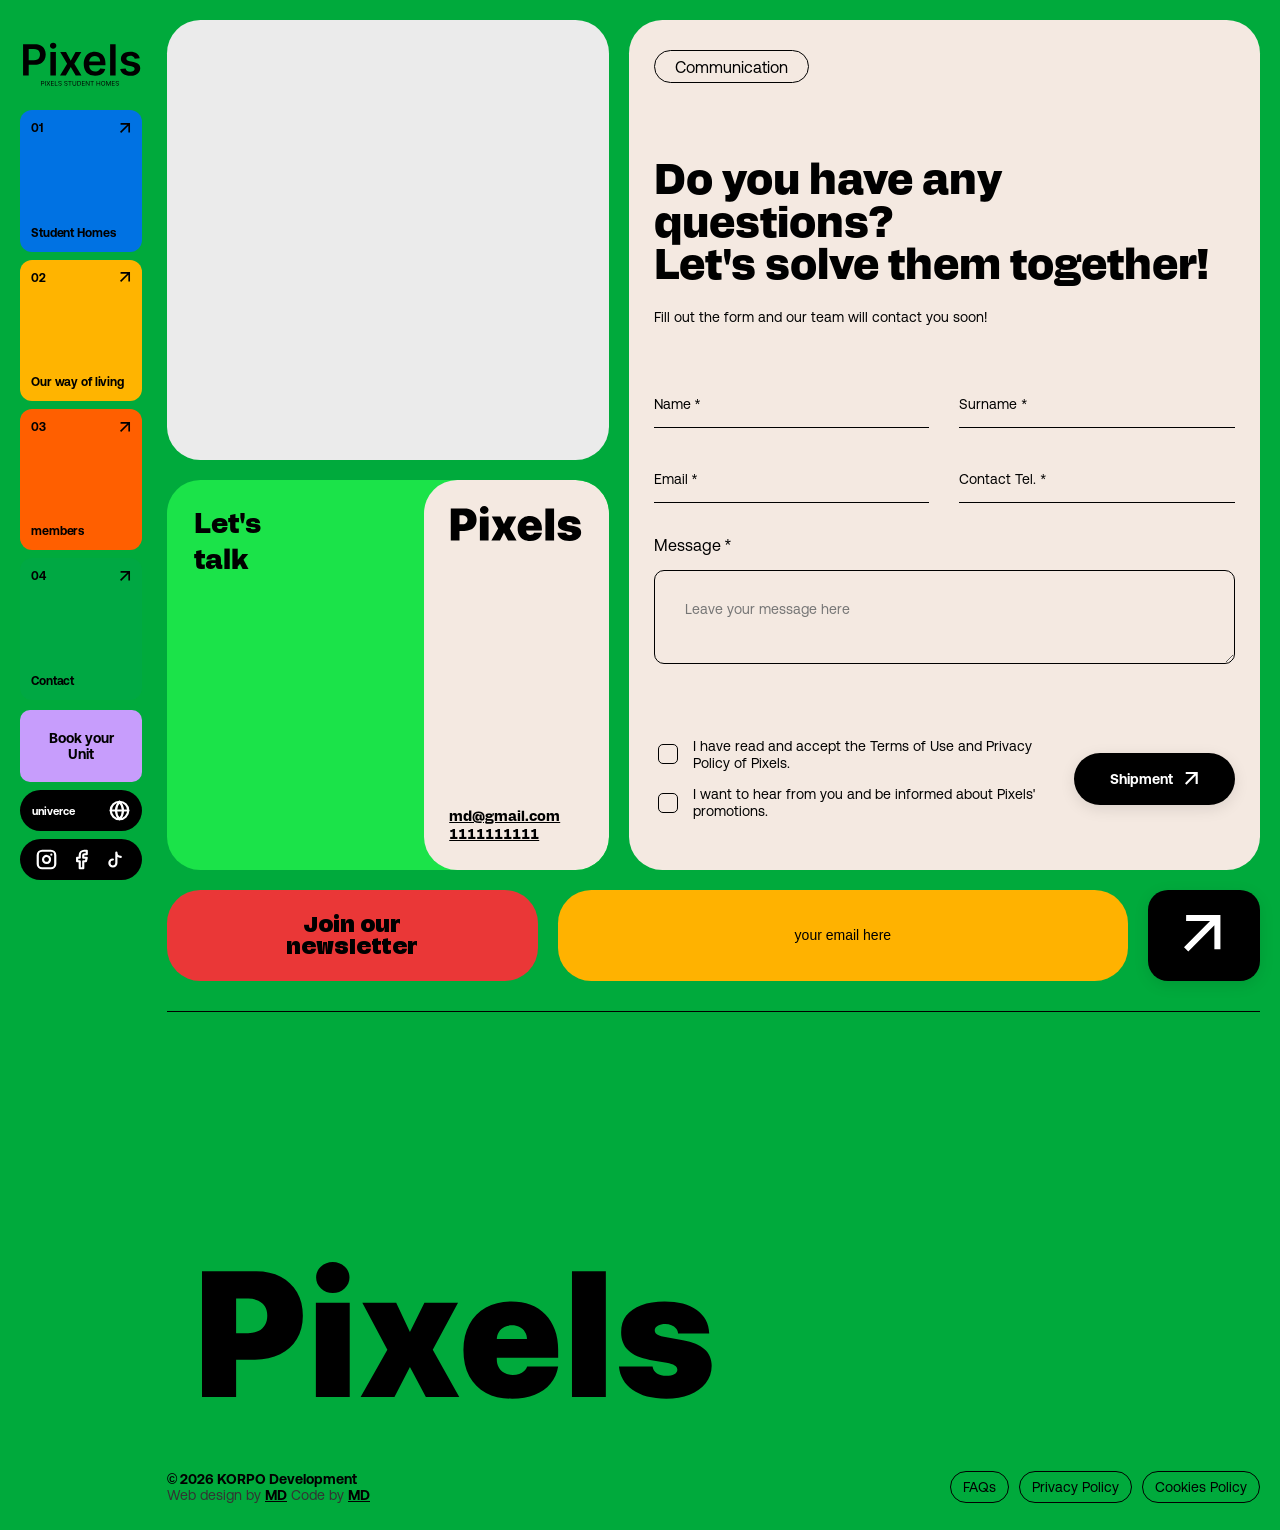
==== contact.html @ 9b5acae9 "responsive contact page & side bar desing" ====
<!DOCTYPE html>
<html lang="en">

<head>
    <meta charset="UTF-8">
    <meta name="viewport" content="width=device-width, initial-scale=1.0">
    <title>Home page</title>
    <link rel="icon" type="image/png" href="assets/images/favicon.png">
    <link rel="stylesheet" href="https://unpkg.com/leaflet@1.9.4/dist/leaflet.css" />
    <link rel="stylesheet" href="https://cdn.jsdelivr.net/npm/swiper@11/swiper-bundle.min.css" />
    <link rel="stylesheet" href="assets/css/style.css">
    <link rel="stylesheet" href="assets/css/responsive.css">
</head>

<body class="contact-page">
    <header>
        <div class="header-main-wraper">
            <div class="header-logo-wraper">
                <a href="index.html" class="header-logo d-block">
                    <svg width="200" height="100" viewBox="0 0 570 249" fill="none" xmlns="http://www.w3.org/2000/svg">
                        <path
                            d="M14.3466 194V48.5455H68.892C80.0663 48.5455 89.4413 50.6288 97.017 54.7955C104.64 58.9621 110.393 64.6913 114.276 71.983C118.205 79.2273 120.17 87.4659 120.17 96.6989C120.17 106.027 118.205 114.312 114.276 121.557C110.346 128.801 104.545 134.507 96.875 138.673C89.2045 142.793 79.7585 144.852 68.5369 144.852H32.3864V123.19H64.9858C71.5199 123.19 76.8703 122.054 81.0369 119.781C85.2036 117.509 88.2813 114.384 90.2699 110.406C92.3059 106.429 93.3239 101.86 93.3239 96.6989C93.3239 91.5379 92.3059 86.9924 90.2699 83.0625C88.2813 79.1326 85.1799 76.0786 80.9659 73.9006C76.7992 71.6752 71.4252 70.5625 64.8438 70.5625H40.696V194H14.3466ZM141.921 194V84.9091H167.631V194H141.921ZM154.847 69.4261C150.775 69.4261 147.272 68.0767 144.336 65.3778C141.4 62.6316 139.933 59.3409 139.933 55.5057C139.933 51.6231 141.4 48.3324 144.336 45.6335C147.272 42.8873 150.775 41.5142 154.847 41.5142C158.967 41.5142 162.47 42.8873 165.359 45.6335C168.294 48.3324 169.762 51.6231 169.762 55.5057C169.762 59.3409 168.294 62.6316 165.359 65.3778C162.47 68.0767 158.967 69.4261 154.847 69.4261ZM215.092 84.9091L237.109 125.179L259.482 84.9091H286.683L253.8 139.455L287.251 194H260.192L237.109 154.724L214.24 194H186.967L220.206 139.455L187.82 84.9091H215.092ZM350.763 196.131C339.826 196.131 330.38 193.858 322.425 189.312C314.518 184.72 308.434 178.233 304.173 169.852C299.911 161.424 297.781 151.505 297.781 140.094C297.781 128.872 299.911 119.024 304.173 110.548C308.481 102.026 314.495 95.3968 322.212 90.6619C329.93 85.8797 338.997 83.4886 349.414 83.4886C356.138 83.4886 362.482 84.5777 368.448 86.7557C374.461 88.8864 379.764 92.2008 384.357 96.6989C388.997 101.197 392.643 106.926 395.295 113.886C397.946 120.799 399.272 129.038 399.272 138.602V146.486H309.854V129.156H374.627C374.58 124.232 373.514 119.852 371.431 116.017C369.348 112.134 366.436 109.08 362.695 106.855C359.002 104.63 354.693 103.517 349.769 103.517C344.513 103.517 339.897 104.795 335.92 107.352C331.942 109.862 328.841 113.176 326.616 117.295C324.438 121.367 323.325 125.842 323.278 130.719V145.847C323.278 152.191 324.438 157.636 326.758 162.182C329.078 166.68 332.321 170.136 336.488 172.551C340.655 174.919 345.531 176.102 351.119 176.102C354.859 176.102 358.245 175.581 361.275 174.54C364.305 173.451 366.933 171.865 369.158 169.781C371.384 167.698 373.065 165.117 374.201 162.04L398.207 164.739C396.692 171.083 393.803 176.623 389.542 181.358C385.328 186.045 379.93 189.691 373.349 192.295C366.767 194.852 359.239 196.131 350.763 196.131ZM446.733 48.5455V194H421.023V48.5455H446.733ZM559.393 113.744L535.955 116.301C535.292 113.934 534.132 111.708 532.475 109.625C530.865 107.542 528.687 105.861 525.941 104.582C523.195 103.304 519.833 102.665 515.856 102.665C510.505 102.665 506.007 103.825 502.362 106.145C498.763 108.465 496.987 111.472 497.035 115.165C496.987 118.337 498.147 120.918 500.515 122.906C502.93 124.895 506.907 126.528 512.447 127.807L531.055 131.784C541.377 134.009 549.047 137.537 554.066 142.366C559.132 147.196 561.689 153.517 561.737 161.33C561.689 168.195 559.677 174.256 555.7 179.511C551.77 184.72 546.301 188.792 539.293 191.727C532.286 194.663 524.237 196.131 515.146 196.131C501.793 196.131 491.045 193.337 482.901 187.75C474.757 182.116 469.904 174.279 468.342 164.241L493.413 161.827C494.549 166.751 496.964 170.468 500.657 172.977C504.35 175.487 509.156 176.741 515.075 176.741C521.183 176.741 526.083 175.487 529.776 172.977C533.517 170.468 535.387 167.366 535.387 163.673C535.387 160.548 534.18 157.968 531.765 155.932C529.397 153.896 525.704 152.333 520.685 151.244L502.077 147.338C491.613 145.16 483.872 141.491 478.853 136.33C473.834 131.121 471.348 124.54 471.396 116.585C471.348 109.862 473.171 104.038 476.864 99.1136C480.605 94.142 485.79 90.3068 492.418 87.608C499.094 84.8617 506.789 83.4886 515.501 83.4886C528.285 83.4886 538.346 86.2112 545.685 91.6562C553.072 97.1013 557.641 104.464 559.393 113.744Z"
                            fill="black" />
                        <path
                            d="M98.642 242V220.182H106.014C107.726 220.182 109.125 220.491 110.212 221.109C111.305 221.719 112.115 222.547 112.641 223.591C113.166 224.635 113.429 225.8 113.429 227.085C113.429 228.371 113.166 229.539 112.641 230.59C112.122 231.641 111.32 232.479 110.233 233.104C109.146 233.722 107.754 234.031 106.057 234.031H100.773V231.688H105.972C107.143 231.688 108.085 231.485 108.795 231.08C109.505 230.675 110.02 230.129 110.339 229.44C110.666 228.744 110.83 227.959 110.83 227.085C110.83 226.212 110.666 225.43 110.339 224.741C110.02 224.053 109.501 223.513 108.784 223.122C108.067 222.724 107.115 222.526 105.929 222.526H101.284V242H98.642ZM120.327 220.182V242H117.685V220.182H120.327ZM126.903 220.182L132.528 229.259H132.698L138.323 220.182H141.434L134.573 231.091L141.434 242H138.323L132.698 233.094H132.528L126.903 242H123.792L130.823 231.091L123.792 220.182H126.903ZM144.873 242V220.182H158.04V222.526H147.515V229.898H157.358V232.241H147.515V239.656H158.211V242H144.873ZM162.802 242V220.182H165.444V239.656H175.586V242H162.802ZM191.609 225.636C191.481 224.557 190.963 223.719 190.054 223.122C189.145 222.526 188.029 222.227 186.708 222.227C185.743 222.227 184.897 222.384 184.173 222.696C183.456 223.009 182.895 223.438 182.49 223.985C182.092 224.532 181.893 225.153 181.893 225.849C181.893 226.432 182.032 226.933 182.309 227.352C182.593 227.763 182.955 228.108 183.395 228.385C183.836 228.655 184.297 228.879 184.78 229.056C185.263 229.227 185.707 229.365 186.112 229.472L188.328 230.068C188.896 230.217 189.528 230.423 190.224 230.686C190.927 230.949 191.598 231.308 192.238 231.762C192.884 232.21 193.417 232.785 193.836 233.488C194.255 234.191 194.464 235.054 194.464 236.077C194.464 237.256 194.155 238.321 193.537 239.273C192.926 240.224 192.032 240.981 190.853 241.542C189.681 242.103 188.257 242.384 186.581 242.384C185.018 242.384 183.665 242.131 182.522 241.627C181.385 241.123 180.49 240.42 179.837 239.518C179.191 238.616 178.825 237.568 178.74 236.375H181.467C181.538 237.199 181.815 237.881 182.298 238.42C182.788 238.953 183.406 239.351 184.152 239.614C184.904 239.869 185.714 239.997 186.581 239.997C187.589 239.997 188.495 239.834 189.297 239.507C190.1 239.173 190.735 238.712 191.204 238.122C191.673 237.526 191.907 236.83 191.907 236.034C191.907 235.31 191.705 234.72 191.3 234.266C190.895 233.811 190.363 233.442 189.702 233.158C189.042 232.874 188.328 232.625 187.561 232.412L184.876 231.645C183.172 231.155 181.822 230.455 180.828 229.546C179.833 228.637 179.336 227.447 179.336 225.977C179.336 224.756 179.667 223.69 180.327 222.781C180.995 221.865 181.89 221.155 183.012 220.651C184.141 220.139 185.402 219.884 186.794 219.884C188.2 219.884 189.45 220.136 190.544 220.64C191.637 221.137 192.504 221.819 193.143 222.685C193.789 223.552 194.13 224.536 194.166 225.636H191.609ZM219.177 225.636C219.05 224.557 218.531 223.719 217.622 223.122C216.713 222.526 215.598 222.227 214.277 222.227C213.311 222.227 212.466 222.384 211.741 222.696C211.024 223.009 210.463 223.438 210.058 223.985C209.66 224.532 209.461 225.153 209.461 225.849C209.461 226.432 209.6 226.933 209.877 227.352C210.161 227.763 210.523 228.108 210.964 228.385C211.404 228.655 211.866 228.879 212.349 229.056C212.831 229.227 213.275 229.365 213.68 229.472L215.896 230.068C216.464 230.217 217.096 230.423 217.792 230.686C218.496 230.949 219.167 231.308 219.806 231.762C220.452 232.21 220.985 232.785 221.404 233.488C221.823 234.191 222.032 235.054 222.032 236.077C222.032 237.256 221.724 238.321 221.106 239.273C220.495 240.224 219.6 240.981 218.421 241.542C217.249 242.103 215.825 242.384 214.149 242.384C212.586 242.384 211.233 242.131 210.09 241.627C208.954 241.123 208.059 240.42 207.405 239.518C206.759 238.616 206.393 237.568 206.308 236.375H209.035C209.106 237.199 209.383 237.881 209.866 238.42C210.356 238.953 210.974 239.351 211.72 239.614C212.473 239.869 213.282 239.997 214.149 239.997C215.157 239.997 216.063 239.834 216.866 239.507C217.668 239.173 218.304 238.712 218.773 238.122C219.241 237.526 219.476 236.83 219.476 236.034C219.476 235.31 219.273 234.72 218.868 234.266C218.464 233.811 217.931 233.442 217.27 233.158C216.61 232.874 215.896 232.625 215.129 232.412L212.444 231.645C210.74 231.155 209.39 230.455 208.396 229.546C207.402 228.637 206.905 227.447 206.905 225.977C206.905 224.756 207.235 223.69 207.895 222.781C208.563 221.865 209.458 221.155 210.58 220.651C211.709 220.139 212.97 219.884 214.362 219.884C215.768 219.884 217.018 220.136 218.112 220.64C219.206 221.137 220.072 221.819 220.711 222.685C221.358 223.552 221.699 224.536 221.734 225.636H219.177ZM225.183 222.526V220.182H241.547V222.526H234.686V242H232.044V222.526H225.183ZM259.943 220.182H262.585V234.628C262.585 236.119 262.233 237.451 261.53 238.623C260.834 239.788 259.85 240.707 258.579 241.382C257.308 242.05 255.816 242.384 254.105 242.384C252.393 242.384 250.901 242.05 249.63 241.382C248.359 240.707 247.372 239.788 246.669 238.623C245.972 237.451 245.624 236.119 245.624 234.628V220.182H248.267V234.415C248.267 235.48 248.501 236.428 248.97 237.259C249.438 238.083 250.106 238.733 250.972 239.209C251.846 239.678 252.89 239.912 254.105 239.912C255.319 239.912 256.363 239.678 257.237 239.209C258.11 238.733 258.778 238.083 259.24 237.259C259.708 236.428 259.943 235.48 259.943 234.415V220.182ZM274.594 242H267.861V220.182H274.892C277.009 220.182 278.82 220.619 280.325 221.492C281.831 222.359 282.985 223.605 283.788 225.232C284.59 226.851 284.991 228.79 284.991 231.048C284.991 233.321 284.587 235.278 283.777 236.918C282.967 238.552 281.788 239.809 280.24 240.69C278.692 241.563 276.81 242 274.594 242ZM270.503 239.656H274.423C276.227 239.656 277.722 239.308 278.908 238.612C280.094 237.916 280.979 236.925 281.561 235.64C282.143 234.354 282.435 232.824 282.435 231.048C282.435 229.287 282.147 227.771 281.572 226.499C280.996 225.221 280.137 224.241 278.994 223.559C277.85 222.87 276.426 222.526 274.722 222.526H270.503V239.656ZM289.423 242V220.182H302.591V222.526H292.065V229.898H301.909V232.241H292.065V239.656H302.761V242H289.423ZM324.654 220.182V242H322.097L310.208 224.869H309.995V242H307.353V220.182H309.91L321.842 237.355H322.055V220.182H324.654ZM328.748 222.526V220.182H345.111V222.526H338.251V242H335.608V222.526H328.748ZM357.626 242V220.182H360.268V229.898H371.902V220.182H374.544V242H371.902V232.241H360.268V242H357.626ZM398.243 231.091C398.243 233.392 397.827 235.381 396.996 237.057C396.165 238.733 395.025 240.026 393.576 240.935C392.127 241.844 390.473 242.298 388.612 242.298C386.751 242.298 385.096 241.844 383.647 240.935C382.199 240.026 381.059 238.733 380.228 237.057C379.397 235.381 378.981 233.392 378.981 231.091C378.981 228.79 379.397 226.801 380.228 225.125C381.059 223.449 382.199 222.156 383.647 221.247C385.096 220.338 386.751 219.884 388.612 219.884C390.473 219.884 392.127 220.338 393.576 221.247C395.025 222.156 396.165 223.449 396.996 225.125C397.827 226.801 398.243 228.79 398.243 231.091ZM395.686 231.091C395.686 229.202 395.37 227.607 394.738 226.308C394.113 225.008 393.264 224.024 392.191 223.357C391.126 222.689 389.933 222.355 388.612 222.355C387.291 222.355 386.094 222.689 385.022 223.357C383.956 224.024 383.108 225.008 382.475 226.308C381.85 227.607 381.538 229.202 381.538 231.091C381.538 232.98 381.85 234.575 382.475 235.874C383.108 237.174 383.956 238.158 385.022 238.825C386.094 239.493 387.291 239.827 388.612 239.827C389.933 239.827 391.126 239.493 392.191 238.825C393.264 238.158 394.113 237.174 394.738 235.874C395.37 234.575 395.686 232.98 395.686 231.091ZM402.685 220.182H405.838L413.253 238.293H413.509L420.924 220.182H424.077V242H421.605V225.423H421.392L414.574 242H412.188L405.37 225.423H405.157V242H402.685V220.182ZM429.374 242V220.182H442.542V222.526H432.017V229.898H441.86V232.241H432.017V239.656H442.713V242H429.374ZM459.236 225.636C459.108 224.557 458.59 223.719 457.681 223.122C456.771 222.526 455.656 222.227 454.335 222.227C453.369 222.227 452.524 222.384 451.8 222.696C451.083 223.009 450.521 223.438 450.117 223.985C449.719 224.532 449.52 225.153 449.52 225.849C449.52 226.432 449.659 226.933 449.936 227.352C450.22 227.763 450.582 228.108 451.022 228.385C451.463 228.655 451.924 228.879 452.407 229.056C452.89 229.227 453.334 229.365 453.739 229.472L455.955 230.068C456.523 230.217 457.155 230.423 457.851 230.686C458.554 230.949 459.225 231.308 459.865 231.762C460.511 232.21 461.044 232.785 461.463 233.488C461.882 234.191 462.091 235.054 462.091 236.077C462.091 237.256 461.782 238.321 461.164 239.273C460.553 240.224 459.659 240.981 458.48 241.542C457.308 242.103 455.884 242.384 454.208 242.384C452.645 242.384 451.292 242.131 450.149 241.627C449.012 241.123 448.117 240.42 447.464 239.518C446.818 238.616 446.452 237.568 446.367 236.375H449.094C449.165 237.199 449.442 237.881 449.925 238.42C450.415 238.953 451.033 239.351 451.779 239.614C452.531 239.869 453.341 239.997 454.208 239.997C455.216 239.997 456.122 239.834 456.924 239.507C457.727 239.173 458.362 238.712 458.831 238.122C459.3 237.526 459.534 236.83 459.534 236.034C459.534 235.31 459.332 234.72 458.927 234.266C458.522 233.811 457.99 233.442 457.329 233.158C456.669 232.874 455.955 232.625 455.188 232.412L452.503 231.645C450.798 231.155 449.449 230.455 448.455 229.546C447.46 228.637 446.963 227.447 446.963 225.977C446.963 224.756 447.294 223.69 447.954 222.781C448.622 221.865 449.517 221.155 450.639 220.651C451.768 220.139 453.029 219.884 454.421 219.884C455.827 219.884 457.077 220.136 458.171 220.64C459.264 221.137 460.131 221.819 460.77 222.685C461.416 223.552 461.757 224.536 461.793 225.636H459.236Z"
                            fill="black" />
                    </svg>
                </a>
            </div>
            <ul class="header-main-menu no-list">
                <li class="menu-item-has-children">
                    <a href="#" class="card-blue">
                        <div class="header-num-arrow">
                            <span>01</span>
                            <svg width="11" height="11" viewBox="0 0 11 11" fill="none"
                                xmlns="http://www.w3.org/2000/svg">
                                <path
                                    d="M7.17418 1.66471L0.574525 1.66471L0.589256 6.74452e-05L10.0173 6.90346e-05L10.0173 9.42815L8.3527 9.44288L8.3527 2.84322L1.17851 10.0174L3.1533e-06 8.8389L7.17418 1.66471Z"
                                    fill="currentColor"></path>
                            </svg>
                        </div>
                        <div class="header-content">Student Homes</div>
                    </a>
                    <ul class="sub-menu no-list">
                        <li class="submenu-back-item">
                            <button class="submenu-back-btn" aria-label="go back">
                                <svg width="18" height="17" viewBox="0 0 18 17" fill="none"
                                    xmlns="http://www.w3.org/2000/svg">
                                    <path
                                        d="M6.09277 7.16666L10.7594 2.5L9.57194 1.33333L2.90527 8L9.57194 14.6667L10.7594 13.5L6.09277 8.83333H16.2386V7.16666H6.09277Z"
                                        fill="black" />
                                </svg>
                                <span>Student Homes</span>
                            </button>
                        </li>
                        <li class="submenu-section-header">
                            <span class="section-label">Athens</span>
                        </li>
                        <li class="submenu-card-item">
                            <a href="Nea_Politeia.html" class="sub-card">
                                <div class="sub-card-top">
                                    <span class="index">01</span>
                                    <svg width="11" height="11" viewBox="0 0 11 11" fill="none"
                                        xmlns="http://www.w3.org/2000/svg">
                                        <path
                                            d="M7.17418 1.66471L0.574525 1.66471L0.589256 6.74452e-05L10.0173 6.90346e-05L10.0173 9.42815L8.3527 9.44288L8.3527 2.84322L1.17851 10.0174L3.1533e-06 8.8389L7.17418 1.66471Z"
                                            fill="black" />
                                    </svg>
                                </div>
                                <span class="sub-card-title">Nea Politeia</span>
                            </a>
                        </li>
                        <li class="submenu-section-header">
                            <span class="section-label">Piraeus</span>
                        </li>
                        <li class="submenu-card-item">
                            <a href="theatre.html" class="sub-card">
                                <div class="sub-card-top">
                                    <span class="index">02</span>
                                    <svg width="11" height="11" viewBox="0 0 11 11" fill="none"
                                        xmlns="http://www.w3.org/2000/svg">
                                        <path
                                            d="M7.17418 1.66471L0.574525 1.66471L0.589256 6.74452e-05L10.0173 6.90346e-05L10.0173 9.42815L8.3527 9.44288L8.3527 2.84322L1.17851 10.0174L3.1533e-06 8.8389L7.17418 1.66471Z"
                                            fill="black" />
                                    </svg>
                                </div>
                                <span class="sub-card-title">Units Theatro</span>
                            </a>
                        </li>
                    </ul>
                    <div class="blocker"></div>
                </li>
                <li>
                    <a href="our_way_of_leving.html" class="card-yellow">
                        <div class="header-num-arrow">
                            <span>02</span>
                            <svg width="11" height="11" viewBox="0 0 11 11" fill="none"
                                xmlns="http://www.w3.org/2000/svg">
                                <path
                                    d="M7.17418 1.66471L0.574525 1.66471L0.589256 6.74452e-05L10.0173 6.90346e-05L10.0173 9.42815L8.3527 9.44288L8.3527 2.84322L1.17851 10.0174L3.1533e-06 8.8389L7.17418 1.66471Z"
                                    fill="black"></path>
                            </svg>
                        </div>
                        <div class="header-content">Our way of living</div>
                    </a>
                </li>
                <li>
                    <a href="members.html" class="card-orange">
                        <div class="header-num-arrow">
                            <span>03</span>
                            <svg width="11" height="11" viewBox="0 0 11 11" fill="none"
                                xmlns="http://www.w3.org/2000/svg">
                                <path
                                    d="M7.17418 1.66471L0.574525 1.66471L0.589256 6.74452e-05L10.0173 6.90346e-05L10.0173 9.42815L8.3527 9.44288L8.3527 2.84322L1.17851 10.0174L3.1533e-06 8.8389L7.17418 1.66471Z"
                                    fill="black"></path>
                            </svg>
                        </div>
                        <div class="header-content">members</div>
                    </a>
                </li>
                <li>
                    <a href="contact.html" class="card-green">
                        <div class="header-num-arrow">
                            <span>04</span>
                            <svg width="11" height="11" viewBox="0 0 11 11" fill="none"
                                xmlns="http://www.w3.org/2000/svg">
                                <path
                                    d="M7.17418 1.66471L0.574525 1.66471L0.589256 6.74452e-05L10.0173 6.90346e-05L10.0173 9.42815L8.3527 9.44288L8.3527 2.84322L1.17851 10.0174L3.1533e-06 8.8389L7.17418 1.66471Z"
                                    fill="black"></path>
                            </svg>
                        </div>
                        <div class="header-content">Contact</div>
                    </a>
                </li>

            </ul>
            <div class="header-footer-actions">
                <a href="javascript:void(0)" class="card-purple card-book js-color-button-fill" id="headerBookBtn"
                    onclick="if(window.openCustomSidebar){window.openCustomSidebar(event);}" data-color="#a85eff"
                    role="button" aria-label="Book your Unit">
                    <div class="book-text">Book your Unit</div>
                    <svg class="shape-overlays" viewBox="0 0 100 100" preserveAspectRatio="none">
                        <path class="shape-overlays__path _1" fill="#FFB200"
                            d="M 0 0 C 25 0 25 0 50 0 75 0 75 0 100 0 V 0 H 0"></path>
                        <path class="shape-overlays__path _2" fill="#E6313A"
                            d="M 0 0 C 25 0 25 0 50 0 75 0 75 0 100 0 V 0 H 0"></path>
                        <path class="shape-overlays__path _3" fill="#267E6E"
                            d="M 0 0 C 25 0 25 0 50 0 75 0 75 0 100 0 V 0 H 0"></path>
                    </svg>
                </a>
                <a href="#" class="lang-selector">
                    <span>univerce</span>
                    <svg class="globe-icon" width="14" height="14" viewBox="0 0 24 24" fill="none" stroke="currentColor"
                        stroke-width="2.5" stroke-linecap="round" stroke-linejoin="round">
                        <circle cx="12" cy="12" r="10"></circle>
                        <line x1="2" y1="12" x2="22" y2="12"></line>
                        <path
                            d="M12 2a15.3 15.3 0 0 1 4 10 15.3 15.3 0 0 1-4 10 15.3 15.3 0 0 1-4-10 15.3 15.3 0 0 1 4-10z">
                        </path>
                    </svg>
                </a>
                <div class="social-capsule">
                    <a href="#" aria-label="Instagram">
                        <svg width="14" height="14" viewBox="0 0 24 24" fill="none" stroke="currentColor"
                            stroke-width="2.5" stroke-linecap="round" stroke-linejoin="round">
                            <rect x="2" y="2" width="20" height="20" rx="5" ry="5"></rect>
                            <path d="M16 11.37A4 4 0 1 1 12.63 8 4 4 0 0 1 16 11.37z"></path>
                            <line x1="17.5" y1="6.5" x2="17.51" y2="6.5"></line>
                        </svg>
                    </a>
                    <a href="#" aria-label="Facebook">
                        <svg width="14" height="14" viewBox="0 0 24 24" fill="none" stroke="currentColor"
                            stroke-width="2.5" stroke-linecap="round" stroke-linejoin="round">
                            <path d="M18 2h-3a5 5 0 0 0-5 5v3H7v4h3v8h4v-8h3l1-4h-4V7a1 1 0 0 1 1-1h3z"></path>
                        </svg>
                    </a>
                    <a href="#" aria-label="TikTok">
                        <svg width="14" height="14" viewBox="0 0 24 24" fill="none" stroke="currentColor"
                            stroke-width="2.5" stroke-linecap="round" stroke-linejoin="round">
                            <path d="M9 12a4 4 0 1 0 4 4V4a5 5 0 0 0 5 5"></path>
                        </svg>
                    </a>
                </div>
            </div>
        </div>
    </header>

    <!-- main content start -->

    <main class="main-content">


        <!-- contact map section start -->
        <section class="contact-map-section">
            <div class="contact-map" id="map"></div>
            <div class="contact-info">
                <span class="contact-info-heading">
                    <p>Let's </p>
                    <p>talk</p>
                </span>
                <div class="contact-info-socialmedia">
                    <a href="">
                        <img src="https://units.gr/wp-content/uploads/2026/01/insta-1.svg" alt="">
                    </a>
                    <a href="">
                        <img src="https://units.gr/wp-content/uploads/2026/01/fb.svg" alt="">
                    </a>
                    <a href="">
                        <img src="https://units.gr/wp-content/uploads/2026/01/tiktok-1.svg" alt="">
                    </a>
                    <a href="">
                        <img src="https://units.gr/wp-content/uploads/2026/01/linkd.svg" alt="">
                    </a>
                </div>
                <address class="contact-info-address">
                    <svg width="134" height="35" viewBox="0 0 738 198" fill="none" xmlns="http://www.w3.org/2000/svg">
                        <path
                            d="M0 195.312V13.4943H78.4801C91.9744 13.4943 103.782 16.1577 113.903 21.4844C124.023 26.8111 131.895 34.2981 137.518 43.9453C143.14 53.5926 145.952 64.8674 145.952 77.7699C145.952 90.7907 143.052 102.066 137.251 111.594C131.51 121.123 123.432 128.462 113.015 133.612C102.657 138.761 90.554 141.335 76.7045 141.335H29.8295V102.983H66.7614C72.5616 102.983 77.5035 101.977 81.5874 99.9645C85.7304 97.893 88.8968 94.9633 91.0866 91.1754C93.3357 87.3875 94.4602 82.919 94.4602 77.7699C94.4602 72.5615 93.3357 68.1226 91.0866 64.4531C88.8968 60.7244 85.7304 57.8835 81.5874 55.9304C77.5035 53.9181 72.5616 52.9119 66.7614 52.9119H49.3608V195.312H0Z"
                            fill="black"></path>
                        <path
                            d="M164.773 195.312V58.9489H213.778V195.312H164.773ZM189.276 44.7443C182.647 44.7443 176.965 42.5544 172.23 38.1747C167.495 33.795 165.128 28.5275 165.128 22.3722C165.128 16.2169 167.495 10.9493 172.23 6.56959C176.965 2.18987 182.647 0 189.276 0C195.964 0 201.645 2.18987 206.321 6.56959C211.056 10.9493 213.423 16.2169 213.423 22.3722C213.423 28.5275 211.056 33.795 206.321 38.1747C201.645 42.5544 195.964 44.7443 189.276 44.7443Z"
                            fill="black"></path>
                        <path
                            d="M281.006 58.9489L300.892 101.207L321.844 58.9489H370.495L333.918 127.131L372.27 195.312H323.975L300.892 151.989L278.52 195.312H229.514L268.222 127.131L232 58.9489H281.006Z"
                            fill="black"></path>
                        <path
                            d="M448.62 197.798C434.06 197.798 421.512 195.017 410.977 189.453C400.502 183.83 392.423 175.781 386.741 165.305C381.118 154.77 378.307 142.164 378.307 127.486C378.307 113.4 381.148 101.089 386.83 90.554C392.512 80.0189 400.531 71.8217 410.889 65.9624C421.246 60.103 433.468 57.1733 447.554 57.1733C457.852 57.1733 467.174 58.7713 475.519 61.9673C483.865 65.1633 490.996 69.8094 496.915 75.9055C502.834 81.9425 507.391 89.2815 510.587 97.9226C513.783 106.564 515.381 116.3 515.381 127.131V138.494H393.577V111.506H470.281C470.222 107.599 469.216 104.167 467.263 101.207C465.369 98.1889 462.794 95.8511 459.539 94.1939C456.343 92.4775 452.703 91.6193 448.62 91.6193C444.654 91.6193 441.014 92.4775 437.7 94.1939C434.385 95.8511 431.722 98.1593 429.71 101.119C427.757 104.078 426.721 107.54 426.602 111.506V140.625C426.602 145.005 427.52 148.911 429.355 152.344C431.189 155.777 433.823 158.469 437.256 160.423C440.689 162.376 444.832 163.352 449.685 163.352C453.058 163.352 456.136 162.879 458.918 161.932C461.759 160.985 464.185 159.624 466.198 157.848C468.21 156.013 469.69 153.823 470.637 151.278H515.381C513.842 160.748 510.202 168.975 504.461 175.959C498.72 182.884 491.115 188.269 481.645 192.116C472.235 195.904 461.226 197.798 448.62 197.798Z"
                            fill="black"></path>
                        <path d="M584.384 13.4943V195.312H535.378V13.4943H584.384Z" fill="black"></path>
                        <path
                            d="M733.998 103.338H688.898C688.662 100.556 687.685 98.1593 685.969 96.147C684.252 94.1347 682.033 92.5959 679.31 91.5305C676.647 90.406 673.688 89.8438 670.432 89.8438C666.23 89.8438 662.62 90.6132 659.601 92.152C656.583 93.6908 655.103 95.8807 655.162 98.7216C655.103 100.734 655.961 102.598 657.737 104.315C659.572 106.031 663.093 107.363 668.302 108.31L696.001 113.281C709.968 115.826 720.355 120.117 727.162 126.154C734.027 132.132 737.49 140.152 737.549 150.213C737.49 159.92 734.59 168.353 728.849 175.515C723.167 182.617 715.384 188.121 705.5 192.028C695.675 195.875 684.459 197.798 671.853 197.798C651.019 197.798 634.714 193.537 622.936 185.014C611.217 176.491 604.677 165.246 603.316 151.278H651.966C652.617 155.599 654.748 158.943 658.358 161.31C662.028 163.619 666.644 164.773 672.208 164.773C676.706 164.773 680.405 164.003 683.305 162.464C686.265 160.926 687.774 158.736 687.833 155.895C687.774 153.291 686.472 151.219 683.927 149.68C681.441 148.142 677.535 146.899 672.208 145.952L648.06 141.69C634.152 139.264 623.735 134.647 616.81 127.841C609.885 121.035 606.453 112.275 606.512 101.562C606.453 92.0928 608.939 84.0732 613.969 77.5035C619.059 70.8748 626.309 65.844 635.72 62.4112C645.19 58.9193 656.405 57.1733 669.367 57.1733C689.076 57.1733 704.612 61.2571 715.976 69.4247C727.399 77.5923 733.406 88.8968 733.998 103.338Z"
                            fill="black"></path>
                    </svg>
                    <p class="contact-email-call">
                        <span>
                            <a href="">md@gmail.com</a>
                            <br>
                            <a href="">1111111111</a>
                        </span>
                    </p>
                </address>

            </div>
            <div class="contact-form">
                <div class="contact-form-lable mrb-30">
                    <span class="side-top-heading">Communication</span>
                </div>
                <div class="contact-form-heading">
                    <p>Do you have any questions? </p>
                    <p>Let's solve them together!</p>
                </div>
                <div class="contact-form-subheading">
                    <p>Fill out the form and our team will contact you soon!</p>
                </div>

                <div class="contact-form-input">
                    <form action="">
                        <div class="contact-input-wrapper">
                            <input type="text" name="firstname" id="contact-firstname" placeholder=" ">
                            <label for="contact-firstname">Name *</label>
                        </div>
                        <div class="contact-input-wrapper">
                            <input type="text" name="lastname" id="contact-lastname" placeholder=" ">
                            <label for="contact-lastname">Surname *</label>
                        </div>
                        <div class="contact-input-wrapper">
                            <input type="email" name="email" id="contact-email" placeholder=" ">
                            <label for="contact-email">Email *</label>
                        </div>
                        <div class="contact-input-wrapper">
                            <input type="tel" name="phone" id="contact-phone" placeholder=" ">
                            <label for="contact-phone">Contact Tel. *</label>
                        </div>
                        <div class="contact-textariya-wrapper">
                            <label for="contact-message">Message *</label>
                            <textarea type="text" name="message" id="contact-message"
                                placeholder="Leave your message here"></textarea>
                        </div>
                        <div class="contact-form-bottom">
                            <div class="contact-form-checkboxes">
                                <div class="contact-checkbox-row">
                                    <input type="checkbox" name="terms" id="contact-terms">
                                    <label for="contact-terms">I have read and accept the Terms of Use and Privacy
                                        Policy of Pixels.</label>
                                </div>
                                <div class="contact-checkbox-row">
                                    <input type="checkbox" name="promotions" id="contact-promotions">
                                    <label for="contact-promotions">I want to hear from you and be informed about
                                        Pixels' promotions.</label>
                                </div>
                            </div>
                            <div class="contact-form-submit">
                                <button type="submit" class="cta-button js-color-button-fill cta-button-colour-black"
                                    data-color="#ff5c38">
                                    <span>Shipment</span>
                                    <svg class="arrow-icon" width="14" height="14" viewBox="0 0 11 11" fill="none"
                                        xmlns="http://www.w3.org/2000/svg">
                                        <path
                                            d="M7.17418 1.66471L0.574525 1.66471L0.589256 6.74452e-05L10.0173 6.90346e-05L10.0173 9.42815L8.3527 9.44288L8.3527 2.84322L1.17851 10.0174L3.1533e-06 8.8389L7.17418 1.66471Z"
                                            fill="currentColor"></path>
                                    </svg>
                                    <svg class="shape-overlays" viewBox="0 0 100 100" preserveAspectRatio="none">
                                        <path class="shape-overlays__path _1" fill="#FFB200"></path>
                                        <path class="shape-overlays__path _2" fill="#E6313A"></path>
                                        <path class="shape-overlays__path _3" fill="#267E6E"></path>
                                    </svg>
                                </button>
                            </div>
                        </div>
                    </form>
                </div>

            </div>
        </section>
        <!-- contact map section end -->


        <!-- Footer start -->
        <footer class="footer-main">
            <div class="footer-contact">
                <form action="" class="footer-contact-form">
                    <label for="email" class="footer-email-lable">Join our newsletter</label>
                    <div class="footer-input-wrapper">
                        <input type="email" name="email" placeholder="your email here">
                    </div>
                    <button class="cta-button cta-btn-radius js-color-button-fill cta-button-colour-black"
                        data-color="#AB54F7">
                        <!-- <span></span> -->
                        <svg class="arrow-icon" width="14" height="14" viewBox="0 0 11 11" fill="none"
                            xmlns="http://www.w3.org/2000/svg">
                            <path
                                d="M7.17418 1.66471L0.574525 1.66471L0.589256 6.74452e-05L10.0173 6.90346e-05L10.0173 9.42815L8.3527 9.44288L8.3527 2.84322L1.17851 10.0174L3.1533e-06 8.8389L7.17418 1.66471Z"
                                fill="currentColor"></path>
                        </svg>
                        <svg class="shape-overlays" viewBox="0 0 100 100" preserveAspectRatio="none">
                            <path class="shape-overlays__path _1" fill="#FFB200"
                                d="M 0 0 C 25 0 25 0 50 0 75 0 75 0 100 0 V 0 H 0"></path>
                            <path class="shape-overlays__path _2" fill="#E6313A"
                                d="M 0 0 C 25 0 25 0 50 0 75 0 75 0 100 0 V 0 H 0"></path>
                            <path class="shape-overlays__path _3" fill="#267E6E"
                                d="M 0 0 C 25 0 25 0 50 0 75 0 75 0 100 0 V 0 H 0"></path>
                        </svg>
                    </button>
                </form>
            </div>
            <div class="footer-bottom-wrapper">
                <div class="footer-bottom-wrapper-top-wrapper">
                    <div id="grid" class="grid" aria-label="Box grid"></div>
                    <a class="logo" href="#" aria-label="brand footer logo">
                        <svg width="738" height="198" viewBox="0 0 738 198" fill="none"
                            xmlns="http://www.w3.org/2000/svg">
                            <path
                                d="M0 195.312V13.4943H78.4801C91.9744 13.4943 103.782 16.1577 113.903 21.4844C124.023 26.8111 131.895 34.2981 137.518 43.9453C143.14 53.5926 145.952 64.8674 145.952 77.7699C145.952 90.7907 143.052 102.066 137.251 111.594C131.51 121.123 123.432 128.462 113.015 133.612C102.657 138.761 90.554 141.335 76.7045 141.335H29.8295V102.983H66.7614C72.5616 102.983 77.5035 101.977 81.5874 99.9645C85.7304 97.893 88.8968 94.9633 91.0866 91.1754C93.3357 87.3875 94.4602 82.919 94.4602 77.7699C94.4602 72.5615 93.3357 68.1226 91.0866 64.4531C88.8968 60.7244 85.7304 57.8835 81.5874 55.9304C77.5035 53.9181 72.5616 52.9119 66.7614 52.9119H49.3608V195.312H0Z"
                                fill="black" />
                            <path
                                d="M164.773 195.312V58.9489H213.778V195.312H164.773ZM189.276 44.7443C182.647 44.7443 176.965 42.5544 172.23 38.1747C167.495 33.795 165.128 28.5275 165.128 22.3722C165.128 16.2169 167.495 10.9493 172.23 6.56959C176.965 2.18987 182.647 0 189.276 0C195.964 0 201.645 2.18987 206.321 6.56959C211.056 10.9493 213.423 16.2169 213.423 22.3722C213.423 28.5275 211.056 33.795 206.321 38.1747C201.645 42.5544 195.964 44.7443 189.276 44.7443Z"
                                fill="black" />
                            <path
                                d="M281.006 58.9489L300.892 101.207L321.844 58.9489H370.495L333.918 127.131L372.27 195.312H323.975L300.892 151.989L278.52 195.312H229.514L268.222 127.131L232 58.9489H281.006Z"
                                fill="black" />
                            <path
                                d="M448.62 197.798C434.06 197.798 421.512 195.017 410.977 189.453C400.502 183.83 392.423 175.781 386.741 165.305C381.118 154.77 378.307 142.164 378.307 127.486C378.307 113.4 381.148 101.089 386.83 90.554C392.512 80.0189 400.531 71.8217 410.889 65.9624C421.246 60.103 433.468 57.1733 447.554 57.1733C457.852 57.1733 467.174 58.7713 475.519 61.9673C483.865 65.1633 490.996 69.8094 496.915 75.9055C502.834 81.9425 507.391 89.2815 510.587 97.9226C513.783 106.564 515.381 116.3 515.381 127.131V138.494H393.577V111.506H470.281C470.222 107.599 469.216 104.167 467.263 101.207C465.369 98.1889 462.794 95.8511 459.539 94.1939C456.343 92.4775 452.703 91.6193 448.62 91.6193C444.654 91.6193 441.014 92.4775 437.7 94.1939C434.385 95.8511 431.722 98.1593 429.71 101.119C427.757 104.078 426.721 107.54 426.602 111.506V140.625C426.602 145.005 427.52 148.911 429.355 152.344C431.189 155.777 433.823 158.469 437.256 160.423C440.689 162.376 444.832 163.352 449.685 163.352C453.058 163.352 456.136 162.879 458.918 161.932C461.759 160.985 464.185 159.624 466.198 157.848C468.21 156.013 469.69 153.823 470.637 151.278H515.381C513.842 160.748 510.202 168.975 504.461 175.959C498.72 182.884 491.115 188.269 481.645 192.116C472.235 195.904 461.226 197.798 448.62 197.798Z"
                                fill="black" />
                            <path d="M584.384 13.4943V195.312H535.378V13.4943H584.384Z" fill="black" />
                            <path
                                d="M733.998 103.338H688.898C688.662 100.556 687.685 98.1593 685.969 96.147C684.252 94.1347 682.033 92.5959 679.31 91.5305C676.647 90.406 673.688 89.8438 670.432 89.8438C666.23 89.8438 662.62 90.6132 659.601 92.152C656.583 93.6908 655.103 95.8807 655.162 98.7216C655.103 100.734 655.961 102.598 657.737 104.315C659.572 106.031 663.093 107.363 668.302 108.31L696.001 113.281C709.968 115.826 720.355 120.117 727.162 126.154C734.027 132.132 737.49 140.152 737.549 150.213C737.49 159.92 734.59 168.353 728.849 175.515C723.167 182.617 715.384 188.121 705.5 192.028C695.675 195.875 684.459 197.798 671.853 197.798C651.019 197.798 634.714 193.537 622.936 185.014C611.217 176.491 604.677 165.246 603.316 151.278H651.966C652.617 155.599 654.748 158.943 658.358 161.31C662.028 163.619 666.644 164.773 672.208 164.773C676.706 164.773 680.405 164.003 683.305 162.464C686.265 160.926 687.774 158.736 687.833 155.895C687.774 153.291 686.472 151.219 683.927 149.68C681.441 148.142 677.535 146.899 672.208 145.952L648.06 141.69C634.152 139.264 623.735 134.647 616.81 127.841C609.885 121.035 606.453 112.275 606.512 101.562C606.453 92.0928 608.939 84.0732 613.969 77.5035C619.059 70.8748 626.309 65.844 635.72 62.4112C645.19 58.9193 656.405 57.1733 669.367 57.1733C689.076 57.1733 704.612 61.2571 715.976 69.4247C727.399 77.5923 733.406 88.8968 733.998 103.338Z"
                                fill="black" />
                        </svg>
                    </a>
                </div>
                <div class="footer-bottom-wrapper-bottom-wrap d-flex justify-content-between align-items-start">
                    <div class="footer-credits">
                        <span class="d-block footer-copyright">© 2026 KORPO Development</span>
                        <span class="d-block footer-designer mt-10">Web design by <a href="#" target="_blank">MD</a>
                            Code by <a href="#" target="_blank">MD</a></span>
                    </div>
                    <ul id="menu-footer-policies-el" class="footer_policies-menu no-list d-flex">
                        <li class="menu-item"><a href="#"><span class="policy-text">FAQs</span></a></li>
                        <li class="menu-item"><a href="#"><span class="policy-text">Privacy Policy</span></a></li>
                        <li class="menu-item"><a href="#"><span class="policy-text">Cookies Policy</span></a></li>
                    </ul>
                </div>
            </div>
        </footer>
        <!-- Footer end -->
    </main>


    <aside class="custom-sidebar" id="customSidebar" aria-hidden="true">
        <div class="custom-sidebar-backdrop" id="customSidebarBackdrop"
            onclick="if(window.closeCustomSidebar){window.closeCustomSidebar(event);}"></div>
        <div class="custom-sidebar-panel" id="customSidebarPanel">
            <!-- Protruding Close Button Tab on Left -->
            <button type="button" class="custom-sidebar-close-tab" id="customSidebarClose"
                onclick="if(window.closeCustomSidebar){window.closeCustomSidebar(event);}" aria-label="Close sidebar">
                <svg width="28" height="28" viewBox="0 0 24 24" fill="none" stroke="#000000" stroke-width="3"
                    stroke-linecap="round" stroke-linejoin="round">
                    <line x1="18" y1="6" x2="6" y2="18"></line>
                    <line x1="6" y1="6" x2="18" y2="18"></line>
                </svg>
            </button>

            <!-- Top Orange Banner -->
            <div class="header-arrow header-orange">
                <!-- Left SVG -->
                <svg width="58" height="42" viewBox="0 0 58 42" fill="none" xmlns="http://www.w3.org/2000/svg">
                    <g class="arrow-group _1" data-svg-origin="13.79095995979309 20.905070018196106"
                        transform="matrix(1,0,0,1,0,0)"
                        style="translate: none; rotate: none; scale: none; transform-origin: 0px 0px;">
                        <path d="M13.7907 1.87317V38.8797" stroke="#0072e3" stroke-width="2.33333"
                            stroke-linecap="round" stroke-linejoin="round"></path>
                        <path d="M25.7493 25.1344L13.791 39.937L1.83266 25.1344" stroke="#0072e3" stroke-width="2.33333"
                            stroke-linecap="round" stroke-linejoin="round"></path>
                    </g>
                    <g class="arrow-group _2" data-svg-origin="47.00254935302735 20.930189838409426"
                        transform="matrix(1,0,0,1,0,0)"
                        style="translate: none; rotate: none; scale: none; transform-origin: 0px 0px;">
                        <path d="M47.0029 6.50269V34.556" stroke="#0072e3" stroke-width="2.33333" stroke-linecap="round"
                            stroke-linejoin="round"></path>
                        <path d="M56.0442 24.1362L47.0026 35.3576L37.9609 24.1362" stroke="#0072e3"
                            stroke-width="2.33333" stroke-linecap="round" stroke-linejoin="round"></path>
                    </g>
                </svg>

                <span>Book your Unit</span>

                <!-- Right SVG -->
                <svg width="58" height="42" viewBox="0 0 58 42" fill="none" xmlns="http://www.w3.org/2000/svg">
                    <g class="arrow-group _2" data-svg-origin="13.790350141906739 20.930189838409426"
                        transform="matrix(1,0,0,1,0,0)"
                        style="translate: none; rotate: none; scale: none; transform-origin: 0px 0px;">
                        <!-- Small Arrow (moved to left side, X=13.79 coordinates) -->
                        <path d="M13.7907 6.50269V34.556" stroke="#0072e3" stroke-width="2.33333" stroke-linecap="round"
                            stroke-linejoin="round"></path>
                        <path d="M22.832 24.1362L13.7904 35.3576L4.7487 24.1362" stroke="#0072e3" stroke-width="2.33333"
                            stroke-linecap="round" stroke-linejoin="round"></path>
                    </g>
                    <g class="arrow-group _1" data-svg-origin="47.00109900512695 20.905070018196106"
                        transform="matrix(1,0,0,1,0,0)"
                        style="translate: none; rotate: none; scale: none; transform-origin: 0px 0px;">
                        <!-- Big Arrow (moved to right side, X=47.00 coordinates) -->
                        <path d="M47.0029 1.87317V38.8797" stroke="#0072e3" stroke-width="2.33333"
                            stroke-linecap="round" stroke-linejoin="round"></path>
                        <path d="M58.9615 25.1344L46.999 39.937L35.0407 25.1344" stroke="#0072e3" stroke-width="2.33333"
                            stroke-linecap="round" stroke-linejoin="round"></path>
                    </g>
                </svg>

            </div>

            <!-- White Inner Card Body -->
            <div class="custom-sidebar-white-card">
                <form class="sidebar-booking-form" id="sidebarBookingForm" onsubmit="event.preventDefault();">

                    <!-- Section 1: Select Unit -->
                    <div class="sidebar-form-section">
                        <h3 class="sidebar-section-title">Select Unit</h3>
                        <div class="sidebar-underline-field">
                            <select name="building" class="sidebar-underline-select" required>
                                <option value="" disabled selected>Which building are you interested in?</option>
                                <option value="nea_politeia">Nea Politeia - Athens</option>
                                <option value="thessaloniki">Units Campus - Thessaloniki</option>
                                <option value="patras">City Center - Patras</option>
                            </select>
                            <span class="select-dropdown-arrow">
                                <svg width="14" height="14" viewBox="0 0 24 24" fill="none" stroke="#000000"
                                    stroke-width="2.5" stroke-linecap="round" stroke-linejoin="round">
                                    <polyline points="6 9 12 15 18 9"></polyline>
                                </svg>
                            </span>
                        </div>

                        <div class="sidebar-underline-field">
                            <select name="unit_category" class="sidebar-underline-select" required>
                                <option value="" disabled selected>Which unit category do you prefer?</option>
                                <option value="studio">Private Studio</option>
                                <option value="one_bed">1-Bedroom Apartment</option>
                                <option value="two_bed">2-Bedroom Shared Suite</option>
                                <option value="deluxe">Deluxe Premium Suite</option>
                            </select>
                            <span class="select-dropdown-arrow">
                                <svg width="14" height="14" viewBox="0 0 24 24" fill="none" stroke="#000000"
                                    stroke-width="2.5" stroke-linecap="round" stroke-linejoin="round">
                                    <polyline points="6 9 12 15 18 9"></polyline>
                                </svg>
                            </span>
                        </div>
                    </div>

                    <div class="sidebar-form-section">
                        <h3 class="sidebar-section-title">Contact Info</h3>

                        <div class="sidebar-underline-field">
                            <input type="text" name="name" class="sidebar-underline-input" placeholder="Name*" required>
                        </div>

                        <div class="sidebar-underline-field">
                            <input type="text" name="surname" class="sidebar-underline-input" placeholder="Surname*"
                                required>
                        </div>

                        <div class="sidebar-underline-field">
                            <input type="email" name="email" class="sidebar-underline-input" placeholder="Email*"
                                required>
                        </div>

                        <div class="sidebar-underline-field">
                            <input type="tel" name="phone" class="sidebar-underline-input" placeholder="Phone number*"
                                required>
                        </div>
                    </div>

                    <div class="sidebar-form-section">
                        <h4 class="sidebar-sub-label">I am a*</h4>
                        <div class="sidebar-radio-group">
                            <label class="sidebar-radio-label">
                                <input type="radio" name="user_type" value="student" class="sidebar-radio-input"
                                    checked>
                                <span class="custom-radio-circle"></span>
                                <span class="radio-text">Student 🎓</span>
                            </label>
                            <label class="sidebar-radio-label">
                                <input type="radio" name="user_type" value="guardian" class="sidebar-radio-input">
                                <span class="custom-radio-circle"></span>
                                <span class="radio-text">Guardian 🧑‍🤝‍🧑</span>
                            </label>
                            <label class="sidebar-radio-label">
                                <input type="radio" name="user_type" value="guardian" class="sidebar-radio-input">
                                <span class="custom-radio-circle"></span>
                                <span class="radio-text">other 👥</span>
                            </label>
                        </div>
                    </div>

                    <!-- Section 4: What tour type would you prefer?* -->
                    <div class="sidebar-form-section">
                        <h4 class="sidebar-sub-label">What tour type would you prefer?*</h4>
                        <div class="sidebar-radio-group">
                            <label class="sidebar-radio-label">
                                <input type="radio" name="tour_type" value="remote" class="sidebar-radio-input"
                                    checked>
                                <span class="custom-radio-circle"></span>
                                <span class="radio-text">Remote 🌐</span>
                            </label>
                            <label class="sidebar-radio-label">
                                <input type="radio" name="tour_type" value="onsite" class="sidebar-radio-input">
                                <span class="custom-radio-circle"></span>
                                <span class="radio-text">On-site 🏠</span>
                            </label>
                        </div>
                    </div>

                    <!-- Section 5: Additional Selects (Language & How did you hear) -->
                    <div class="sidebar-form-section">
                        <div class="sidebar-underline-field">
                            <select name="language" class="sidebar-underline-select">
                                <option value="" disabled selected>Language</option>
                                <option value="english">English</option>
                                <option value="greek">Greek</option>
                                <option value="german">German</option>
                                <option value="french">French</option>
                                <option value="spanish">Spanish</option>
                                <option value="italian">Italian</option>
                            </select>
                            <span class="select-dropdown-arrow">
                                <svg width="14" height="14" viewBox="0 0 24 24" fill="none" stroke="#000000"
                                    stroke-width="2.5" stroke-linecap="round" stroke-linejoin="round">
                                    <polyline points="6 9 12 15 18 9"></polyline>
                                </svg>
                            </span>
                        </div>

                        <div class="sidebar-underline-field">
                            <select name="referral" class="sidebar-underline-select">
                                <option value="" disabled selected>How did you hear about Units?</option>
                                <option value="social">Social Media (Instagram, TikTok, FB)</option>
                                <option value="google">Google Search</option>
                                <option value="friend">Friend or Family</option>
                                <option value="university">University Campus / Advisor</option>
                                <option value="other">Other</option>
                            </select>
                            <span class="select-dropdown-arrow">
                                <svg width="14" height="14" viewBox="0 0 24 24" fill="none" stroke="#000000"
                                    stroke-width="2.5" stroke-linecap="round" stroke-linejoin="round">
                                    <polyline points="6 9 12 15 18 9"></polyline>
                                </svg>
                            </span>
                        </div>
                    </div>

                    <!-- Section 6: GDPR & Data Privacy -->
                    <div class="sidebar-form-section">
                        <h4 class="sidebar-sub-label">GDPR & Data Privacy</h4>
                        <div class="sidebar-checkbox-group">
                            <label class="sidebar-checkbox-label">
                                <input type="checkbox" name="gdpr_consent" class="sidebar-checkbox-input" required>
                                <span class="custom-checkbox-box"></span>
                                <span class="checkbox-text">I consent to the collection and processing of my personal data for the purpose of receiving information about Units.</span>
                            </label>
                        </div>
                    </div>

                    <!-- Section 7: Newsletter -->
                    <div class="sidebar-form-section">
                        <h4 class="sidebar-sub-label">Newsletter</h4>
                        <div class="sidebar-checkbox-group">
                            <label class="sidebar-checkbox-label">
                                <input type="checkbox" name="newsletter_consent" class="sidebar-checkbox-input">
                                <span class="custom-checkbox-box"></span>
                                <span class="checkbox-text">I’d love to receive the latest news, updates, and announcements from Units.</span>
                            </label>
                        </div>
                    </div>

                    <!-- Submit Button -->
                    <div class="sidebar-btn-container">
                        <button type="submit" class="cta-button js-color-button-fill cta-button-colour-black" data-color="#ff5c38">
                            <span>Submit</span>
                            <svg class="arrow-icon" width="14" height="14" viewBox="0 0 11 11" fill="none"
                                xmlns="http://www.w3.org/2000/svg">
                                <path
                                    d="M7.17418 1.66471L0.574525 1.66471L0.589256 6.74452e-05L10.0173 6.90346e-05L10.0173 9.42815L8.3527 9.44288L8.3527 2.84322L1.17851 10.0174L3.1533e-06 8.8389L7.17418 1.66471Z"
                                    fill="currentColor"></path>
                            </svg>
                            <svg class="shape-overlays" viewBox="0 0 100 100" preserveAspectRatio="none">
                                <path class="shape-overlays__path _1" fill="#FFB200"></path>
                                <path class="shape-overlays__path _2" fill="#E6313A"></path>
                                <path class="shape-overlays__path _3" fill="#267E6E"></path>
                            </svg>
                        </button>
                    </div>

                </form>
            </div>
        </div>
    </aside>

    <!-- main content end -->

    <script src="https://cdn.jsdelivr.net/npm/gsap@3.13.0/dist/gsap.min.js"></script>
    <script src="https://cdn.jsdelivr.net/npm/gsap@3.13.0/dist/ScrollTrigger.min.js"></script>
    <script src="https://cdnjs.cloudflare.com/ajax/libs/three.js/r128/three.min.js"></script>
    <script src="https://unpkg.com/leaflet@1.9.4/dist/leaflet.js"></script>
    <script src="https://cdn.jsdelivr.net/npm/swiper@11/swiper-bundle.min.js"></script>
    <script src="assets/JS/main.js"></script>
</body>

</html>
---- assets/css/style.css ----
:root {
    --font-aeonik: "Aeonik Pro", sans-serif;
    --font-bunch: "Bunch", sans-serif;
    --font-alfabet: "Alfabet", "Arial";
}

/* ── Alfabet Font Family ─────────────────────────────────── */
@font-face {
    font-family: "Alfabet";
    src: url("../fonts/alfabet/fonnts.com-Alfabet_Hairline.otf") format("opentype");
    font-weight: 100;
    font-style: normal;
    font-display: swap;
}

@font-face {
    font-family: "Alfabet";
    src: url("../fonts/alfabet/fonnts.com-Alfabet_Hairline_Italic.otf") format("opentype");
    font-weight: 100;
    font-style: italic;
    font-display: swap;
}

@font-face {
    font-family: "Alfabet";
    src: url("../fonts/alfabet/fonnts.com-Alfabet_Thin.otf") format("opentype");
    font-weight: 200;
    font-style: normal;
    font-display: swap;
}

@font-face {
    font-family: "Alfabet";
    src: url("../fonts/alfabet/fonnts.com-Alfabet_Thin_Italic.otf") format("opentype");
    font-weight: 200;
    font-style: italic;
    font-display: swap;
}

@font-face {
    font-family: "Alfabet";
    src: url("../fonts/alfabet/fonnts.com-Alfabet_Light.otf") format("opentype");
    font-weight: 300;
    font-style: normal;
    font-display: swap;
}

@font-face {
    font-family: "Alfabet";
    src: url("../fonts/alfabet/fonnts.com-Alfabet_Light_Italic.otf") format("opentype");
    font-weight: 300;
    font-style: italic;
    font-display: swap;
}

@font-face {
    font-family: "Alfabet";
    src: url("../fonts/alfabet/fonnts.com-Alfabet_Regular.otf") format("opentype");
    font-weight: 400;
    font-style: normal;
    font-display: swap;
}

@font-face {
    font-family: "Alfabet";
    src: url("../fonts/alfabet/fonnts.com-Alfabet_Regular_Italic.otf") format("opentype");
    font-weight: 400;
    font-style: italic;
    font-display: swap;
}

@font-face {
    font-family: "Alfabet";
    src: url("../fonts/alfabet/fonnts.com-Alfabet_Medium.otf") format("opentype");
    font-weight: 500;
    font-style: normal;
    font-display: swap;
}

@font-face {
    font-family: "Alfabet";
    src: url("../fonts/alfabet/fonnts.com-Alfabet_Medium_Italic.otf") format("opentype");
    font-weight: 500;
    font-style: italic;
    font-display: swap;
}

@font-face {
    font-family: "Alfabet";
    src: url("../fonts/alfabet/fonnts.com-Alfabet_SemiBold.otf") format("opentype");
    font-weight: 600;
    font-style: normal;
    font-display: swap;
}

@font-face {
    font-family: "Alfabet";
    src: url("../fonts/alfabet/fonnts.com-Alfabet_SemiBold_Italic.otf") format("opentype");
    font-weight: 600;
    font-style: italic;
    font-display: swap;
}

@font-face {
    font-family: "Alfabet";
    src: url("../fonts/alfabet/fonnts.com-Alfabet_Bold.otf") format("opentype");
    font-weight: 700;
    font-style: normal;
    font-display: swap;
}

@font-face {
    font-family: "Alfabet";
    src: url("../fonts/alfabet/fonnts.com-Alfabet_Bold_Italic.otf") format("opentype");
    font-weight: 700;
    font-style: italic;
    font-display: swap;
}

@font-face {
    font-family: "Alfabet";
    src: url("../fonts/alfabet/fonnts.com-Alfabet_ExtraBold.otf") format("opentype");
    font-weight: 800;
    font-style: normal;
    font-display: swap;
}

@font-face {
    font-family: "Alfabet";
    src: url("../fonts/alfabet/fonnts.com-Alfabet_ExtraBold_Italic.otf") format("opentype");
    font-weight: 800;
    font-style: italic;
    font-display: swap;
}

@font-face {
    font-family: "Alfabet";
    src: url("../fonts/alfabet/fonnts.com-Alfabet_Black.otf") format("opentype");
    font-weight: 900;
    font-style: normal;
    font-display: swap;
}

@font-face {
    font-family: "Alfabet";
    src: url("../fonts/alfabet/fonnts.com-Alfabet_Black_Italic.otf") format("opentype");
    font-weight: 900;
    font-style: italic;
    font-display: swap;
}

/* ── End Alfabet ──────────────────────────────────────────── */

@font-face {
    font-family: "Aeonik Pro";
    src: url("../fonts/aeonik/aeonikprotrial-light.otf") format("opentype");
    font-weight: 300;
    font-style: normal;
    font-display: swap;
}

@font-face {
    font-family: "Aeonik Pro";
    src: url("../fonts/aeonik/aeonikprotrial-regular.otf") format("opentype");
    font-weight: 400;
    font-style: normal;
    font-display: swap;
}

@font-face {
    font-family: "Aeonik Pro";
    src: url("../fonts/aeonik/aeonikprotrial-bold.otf") format("opentype");
    font-weight: 700;
    font-style: normal;
    font-display: swap;
}

@font-face {
    font-family: "Bunch";
    src: url("../fonts/bunch_font/Bunch-Hairline.woff2") format("woff2"),
        url("../fonts/bunch_font/Bunch-Hairline.woff") format("woff");
    font-weight: 100;
    font-style: normal;
    font-display: swap;
}

@font-face {
    font-family: "Bunch";
    src: url("../fonts/bunch_font/Bunch-Thin.woff2") format("woff2"),
        url("../fonts/bunch_font/Bunch-Thin.woff") format("woff");
    font-weight: 100;
    font-style: normal;
    font-display: swap;
}

@font-face {
    font-family: "Bunch";
    src: url("../fonts/bunch_font/Bunch-ExtraLight.woff2") format("woff2"),
        url("../fonts/bunch_font/Bunch-ExtraLight.woff") format("woff");
    font-weight: 200;
    font-style: normal;
    font-display: swap;
}

@font-face {
    font-family: "Bunch";
    src: url("../fonts/bunch_font/Bunch-Light.woff2") format("woff2"),
        url("../fonts/bunch_font/Bunch-Light.woff") format("woff");
    font-weight: 300;
    font-style: normal;
    font-display: swap;
}

@font-face {
    font-family: "Bunch";
    src: url("../fonts/bunch_font/Bunch-Regular.woff2") format("woff2"),
        url("../fonts/bunch_font/Bunch-Regular.woff") format("woff");
    font-weight: 400;
    font-style: normal;
    font-display: swap;
}

@font-face {
    font-family: "Bunch";
    src: url("../fonts/bunch_font/Bunch-Medium.woff2") format("woff2"),
        url("../fonts/bunch_font/Bunch-Medium.woff") format("woff");
    font-weight: 500;
    font-style: normal;
    font-display: swap;
}

@font-face {
    font-family: "Bunch";
    src: url("../fonts/bunch_font/Bunch-SemiBold.woff2") format("woff2"),
        url("../fonts/bunch_font/Bunch-SemiBold.woff") format("woff");
    font-weight: 600;
    font-style: normal;
    font-display: swap;
}

@font-face {
    font-family: "Bunch";
    src: url("../fonts/bunch_font/Bunch-Bold.woff2") format("woff2"),
        url("../fonts/bunch_font/Bunch-Bold.woff") format("woff");
    font-weight: 700;
    font-style: normal;
    font-display: swap;
}

@font-face {
    font-family: "Bunch";
    src: url("../fonts/bunch_font/Bunch-ExtraBold.woff2") format("woff2"),
        url("../fonts/bunch_font/Bunch-ExtraBold.woff") format("woff");
    font-weight: 800;
    font-style: normal;
    font-display: swap;
}

@font-face {
    font-family: "Bunch";
    src: url("../fonts/bunch_font/Bunch-Heavy.woff2") format("woff2"),
        url("../fonts/bunch_font/Bunch-Heavy.woff") format("woff");
    font-weight: 900;
    font-style: normal;
    font-display: swap;
}

/* <=== common css start ===> */
*,
*::before,
*::after {
    box-sizing: border-box;
}

body {
    background: #f4e9e1;
    color: #000;
    font-family: "Aeonik Pro", arial;
    font-style: normal;
    font-weight: 400;
    height: auto;
    margin: 0;
    min-height: 100%;
    overflow-x: hidden;
}

a,
abbr,
acronym,
address,
applet,
big,
blockquote,
body,
caption,
cite,
code,
dd,
del,
dfn,
div,
dl,
dt,
em,
fieldset,
font,
form,
h1,
h2,
h3,
h4,
h5,
h6,
html,
iframe,
img,
ins,
kbd,
label,
legend,
li,
object,
ol,
p,
pre,
q,
s,
samp,
small,
span,
strike,
strong,
sub,
sup,
table,
tbody,
td,
tfoot,
th,
thead,
tr,
tt,
ul,
var {
    border: 0;
    color: inherit;
    font-size: 100%;
    font-style: inherit;
    font-weight: inherit;
    margin: 0;
    outline: 0;
    padding: 0;
    vertical-align: baseline;
}


.common-f30-heading {
    font-family: var(--font-alfabet);
    font-size: clamp(28px, 2.292vw, 2.292vw);
    font-style: normal;
    font-weight: 850;
    line-height: 100%;
    color: #000;
}

.common-f14-heading {
    font-family: var(--font-aeonik);
    font-size: clamp(14px, 1.042vw, 1.042vw);
    font-style: normal;
    font-weight: 400;
    line-height: 120%;
    color: #000;
}

.mrt-30 {
    margin-top: 30px;
}

.mrt-50 {
    margin-top: 50px;
}

.mry-30 {
    margin: 30px 0;
}

.header-blue {
    background: #0072e3;
}

.header-whight {
    background: #fff;
}

.header-orange {
    background: #ff5c38 !important;
}

.header-orange {
    background: #ffb200;
}

.bg-orange {
    background-color: #ff5c38;
}

.mrb-30 {
    margin-bottom: 30px;
}

/* <=== common css end ===> */


/* === preloder start === */
.preloader {
    position: fixed;
    top: 0;
    left: 0;
    width: 100vw;
    height: 100vh;
    background-color: #ffffff;
    display: flex;
    justify-content: center;
    align-items: center;
    z-index: 9999;
}

.preloader .logo {
    width: 695px;
    height: 253px;
    max-width: 90vw;
    height: auto;
    overflow: visible;
}

.site-content {
    display: flex;
    flex-direction: column;
    justify-content: center;
    align-items: center;
    height: 100vh;
    background-color: #0072E3;
    color: #ffffff;
}

.site-content h1 {
    font-size: 48px;
}

/* === preloder end === */


/* <=== sidebar section start ===> */
header {
    height: 100vh;
    padding: 30px 0px 20px 20px;
    position: fixed;
    width: clamp(142px, 9.375vw, 9.375vw);
    z-index: 2000;
}

header .header-main-wraper {
    display: flex;
    flex-direction: column;
    height: 100%;
}

.header-logo-wraper {
    flex: 0 0 auto;
    margin-bottom: clamp(15px, 1.8vh, 25px);
    position: relative;
    z-index: 3;
}

.d-block {
    display: block;
}

.header-logo svg {
    height: auto;
    width: 100%;
}

.header-main-menu {
    display: flex;
    flex-direction: column;
    gap: 8px;
    flex: 1;
    margin-bottom: 8px;
    position: relative;
    z-index: 2;
}

.no-list {
    list-style: none;
    margin: 0;
    padding: 0;
}

ul.header-main-menu>li {
    flex: 1;
    display: flex;
    min-height: 0;
    position: relative;
}

ul.header-main-menu>li a {
    border: 1px solid transparent;
    border-radius: 12px;
    display: flex;
    flex-direction: column;
    width: 100%;
    height: 100%;
    justify-content: space-between;
    padding: clamp(10px, 0.677vw, 15px);
    position: relative;
    text-decoration: none;
    transition: transform 0.5s cubic-bezier(.19, 1, .22, 1), box-shadow 0.5s cubic-bezier(.19, 1, .22, 1);
    z-index: 1;
}

.card-blue {
    background-color: #0072e3;
    color: #000;
}

.card-yellow {
    background-color: #ffb400;
    color: #000;
}

.card-orange {
    background-color: #ff5f00;
    color: #000;
}

.card-green {
    background-color: #00a843;
    color: #000;
}

.card-purple {
    background-color: #c79dfc;
    color: #000;
}

.card-book {
    justify-content: center !important;
    align-items: center;
    text-align: center;
    text-decoration: none;
}

.book-text {
    font-weight: 700;
    font-size: clamp(14px, 0.8vw, 15px);
    line-height: 1.15;
    position: relative;
    z-index: 2;
}

.header-num-arrow {
    display: flex;
    justify-content: space-between;
    align-items: center;
    width: 100%;
}

.header-num-arrow span {
    font-weight: 700;
    font-size: clamp(12px, 0.85vw, 16px);
}

.header-num-arrow svg {
    transition: transform 0.4s cubic-bezier(.19, 1, .22, 1);
}

.header-content {
    font-weight: 700;
    font-size: clamp(12px, 0.75vw, 14px);
    line-height: 1.25;
    letter-spacing: -0.01em;
    margin-top: auto;
}

.header-footer-actions {
    flex: 0 0 auto;
    display: flex;
    flex-direction: column;
    gap: 8px;
}

.social-capsule,
.lang-selector {
    transition: all 0.4s cubic-bezier(.19, 1, .22, 1);
}


.social-capsule a:hover,
.lang-selector svg:hover {
    transform: scale(1.10)
}


.lang-selector {
    background-color: #000;
    color: #fff;
    border-radius: 30px;
    display: flex;
    justify-content: space-between;
    align-items: center;
    padding: clamp(10px, 0.6vw, 12px) clamp(12px, 0.8vw, 16px);
    text-decoration: none;
    font-weight: 700;
    font-size: clamp(11px, 0.7vw, 13px);
    transition: background-color 0.3s ease, transform 0.3s ease;
    z-index: 3;
}


.social-capsule {
    background-color: #000;
    color: #fff;
    border-radius: 30px;
    display: flex;
    justify-content: space-between;
    align-items: center;
    padding: clamp(10px, 0.6vw, 12px) clamp(16px, 1.1vw, 22px);
    transition: transform 0.3s ease;
    z-index: 3;
}

.social-capsule a {
    color: #fff;
    display: flex;
    align-items: center;
    justify-content: center;
    text-decoration: none;
    transition: opacity 0.3s ease, transform 0.3s ease;
}

.card-purple {
    border-radius: 10px;
    margin-top: 10px;
    padding: 20px;
    position: relative;
    z-index: 3;
    overflow: hidden;
}


ul.header-main-menu>li:hover .header-content {
    color: #fff;
    transition: color 0.4s cubic-bezier(.19, 1, .22, 1);
}

ul.header-main-menu>li:hover .header-num-arrow span {
    color: #fff;
    transition: color 0.4s cubic-bezier(.19, 1, .22, 1);
}

ul.header-main-menu>li:hover .header-num-arrow svg {
    transform: rotate(45deg);
    transition: transform 0.4s cubic-bezier(.19, 1, .22, 1);
}

ul.header-main-menu>li:hover .header-num-arrow svg path {
    fill: #fff;
    transition: fill 0.4s cubic-bezier(.19, 1, .22, 1);
}

/* === Submenu Styles === */

/* Submenu container positioning next to sidebar */
header .header-main-menu>li ul.sub-menu {
    display: flex;
    flex-direction: column;
    gap: 14px;
    list-style: none;
    margin: 0;
    padding: 0;
    opacity: 0;
    position: absolute;
    left: calc(100% + 20px);
    top: 0;
    visibility: hidden;
    z-index: 0;
    transition: opacity 0.5s cubic-bezier(.19, 1, .22, 1), visibility 0.5s cubic-bezier(.19, 1, .22, 1);
}

/* Background panel for sub-menu */
header .header-main-menu>li ul.sub-menu::after {
    background: #f4e9e1;
    content: "";
    display: block;
    height: 100vh;
    left: 0;
    opacity: 0;
    position: fixed;
    top: 0;
    transition: opacity 0.8s cubic-bezier(.19, 1, .22, 1);
    width: clamp(320px, 20.833vw + 10px, 20.833vw + 10px);
    z-index: -10;
    pointer-events: none;
    border-right: 1px solid rgba(0, 0, 0, 0.1);
}

/* Open state for submenu */
header .header-main-menu>li ul.sub-menu.open {
    opacity: 1;
    visibility: visible;
}

header .header-main-menu>li ul.sub-menu.open::after {
    opacity: 1;
}

/* Blocker / Overlay element to close submenu when clicking outside */
header .header-main-menu>li .blocker {
    background: rgba(0, 0, 0, 0.3);
    display: block;
    height: 100vh;
    left: 0;
    opacity: 0;
    pointer-events: none;
    position: fixed;
    top: 0;
    transition: opacity 0.5s cubic-bezier(.19, 1, .22, 1);
    width: 100vw;
    z-index: -11;
}

header .header-main-menu>li ul.sub-menu.open~.blocker {
    pointer-events: auto;
    opacity: 1;
}

/* Submenu section labels (e.g. Athens, Piraeus) */
header .header-main-menu>li ul.sub-menu li.submenu-section-header {
    margin-top: 10px;
}

header .header-main-menu>li ul.sub-menu li.submenu-section-header .section-label {
    background: #000;
    border-radius: 50px;
    color: #fff;
    display: inline-block;
    padding: 6px 16px;
    font-weight: 700;
    font-size: 13px;
    text-transform: uppercase;
    letter-spacing: 0.05em;
    pointer-events: none;
}

/* Submenu white unit cards */
header .header-main-menu>li ul.sub-menu li.submenu-card-item a.sub-card {
    background: #fff;
    border: 1px solid #fff;
    border-radius: 12px;
    display: flex;
    flex-direction: column;
    gap: 15px;
    justify-content: space-between;
    padding: 15px;
    transition: all 0.5s cubic-bezier(.19, 1, .22, 1);
    width: clamp(140px, 10vw, 180px);
    text-decoration: none;
    color: #000;
}

header .header-main-menu>li ul.sub-menu li.submenu-card-item a.sub-card .sub-card-top {
    display: flex;
    justify-content: space-between;
    align-items: center;
}

header .header-main-menu>li ul.sub-menu li.submenu-card-item a.sub-card .sub-card-top .index {
    font-weight: 700;
    font-size: 14px;
}

header .header-main-menu>li ul.sub-menu li.submenu-card-item a.sub-card .sub-card-top svg {
    transition: transform 0.5s cubic-bezier(.19, 1, .22, 1);
}

header .header-main-menu>li ul.sub-menu li.submenu-card-item a.sub-card .sub-card-title {
    font-weight: 700;
    font-size: 14px;
    margin-top: 5px;
}

header .header-main-menu>li ul.sub-menu li.submenu-card-item a.sub-card:hover {
    background: transparent;
    border-color: #000;
}

header .header-main-menu>li ul.sub-menu li.submenu-card-item a.sub-card:hover .sub-card-top svg {
    transform: rotate(45deg);
}

header .header-main-menu .submenu-back-item {
    display: none;
}

/* <=== sidebar section end ===> */


/* <=== hero section start ===> */
.main-content {
    margin-left: clamp(167px, 11vw, 11vw);
    padding: 20px 20px clamp(20px, 2.167vw, 80px) 0;
    min-height: 100vh;
}

.hero-banner {
    position: relative;
    width: 100%;
    height: calc(100dvh - 50px);
    border-radius: 40px;
    background-image: url("https://units.gr/wp-content/uploads/2026/05/Lounge-Area.jpg");
    background-size: cover;
    background-position: center;
    overflow: hidden;
    display: flex;
    flex-direction: column;
    justify-content: center;
    align-items: center;
    text-align: center;
    padding: 40px;
    color: #fff;
    margin-bottom: clamp(10px, 1.563vw, 30px);
}

.hero-banner::before {
    content: '';
    position: absolute;
    top: 0;
    left: 0;
    width: 100%;
    height: 100%;
    background: linear-gradient(180deg, rgba(0, 0, 0, 0.25) 0%, rgba(0, 0, 0, 0.5) 100%);
    z-index: 1;
}

.hero-content {
    position: relative;
    z-index: 2;
    max-width: 850px;
    display: flex;
    flex-direction: column;
    align-items: center;
    gap: 20px;
}

.hero-title {
    font-size: clamp(32px, 4.8vw, 80px);
    font-weight: 700;
    line-height: 1.05;
    letter-spacing: -0.02em;
    margin: 0;
}

.hero-description {
    font-size: clamp(15px, 1.3vw, 20px);
    font-weight: 400;
    line-height: 1.4;
    max-width: 600px;
    margin: 0 0 20px 0;
    opacity: 0.9;
}

.header-footer-actions svg {
    height: 21px;
    width: 21px;
}

/* <=== hero section end ===> */


/* <=== common button css start ===> */

.cta-button-container {
    display: inline-block;
    position: relative;
}

.cta-button {
    position: relative;
    display: inline-flex;
    align-items: center;
    justify-content: center;
    gap: 12px;
    padding: 18px 36px;
    background-color: #000;
    color: #fff;
    border: none;
    border-radius: 50px;
    font-family: "Aeonik Pro", sans-serif;
    font-weight: 700;
    font-size: clamp(14px, 1.1vw, 18px);
    cursor: pointer;
    overflow: hidden;
    text-decoration: none;
    transition: transform 0.4s cubic-bezier(0.19, 1, 0.22, 1), box-shadow 0.4s cubic-bezier(0.19, 1, 0.22, 1);
    box-shadow: 0 4px 15px rgba(0, 0, 0, 0.1);
}

.cta-button span,
.cta-button svg.arrow-icon {
    position: relative;
    z-index: 2;
}

.cta-button svg.arrow-icon {
    transition: transform 0.4s cubic-bezier(0.19, 1, 0.22, 1);
}

.cta-button:hover svg.arrow-icon {
    transform: translate(3px, -3px);
}

svg.shape-overlays {
    position: absolute;
    top: 0;
    left: 0;
    width: 100%;
    height: 100%;
    pointer-events: none;
    z-index: 1;
}

.cta-button.cta-button-colour-blue {
    background-color: #004e9b;
}

.cta-button.cta-button-colour-black {
    background-color: #000000;
}

.cta-button-extra-padding {
    padding: 33px;
}

.cta-button-small-padding {
    padding: 23px 20px;
}

/* <=== common button css end ===> */

/* <=== 3d-interactive section start ===> */

.marquee.blue-marquee-bg {
    margin-top: 0;
    background: #0072e3;
}

.marquee.purple-marquee-bg {
    background: #6c2fad;
}

.blue-marquee-bg .marquee-content span {
    color: #00d084;
}

.threed-interactive {
    display: grid;
    gap: clamp(10px, 1.563vw, 30px);
    grid-template-columns: 35.938vw 1fr;
    margin: clamp(10px, 1.563vw, 30px) 0;
    min-height: 830px;
}

.threed-interactive-left {
    border: 1px solid #000;
    border-radius: clamp(30px, 2.604vw, 2.604vw);
    display: flex;
    flex-direction: column;
    padding: 2.083vw;
}

.side-top-heading {
    color: #000;
    border: 1px solid #000;
    border-radius: 100px;
    padding: 0.521vw 1.563vw;
}

.threed-interactive-left-bottom {
    margin-top: auto;
}

.threed-interactive-left-bottom-h2 {
    font-display: swap;
    font-family: "Aeonik Pro", sans-serif;
    font-size: clamp(28px, 2.292vw, 2.292vw);
    font-style: normal;
    font-weight: 850;
    line-height: 100%;
}

.threed-interactive-left-bottom-p {
    font-display: swap;
    font-family: Aeonik Pro, arial;
    font-size: clamp(14px, 1.042vw, 1.042vw);
    font-style: normal;
    font-weight: 400;
    line-height: 120%;
    margin: 40px 0 0 0;
}

.threed-interactive-left-bottom-list {
    display: flex;
    flex-wrap: wrap;
    gap: 10px;
    margin-top: 30px;
}

.threed-interactive-left-bottom-list-items {
    width: calc(50% - 5px);
    display: flex;
    flex-wrap: nowrap;
    gap: 12px;
    align-items: center;
}

.threed-interactive-left-bottom-list-items-text {
    font-display: swap;
    font-family: Aeonik Pro, arial;
    font-size: clamp(12px, .833vw, .833vw);
    font-style: normal;
    font-weight: 400;
    line-height: 120%;
}

.threed-interactive-right {
    border: 1px solid #000;
    border-radius: clamp(30px, 2.604vw, 2.604vw);
    min-height: 350px;
    overflow: hidden;
}

/* <=== 3d-interactive section end ===> */

/* <=== canvas start ===> */
.gallery-container {
    position: relative;
    width: 100%;
    height: 100%;
    cursor: none;
}

#tunnel-canvas {
    width: 100%;
    height: 100%;
    display: block;
}

.press-btn {
    position: fixed;
    top: 0;
    left: 0;
    pointer-events: none;
    z-index: 100;
    background: #000000;
    color: #ffffff;
    padding: 12px 24px;
    border-radius: 9999px;
    font-size: 14px;
    font-weight: 600;
    transform: translate(-50%, -50%);
    transition: transform 0.1s ease-out, background-color 0.2s, opacity 0.3s;
    user-select: none;
    opacity: 0;
    white-space: nowrap;
}

.gallery-container:hover .press-btn {
    opacity: 1;
}

.press-btn.active {
    background: #e73434;
    transform: translate(-50%, -50%) scale(1.1);
}

@media (max-width: 768px) {
    .gallery-container {
        cursor: default;
    }

    .press-btn {
        display: none !important;
    }
}

/* < === canvas end === >  */

/* what define us start */
.header-arrow {
    display: flex;
    align-items: center;
    justify-content: space-between;
    border-radius: 20px;
    margin: clamp(10px, 1.563vw, 30px) 0;
    padding: clamp(24px, 1.563vw, 1.563vw) clamp(24px, 2.083vw, 2.083vw);
    color: #ffffff;
    font-family: sans-serif;
    font-size: 20px;
}

.header-arrow span {
    color: #000;
    font-size: clamp(28px, 2.292vw, 2.292vw);
    font-style: normal;
    font-weight: 850;
    line-height: 100%;
}

.header-arrow svg {
    overflow: hidden;
}

.arrow-group {
    transform-origin: center;
    transform-box: fill-box;
    will-change: transform;
}


.our-services {
    align-items: stretch;
    display: flex;
    gap: 25px;
    flex-wrap: wrap;
    justify-content: center;
}

.our-services-card {
    align-self: stretch;
    border-radius: clamp(30px, 2.604vw, 2.604vw);
    padding: clamp(20px, 3.646vw, 3.646vw) clamp(20px, 2.083vw, 2.083vw) clamp(20px, 3.125vw, 3.125vw);
    text-align: center;
    background: #0072e3;
    width: calc(33.33% - 17px);
}

.our-services-card img {
    height: auto;
    margin: 0 auto;
    width: 100%;
    object-fit: contain;
}

.our-services-card-title h2 {
    font-family: "Aeonik Pro", arial;
    font-size: clamp(22px, 1.771vw, 1.771vw);
    font-style: normal;
    font-weight: 850;
    line-height: 100%;
    margin-top: 30px;
}

.our-services-card-contain p {
    font-family: Aeonik Pro, arial;
    font-size: clamp(14px, 1.042vw, 1.042vw);
    font-style: normal;
    font-weight: 400;
    line-height: 120%;
    margin-top: 20px;
}

/* what define us end */

/* community leaving start */
.community-living {
    display: grid;
    gap: clamp(10px, 1.563vw, 30px);
    grid-template-columns: repeat(3, minmax(0, 1fr));
}

.community-living-card {
    border-radius: clamp(30px, 2.604vw, 2.604vw);
    overflow: hidden;
}

.community-living-card img {
    height: 100%;
    object-fit: cover;
    width: 100%;
}

.community-living-card-info {
    border-radius: clamp(30px, 2.604vw, 2.604vw);
    display: flex;
    flex-direction: column;
    min-height: 380px;
    padding: 2.083vw;
    background: #ea3737;
}

/* community leaving end */


/* === location section start === */
.location-section {
    display: grid;
    gap: clamp(10px, 1.563vw, 30px);
    grid-template-columns: .7fr 1fr;
    min-height: 32.813vw;
}


.location-section-left {
    border-radius: clamp(30px, 2.604vw, 2.604vw);
    display: flex;
    flex-direction: column;
    padding: 2.083vw;
    background: #ffb200;
}

.location-section-right {
    background: #ffb200;
    border-radius: clamp(30px, 2.604vw, 2.604vw);
    overflow: hidden;
}

.location-section-left-mid {
    margin-top: auto;
}

.location-left-lable-wraper {
    align-items: center;
    display: flex;
    gap: clamp(10px, .938vw, 18px);
    margin-top: 25px;
}

.location-left-lable-white,
.location-left-lable-red {
    border-radius: clamp(30px, 2.604vw, 2.604vw);
    padding: clamp(5px, .417vw, 8px) clamp(10px, .833vw, 16px);
}


.location-left-lable-white {
    background: #f4e9e1;
    color: rgba(0, 0, 0, .5);
}

.location-left-lable-red {
    background: #ff5c38;
    color: #000;
}

.location-left-lable-white,
.location-left-lable-red,
.location-left-lable-black {
    font-family: Aeonik Pro, arial;
    font-size: clamp(12px, .833vw, .833vw);
    font-style: normal;
    font-weight: 700;
    line-height: 120%;
}


#map {
    height: 100%;
    width: 100%;
    border-radius: inherit;
    background-color: #ffb200;
}

#map,
#map .leaflet-container {
    cursor: url('https://maps.gstatic.com/mapfiles/openhand_8_8.cur'), grab !important;
}

#map:active,
#map:active .leaflet-container {
    cursor: url('https://maps.gstatic.com/mapfiles/closedhand_8_8.cur'), grabbing !important;
}

.responsive-yellow-tiles {
    filter: url('#yellow-matrix-filter') contrast(125%) brightness(98%);
    transform: translateZ(0);
    will-change: transform;
}

.units-marker {
    background-color: #ff4d4d;
    color: #ffffff;
    padding: 6px 14px;
    border-radius: 14px;
    font-family: -apple-system, BlinkMacSystemFont, "Segoe UI", Roboto, Helvetica, Arial, sans-serif;
    font-size: 13px;
    font-weight: 700;
    box-shadow: 0 3px 8px rgba(0, 0, 0, 0.3);
    border: 1px solid #d93838;
    white-space: nowrap;
    display: inline-block;
    user-select: none;
}

@media (max-width: 768px) {
    .units-marker {
        padding: 5px 10px;
        font-size: 11px;
        border-radius: 10px;
    }
}


/* === location section end === */

/* === parellex animation start === */
.parellex-animation-section {
    height: 100dvh;
    display: flex;
    flex-direction: column;
    box-sizing: border-box;
    padding-bottom: clamp(25px, 2.5vw, 40px);
}

.marquee {
    border-radius: clamp(30px, 2.604vw, 2.604vw);
    display: flex;
    margin: clamp(10px, 1.563vw, 30px) 0;
    flex-shrink: 0;
    overflow: hidden;
    padding: 11px 0;
    position: relative;
    background: #ea3737;
    align-items: center;
    white-space: nowrap;
}

.marquee-content {
    display: flex;
    align-items: center;
    gap: 45px;
    flex-shrink: 0;
    will-change: transform;
    padding-right: 45px;
}

.marquee-content span {
    color: #ffcc00;
    font-family: "Aeonik Pro", Arial, sans-serif;
    font-size: 20px;
}

.marquee-purple-content span {
    color: #ea3737;
}

.marquee-content .icon-diamond {
    font-size: clamp(14px, 1vw, 18px);
}

.marquee-content .icon-lightning {
    font-size: clamp(16px, 1.1vw, 20px);
}



.leving-grid-structure {
    margin: 0;
    overflow: hidden;
    width: 100%;
    flex: 1;
    display: flex;
    flex-direction: column;
    min-height: 0;
}

.leving-grid-structure-main {
    display: flex;
    gap: clamp(10px, 1.563vw, 30px);
    height: 100%;
    width: max-content;
    align-items: stretch;
    will-change: transform;
}

.leving-grid-structure-card-1 {
    border-radius: clamp(30px, 2.604vw, 2.604vw);
    display: flex;
    flex: 0 0 29.688vw;
    flex-direction: column;
    padding: 2.083vw;
    width: 29.688vw;
    background: #ff5c38;
    box-sizing: border-box;
}

.leving-grid-structure-card-1-top-wraper {
    align-items: flex-start;
    display: flex;
    justify-content: space-between;
}

.leving-grid-structure-card-1-top-wraper-flower {
    height: auto;
    width: clamp(112px, 9.292vw, 9.292vw);
}

.leving-grid-structure-card-1-bottom-wraper {
    margin-top: auto;
}

/* Columns and Card styling */
.leving-column {
    display: flex;
    flex-direction: column;
    gap: clamp(10px, 1.563vw, 30px);
    height: 100%;
    width: 29.688vw;
    flex: 0 0 29.688vw;
    box-sizing: border-box;
}

.leving-card {
    border-radius: clamp(30px, 2.604vw, 2.604vw);
    overflow: hidden;
    width: 100%;
    box-sizing: border-box;
}

.leving-image-card {
    position: relative;
}

.leving-image-card img {
    width: 100%;
    height: 100%;
    object-fit: cover;
    display: block;
}

.leving-text-card {
    display: flex;
    flex-direction: column;
    padding: clamp(15px, 1.4vw, 1.6vw) clamp(20px, 2.083vw, 2.083vw);
    color: #000;
}

.card-purple-bg {
    background: #c5b4e3;
}

.card-dark-purple-bg {
    background: #ab54f7;
}

.card-orange-bg {
    background: #ff8e0a;
}

.card-yellow-bg {
    background: #ffdb08;
}

.card-green-bg {
    background: #1be349;
}

.card-light-blue-bg {
    background: #16A6FF;
}

/* Height distribution inside columns */
.column-2 .leving-image-card,
.column-4 .leving-image-card {
    flex: 1 1 auto;
    min-height: 0;
}

.column-2 .leving-text-card,
.column-4 .leving-text-card {
    flex: 0 0 auto;
    height: auto;
}

.column-3 .leving-text-card {
    flex: 0 0 auto;
    height: auto;
}

.column-3 .leving-image-card {
    flex: 1 1 auto;
    min-height: 0;
}

/* Text Card internals */
.card-text-header {
    margin-bottom: 8px;
}

.card-title {
    font-family: var(--font-alfabet);
    font-size: clamp(22px, 1.354vw, 1.354vw);
    font-weight: 700;
    line-height: 1.1;
    margin: 0;
}

.card-subtitle {
    font-family: "Aeonik Pro", Arial, sans-serif;
    font-size: clamp(12px, 0.938vw, 0.938vw);
    font-weight: 500;
    margin-top: 4px;
    margin-bottom: 0;
    color: rgba(0, 0, 0, 0.6);
}

.card-list {
    list-style: none;
    padding: 0;
    margin: 0;
    display: flex;
    flex-direction: column;
    justify-content: flex-end;
    flex-grow: 1;
}

.card-list li {
    border-top: 1px solid rgba(0, 0, 0, 0.15);
    padding: clamp(4px, 0.4vw, 7px) 0;
    font-family: "Aeonik Pro", Arial, sans-serif;
    font-size: clamp(11px, 0.885vw, 0.885vw);
    font-weight: 500;
    line-height: 1.25;
}

@media (max-width: 768px) {
    .leving-grid-structure-main {
        min-height: calc(100dvh - 210px);
        height: auto;
        padding-bottom: 25px;
    }

    .leving-column,
    .leving-grid-structure-card-1 {
        width: 80vw;
        flex: 0 0 80vw;
    }

    .card-title {
        font-size: 18px;
    }

    .card-subtitle {
        font-size: 12px;
    }

    .card-list li {
        font-size: 11px;
        padding: 6px 0;
    }
}

/* === parellex animation end === */







/* === socialmedia section start === */
.socialmedia_section-main {
    margin: clamp(10px, 1.563vw, 30px) 0 clamp(10px, 1.563vw, 30px);
}

.socialmedia_section-container {
    display: flex;
    gap: 15px;
    margin-top: clamp(10px, 1.563vw, 30px);
}

.socialmedia_section-left-static-card {
    border-radius: clamp(30px, 2.604vw, 2.604vw);
    display: flex;
    flex: 0 0 auto;
    flex-direction: column;
    height: 22.917vw;
    justify-content: space-between;
    padding: 2.083vw;
    width: 18.958vw;
    background: #ab54f7;
}

.socialmedia_section-right-container {
    flex: 1;
    min-width: 0;
    height: 22.917vw;
}

.unitsSwiper {
    width: 100%;
    height: 100%;
}

.unitsSwiper .swiper-slide {
    height: 100%;
    border-radius: clamp(30px, 2.604vw, 2.604vw);
    overflow: hidden;
    position: relative;
}

.unitsSwiper .swiper-slide img {
    width: 100%;
    height: 100%;
    object-fit: cover;
    display: block;
}

.icon-pin {
    position: absolute;
    top: 20px;
    left: 20px;
    background-color: #0000005b;
    padding: 3px;
    border-radius: 5px;
    display: flex;
}

.icon-pin svg {
    height: 25px;
    width: 25px;
    fill: #fff;
}

/* === socialmedia section end === */

/* === Footer start === */
.footer-main {
    position: relative;
}

.footer-contact-form {
    display: grid;
    grid-template-columns: 0.65fr 1fr auto;
    align-items: stretch;
    gap: 10px clamp(10px, 1.563vw, 30px);
    margin-bottom: 30px;
}

.footer-email-lable {
    padding: clamp(20px, 1.771vw, 34px) clamp(20px, 5.469vw, 105px);
    border-radius: clamp(30px, 2.604vw, 2.604vw);
    cursor: pointer;
    background: #ea3737;
    color: #000;
    font-size: clamp(22px, 1.771vw, 1.771vw);
    font-style: normal;
    font-weight: 800;
    line-height: 100%;
    font-family: var(--font-bunch);
    text-align: center;
}

.footer-input-wrapper {
    display: flex;
    align-items: center;
    justify-content: center;
    flex-direction: column;
}

.footer-input-wrapper input {
    background: #FFB200;
    padding: clamp(24px, 1.823vw, 35px) clamp(20px, 5.469vw, 105px);
    border-radius: clamp(30px, 2.604vw, 2.604vw);
    cursor: pointer;
    height: 100%;
    width: 100%;
    border: none;
    outline: none;
    font-size: clamp(14px, 1.042vw, 1.042vw);
    font-style: normal;
    font-weight: 400;
    line-height: 120%;
    text-align: center;
}

.footer-input-wrapper input:focus,
.footer-input-wrapper input:active {
    background: #ffd902;
}

.footer-input-wrapper input::placeholder {
    color: #000;
    opacity: 1;
}

.cta-btn-radius {
    border-radius: 20px;

}

.cta-btn-radius .arrow-icon {
    width: 40px;
    height: 40px;
}

.footer-bottom-wrapper {
    position: relative !important;
}

.footer-bottom-wrapper-top-wrapper {
    height: 430px;
    position: relative;
    overflow: hidden;
}

.footer-bottom-wrapper-top-wrapper .grid {
    border-top: 1px solid #000;
    height: 100%;
    left: 0;
    position: absolute;
    top: 0;
    width: 100%;
    z-index: 0;
}

.footer-bottom-wrapper-top-wrapper .grid div {
    border-left: 1px solid #000;
    border-bottom: 1px solid #000;
    box-sizing: border-box;
    transition: background-color 0.15s ease-out;
}

.footer-bottom-wrapper-top-wrapper a.logo {
    bottom: 42px;
    display: flex;
    left: 35px;
    position: absolute;
    z-index: 1;
    pointer-events: none;
}

.footer-bottom-wrapper-top-wrapper a.logo svg {
    height: auto;
    width: clamp(335px, 39.844vw, 765px);
}

@media only screen and (max-width: 1023px) {
    .footer-bottom-wrapper-top-wrapper a.logo {
        bottom: 15px;
        left: 10px;
    }
}

.footer-bottom-wrapper-bottom-wrap {
    display: flex;
    justify-content: space-between;
    align-items: start;
    gap: 30px 20px;
    margin-top: 30px;
}

.footer-credits {
    color: #000;
}

.footer-copyright {
    font-size: clamp(14px, 1.042vw, 20px);
    font-weight: bold;
}

.footer-designer {
    font-size: 14px;
    color: #333;
}

.footer-designer a {
    color: #000;
    text-decoration: underline;
    font-weight: 600;
}

.footer_policies-menu {
    display: flex;
    flex-direction: row;
    align-items: flex-end;
    gap: 10px;
    padding: 0;
    margin: 0;
    list-style: none;
}

.footer_policies-menu a {
    border: 1px solid #000;
    border-radius: 100px;
    display: block;
    padding: 7px 12px;
    color: #000;
    text-decoration: none;
    font-size: 14px;
    transition: all 0.6s cubic-bezier(0.19, 1, 0.22, 1);
}

.footer_policies-menu a:hover {
    background: #000;
    color: #fff;
}

@media only screen and (max-width: 1023px) {
    .footer-bottom-wrapper-bottom-wrap {
        flex-direction: column;
        margin-top: 20px;
        padding: 0 10px;
    }

    .footer_policies-menu {
        order: -1;
        align-items: flex-start;
    }
}

/* === Footer end === */



/* === Nea Politeia section start === */
.nea_politeia_banner {
    align-items: flex-end;
    display: grid;
    gap: 30px;
    grid-template-columns: .7fr 1fr;
    height: calc(100dvh - 50px);
}


.nea_politeia_banner-left {
    border: 1px solid #000;
    border-radius: clamp(30px, 2.604vw, 2.604vw);
    height: 100%;
}

.nea_politeia_banner-left-wrapper {
    display: flex;
    flex-direction: column;
    height: 100%;
    padding: 2.083vw;
}

.nea_politeia_banner-left-bottom-wrapper {
    margin-top: auto;
}

.nea_politeia_banner-left-bottom-heading {
    font-display: swap;
    font-family: var(--font-alfabet);
    font-size: clamp(28px, 3.333vw, 3.333vw);
    font-style: normal;
    font-weight: 850;
    line-height: 100%;
}

.nea_politeia_banner-left-bottom-content {
    font-display: swap;
    font-family: var(--font-aeonik);
    font-size: clamp(14px, 1.042vw, 1.042vw);
    font-style: normal;
    font-weight: 400;
    line-height: 120%;
    margin-top: 30px;
}

.nea_politeia_banner-right {
    border-radius: clamp(30px, 2.604vw, 2.604vw);
    overflow: hidden;
    position: relative;
    height: 100%;
}

.neaBannerSwiper {
    width: 100%;
    height: 100%;
}

.neaBannerSwiper .swiper-slide {
    position: relative;
    overflow: hidden;
}

.nea-slide-img {
    display: block;
    width: 100%;
    height: 100%;
    object-fit: cover;
    object-position: center;
}

.nea-banner-nav {
    position: absolute;
    bottom: clamp(20px, 1.875vw, 1.875vw);
    left: clamp(24px, 2.5vw, 2.5vw);
    display: flex;
    align-items: center;
    gap: 16px;
    z-index: 10;
}

.nea-btn-prev,
.nea-btn-next {
    width: 44px;
    height: 44px;
    border-radius: 50%;
    border: 1.5px solid rgba(255, 255, 255, 0.35);
    background: rgba(255, 255, 255, 0.12);
    backdrop-filter: blur(10px);
    -webkit-backdrop-filter: blur(10px);
    color: #fff;
    display: flex;
    align-items: center;
    justify-content: center;
    cursor: pointer;
    transition: background 0.25s ease, border-color 0.25s ease, transform 0.2s ease;
}

.nea-btn-prev:hover,
.nea-btn-next:hover {
    background: rgba(255, 255, 255, 0.25);
    border-color: rgba(255, 255, 255, 0.8);
    transform: scale(1.07);
}

.nea-btn-prev:active,
.nea-btn-next:active {
    transform: scale(0.95);
}

.nea-btn-prev svg,
.nea-btn-next svg {
    display: block;
    flex-shrink: 0;
}

.nea-banner-nav-count {
    display: flex;
    align-items: center;
    gap: 5px;
    font-family: var(--font-alfabet);
    font-weight: 300;
    font-size: clamp(12px, 0.938vw, 0.938vw);
    color: rgba(255, 255, 255, 0.8);
    letter-spacing: 0.05em;
    min-width: 54px;
    justify-content: center;
}

.nea-nav-current {
    font-weight: 600;
    color: #fff;
    transition: opacity 0.3s ease;
}

.nea-nav-sep {
    opacity: 0.4;
}


/* === Nea Politeia section end === */

/* === nea politeia location section start === */
.nea_politeia_location {
    display: grid;
    gap: 16px 30px;
    grid-template-columns: 1fr .7fr;
    grid-template-rows: repeat(2, minmax(0, .7fr));
    margin-top: 30px;
}

.nea_politeia_location-left {
    border-radius: clamp(30px, 2.604vw, 2.604vw);
    display: flex;
    flex-direction: column;
    grid-row: 1/-1;
    padding: 2.083vw;
    background: #ffb200;
}

.nea_politeia_location-left-top {
    align-items: self-start;
    display: flex;
    margin-bottom: 40px;
}

.nea_politeia_location-left-top-right {
    display: grid;
    gap: 0 15px;
    grid-template-columns: auto 1fr;
    margin-left: auto;
    color: #000;
}

.nea_politeia_location-left-top-right p:first-child {
    margin-top: 2px;
}

.nea_politeia_location-left-top-right a {
    font-size: 14px;
    text-decoration: none;
}

.nea_politeia_location-left-top-right p:last-child {
    display: grid;
    grid-column: 2/-1;
    grid-template-rows: auto 0 auto;
    line-height: .8;
    margin-top: 10px;
    gap: 3px;
    font-family: var(--font-aeonik);
}

.nea_politeia_location-left-top-right p:last-child a {
    font-family: var(--font-aeonik);
    font-weight: 700;
}

.nea_politeia_location-left-middle {
    margin-top: auto;
}

.common-f16-heading {
    font-family: var(--font-aeonik);
    font-size: clamp(16px, 1.042vw, 1.042vw);
    font-style: normal;
    font-weight: 700;
    line-height: 120%;
    color: #000;
}

.nea-location-list {
    display: grid;
    gap: 14px 17px;
    grid-template-columns: repeat(3, minmax(0, 1fr));
    margin-top: 30px;
    max-width: 41.927vw;
}

.nea-location-item {
    border-radius: 10px;
    gap: 10px;
    padding: clamp(10px, .833vw, .833vw) clamp(10px, 1.042vw, 1.042vw);
    background: #ff5c38;
    display: flex;
}


.nea-location-item-left {
    font-family: var(--font-alfabet);
    font-size: clamp(22px, 1.771vw, 1.771vw);
    font-style: normal;
    font-weight: 850;
    line-height: 100%;
    color: #000;
    display: block;
}

.nea-location-item-right {
    font-family: var(--font-aeonik);
    font-size: clamp(12px, .833vw, .833vw);
    font-style: normal;
    font-weight: 700;
    line-height: 120%;
    color: #000;
}

.nea-location-right-map {
    border-radius: clamp(30px, 2.604vw, 2.604vw);
    overflow: hidden;
    position: relative;
    height: 100%;
}

.nea-location-right-img {
    border-radius: clamp(30px, 2.604vw, 2.604vw);
    overflow: hidden;
}

.nea-location-right-img img {
    width: 100%;
    object-fit: cover;
}

/* === nea politeia location section end === */

/* === nea politeia booking section start === */

.nea_booking {
    border: 1px solid #000;
    border-radius: clamp(30px, 2.604vw, 2.604vw);
    padding: clamp(30px, 2.604vw, 2.604vw);
}

.nea_booking-wrapper {
    align-items: flex-start;
    display: grid;
    gap: 4.688vw;
    grid-template-columns: .3fr 1fr;
}

.nea_booking-wrapper-button {
    gap: 10px;
    position: sticky;
    top: 20px;
    flex-direction: column;
    display: flex;

}

.nea_booking-filter-button {
    border: 1px solid #000;
    border-radius: 5.208vw;
    padding: 15px 2.083vw;
    cursor: pointer;
    color: #000;
    display: flex;
    align-items: center;
    justify-content: space-between;
    transition: background-color 0.3s ease, color 0.3s ease, border-color 0.3s ease;
    background: transparent;
}

.nea_booking-filter-button:hover,
.nea_booking-filter-button.active {
    background: #000;
    color: #fff;
}

.nea_booking-filter-button-right svg {
    transition: transform 0.3s ease;
}

.nea_booking-filter-button:hover .nea_booking-filter-button-right svg,
.nea_booking-filter-button.active .nea_booking-filter-button-right svg {
    transform: rotate(45deg);
}

.nea_booking-filter-button-left-header-text {
    font-family: var(--font-alfabet);
    font-size: clamp(22px, 1.771vw, 1.771vw);
    font-style: normal;
    font-weight: 850;
    line-height: 100%;
    text-align: left;
}

.nea_booking-filter-button-left-content-text {
    text-align: left;
    font-family: var(--font-aeonik);
    font-size: clamp(14px, 1.042vw, 1.042vw);
    font-style: normal;
    font-weight: 400;
    line-height: 120%;
}

.nea_booking_filter-main {
    list-style: none;
    margin: 0;
    padding: 0;
    min-width: 0;

}

.nea_booking_filter-first {
    clip-path: none !important;
    height: auto !important;
}

.slider-card {
    width: 100%;
    border-radius: 32px;
    display: flex;
    gap: 30px;
    position: relative;
    overflow: hidden;
}

.slides-container {
    flex: 1;
    overflow: hidden;
    position: relative;
    cursor: pointer;
}

.slides-track {
    will-change: transform;
}

.slide {
    height: 480px;
    border-radius: 28px;
    overflow: hidden;
    position: relative;
}

.slide img {
    width: 100%;
    height: 100%;
    object-fit: cover;
    display: block;
}

.slide-badge {
    position: absolute;
    top: 20px;
    right: 20px;
    background-color: rgba(0, 0, 0, 0.4);
    backdrop-filter: blur(8px);
    color: #ffffff;
    padding: 8px 18px;
    border-radius: 20px;
    font-size: 13px;
    font-weight: 600;
}

.nav-controls {
    position: absolute;
    right: 0;
    bottom: 50%;
    transform: translateY(50%);
    display: flex;
    flex-direction: column;
    align-items: center;
    justify-content: center;
    z-index: 20;
    padding: 16px 8px;
    border-radius: 30px 0 0 30px;
    background-color: #0052a5;
    width: 56px;
}

.nav-btn {
    width: 40px;
    height: 40px;
    border: none;
    background: transparent;
    color: #ffffff;
    display: flex;
    justify-content: center;
    align-items: center;
    cursor: pointer;
    transition: opacity 0.3s ease;
}

.nav-divider {
    width: 20px;
    height: 1px;
    background-color: rgba(255, 255, 255, 0.4);
    margin: 8px 0;
}

.nav-btn.swiper-button-disabled {
    opacity: 0.3;
    cursor: not-allowed;
    pointer-events: none;
}

@media (max-width: 900px) {
    .slider-card {
        flex-direction: column;
        align-items: stretch;
        padding: 20px;
    }

    .info-section {
        flex: none;
    }

    .slide {
        height: 320px;
    }
}

/* Pane layout styles */
.nea_booking-pane-wrap {
    margin-top: 60px;
    width: 100%;
    color: #000000;
}

.nea_booking-top-wrap {

    display: flex;
    justify-content: space-between;
    align-items: flex-start;
}

.nea_booking-pane-wrap .nea_booking-label {
    display: inline-block;
    border: 1.5px solid #000000;
    border-radius: 24px;
    padding: 8px 24px;
    font-family: var(--font-aeonik);
    font-size: 16px;
    font-weight: 500;
    line-height: 120%;
}

.nea_booking-pane-wrap .nea_booking-price {
    font-family: var(--font-aeonik);
    font-size: clamp(14px, 1.042vw, 1.042vw);
    font-weight: 500;
    border: 1.5px solid #000000;
    border-radius: 30px;
    padding: 8px 28px;
    display: inline-flex;
    align-items: center;
    gap: 8px;
}

.nea_booking-pane-wrap .nea_booking-price-val {
    font-family: var(--font-alfabet);
    font-weight: 850;
    font-size: clamp(22px, 1.771vw, 1.771vw);
    line-height: 100%;
}

.nea_booking-pane-wrap .nea_booking-info-wrap {
    border-bottom: 1px solid #000;
    display: grid;
    gap: 20px 8.333vw;
    grid-template-columns: 1fr clamp(210px, 14.063vw, 14.063vw);
    padding-bottom: 20px;
    margin-top: 30px;
}

.nea_booking-pane-wrap .nea_booking-left-wrap {
    flex: 1;
}

.nea_booking-pane-wrap .nea_booking-title {
    display: block;
    font-family: var(--font-alfabet);
    font-size: 30px;
    font-weight: 850;
    line-height: 100%;
}

.nea_booking-pane-wrap .nea_booking-subtitle {
    display: block;
    font-family: var(--font-aeonik);
    font-size: 22px;
    font-weight: 500;
    line-height: 130%;
    margin-top: 10px;
}

.nea_booking-pane-wrap .nea_booking-description {
    font-family: var(--font-aeonik);
    font-size: 14px;
    line-height: 1.2;
    color: #111111;
    margin-top: 20px;
}

.nea_booking-pane-wrap .nea_booking-description p {
    margin-bottom: 16px;
    font-size: clamp(14px, 1.042vw, 1.042vw);
    line-height: 1.2;
}

.nea_booking-pane-wrap .js-nexttab-button {
    background: transparent;
    border: none;
    padding: 0;
    text-decoration: underline;
    font-weight: 700;
    cursor: pointer;
    color: inherit;
}

.nea_booking-pane-wrap .nea_booking-right-wrap {
    flex: 0 0 350px;
}

.nea_booking-pane-wrap .nea_booking-rent-text {
    background-color: #ffb200;
    border-radius: 24px;
    padding: 30px 40px 30px 30px;
    position: relative;
    font-family: var(--font-aeonik);
}

.nea_booking-pane-wrap .nea_booking-rent-text-title {
    font-size: clamp(16px, 1.042vw, 1.042vw);
    font-weight: 600;
    line-height: 1.2;
    margin-bottom: 10px;
}

.nea_booking-pane-wrap .nea_booking-rent-text-description {
    font-size: clamp(14px, 1.042vw, 1.042vw);
    line-height: 1.2;
}

.nea_booking-pane-wrap .nea_booking-check-icon {
    position: absolute;
    top: -20px;
    right: -20px;
}

/* Amenities grid */
.nea_booking-pane-wrap .nea_booking-amenities {
    display: grid;
    gap: 20px;
    grid-template-columns: repeat(3, minmax(0, 1fr));
    margin-top: 40px;
    border-bottom: 1px solid #000;
    padding-bottom: 40px;
}

.nea_booking-pane-wrap .nea_booking-amenities-item {
    display: flex;
    align-items: center;
    gap: 15px;
}

.nea_booking-pane-wrap .nea_booking-amenities img {
    width: 45px;
    height: 45px;
    object-fit: contain;
}

.nea_booking-pane-wrap .nea_booking-amenities .nea_booking-amenities-title {
    font-family: var(--font-aeonik);
    font-size: clamp(12px, .833vw, .833vw);
    font-weight: 700;
    line-height: 1.2;
}

/* Info footer notes */
.nea_booking-pane-wrap .nea_booking-info {
    font-family: var(--font-aeonik);
    font-size: 14px;
    line-height: 1.6;
    color: #444444;
    margin-top: 40px;
}

.nea_booking-pane-wrap .nea_booking-info p {
    margin-bottom: 12px;
    font-size: clamp(14px, .729vw, .729vw);
}

.nea_booking-pane-wrap .info-note {
    font-style: italic;
    color: #666666;
}

@media (max-width: 900px) {
    .nea_booking-pane-wrap .nea_booking-info-wrap {
        flex-direction: column;
        gap: 30px;
    }

    .nea_booking-pane-wrap .nea_booking-right-wrap {
        flex: none;
        width: 100%;
    }

    .nea_booking-pane-wrap .nea_booking-amenities {
        grid-template-columns: repeat(2, 1fr);
        gap: 20px;
    }
}

@media (max-width: 600px) {
    .nea_booking-pane-wrap .nea_booking-amenities {
        grid-template-columns: 1fr;
    }
}

/* === nea politeia booking section end === */



/* === faq section start === */
.faq-main {
    align-items: flex-start;
    display: grid;
    gap: 15px 25px;
    grid-template-columns: repeat(2, minmax(0, 1fr));
    margin-bottom: 30px;
}

.faq-dropdown {
    border: 1px solid #000;
    border-radius: 20px;
    overflow: hidden;
    transition: background-color 0.5s ease, border-color 0.3s ease;
    width: 100%;
}

.faq-dropdown .faq-button {
    background: none;
    border: none;
    cursor: pointer;
    padding: 22px 30px;
    width: 100%;
    display: flex;
    align-items: center;
    justify-content: space-between;
    text-align: left;
}

.faq-dropdown .faq-category {
    font-family: var(--font-aeonik);
    font-size: clamp(14px, .729vw, .729vw);
    font-style: normal;
    font-weight: 700;
    line-height: 120%;
    color: #004e9b;
    display: block;
}

.faq-dropdown .faq-title {
    font-family: var(--font-aeonik);
    font-size: clamp(16px, 1.042vw, 1.042vw);
    font-style: normal;
    font-weight: 700;
    line-height: 120%;
    display: block;
}

.faq-dropdown .faq-icon-wrap {
    width: 32px;
    height: 32px;
    display: flex;
    align-items: center;
    justify-content: center;
    flex-shrink: 0;
}

.faq-dropdown svg {
    width: 40px;
    height: 40px;
    stroke: #000000;
    stroke-width: 2.5;
    stroke-linecap: round;
    fill: none;
}

.faq-dropdown .js-pane {
    height: 0;
    overflow: hidden;
}

.faq-dropdown .faq-content {
    font-display: swap;
    font-family: var(--font-aeonik);
    font-size: clamp(14px, 1.042vw, 1.042vw);
    font-style: normal;
    font-weight: 400;
    line-height: 120%;
    padding: 20px 30px;
    width: 100%;
    display: block;
}

.faq-dropdown:hover {
    background-color: #ffffff;
    border-color: transparent;
}

/* === faq section end === */

/* === community spaces section start === */
.spaces-slider-card {
    width: 100%;
    background-color: #0052a5;
    border-radius: 32px;
    padding: 40px;
    display: flex;
    gap: 30px;
    position: relative;
    overflow: hidden;
}

.spaces-info-section {
    flex: 0 0 280px;
    color: #ffffff;
    display: flex;
    flex-direction: column;
    gap: 20px;
}

.spaces-info-section h2 {
    font-family: var(--font-alfabet);
    font-size: clamp(22px, 1.771vw, 1.771vw);
    font-style: normal;
    font-weight: 850;
    line-height: 100%;
}

.spaces-info-section p {
    font-family: var(--font-aeonik);
    font-size: clamp(14px, 1.042vw, 1.042vw);
    font-style: normal;
    font-weight: 400;
    line-height: 120%;
    color: #e0e0e0;
}

.spaces-btn-360 {
    align-self: flex-start;
    background-color: #c499f8;
    color: #111111;
    border: none;
    padding: 12px 24px;
    border-radius: 24px;
    font-size: 14px;
    font-weight: 600;
    cursor: pointer;
    display: inline-flex;
    align-items: center;
    gap: 8px;
}

.spaces-slides-container {
    flex: 1;
    overflow: hidden;
    position: relative;
    cursor: pointer;
}

.spaces-slides-track {
    will-change: transform;
}

.spaces-slide {
    height: 480px;
    border-radius: 28px;
    overflow: hidden;
    position: relative;
}

.spaces-slide img {
    width: 100%;
    height: 100%;
    object-fit: cover;
    display: block;
}

.spaces-eye-cursor {
    position: absolute;
    width: 64px;
    height: 64px;
    background-color: #ff5500;
    border-radius: 50%;
    display: flex;
    justify-content: center;
    align-items: center;
    pointer-events: none;
    opacity: 0;
    transform: translate(-50%, -50%) scale(0.5);
    z-index: 10;
    box-shadow: 0 8px 16px rgba(0, 0, 0, 0.2);
}

.spaces-eye-cursor svg {
    width: 32px;
    height: 32px;
    fill: none;
    stroke: #ffffff;
    stroke-width: 2;
    stroke-linecap: round;
    stroke-linejoin: round;
}

.spaces-slide-badge {
    position: absolute;
    top: clamp(15px, 1.563vw, 30px);
    right: clamp(15px, 1.563vw, 30px);
    background: radial-gradient(ellipse at center, hsla(0, 0%, 100%, .01), rgba(0, 0, 0, .5));
    backdrop-filter: blur(8px);
    color: #ffffff;
    padding: clamp(12px, .885vw, 17px) clamp(15px, 1.563vw, 30px);
    border-radius: 100px;
    font-size: 13px;
    font-weight: 600;
}

.spaces-nav-controls {
    position: absolute;
    right: 0;
    bottom: 50%;
    transform: translateY(50%);
    display: flex;
    flex-direction: column;
    align-items: center;
    justify-content: center;
    z-index: 20;
    padding: 16px 8px;
    border-radius: 30px 0 0 30px;
    background-color: #0052a5;
    width: 56px;
}

.spaces-nav-btn {
    width: 40px;
    height: 40px;
    border: none;
    background: transparent;
    color: #ffffff;
    display: flex;
    justify-content: center;
    align-items: center;
    cursor: pointer;
    transition: opacity 0.3s ease;
}

.spaces-nav-divider {
    width: 20px;
    height: 1px;
    background-color: rgba(255, 255, 255, 0.4);
    margin: 8px 0;
}

.spaces-nav-btn.swiper-button-disabled {
    opacity: 0.3;
    cursor: not-allowed;
    pointer-events: none;
}

.spaces-lightbox {
    position: fixed;
    top: 0;
    left: 0;
    width: 100vw;
    height: 100vh;
    background-color: #f3ece1;
    display: flex;
    justify-content: center;
    align-items: center;
    z-index: 1000;
    opacity: 0;
    visibility: hidden;
    transition: opacity 0.3s ease, visibility 0.3s ease;
}

.spaces-lightbox.active {
    opacity: 1;
    visibility: visible;
}

.spaces-lightbox-img-wrapper {
    position: relative;
    max-width: 85vw;
    max-height: 100vh;
    display: flex;
    justify-content: center;
    align-items: center;
}

.spaces-lightbox-img {
    max-width: 100%;
    max-height: 100vh;
    object-fit: contain;
    border-radius: 4px;
    box-shadow: 0 10px 30px rgba(0, 0, 0, 0.15);
}

.spaces-lightbox-close {
    position: fixed;
    top: 30px;
    right: 30px;
    width: 40px;
    height: 40px;
    background: transparent;
    border: none;
    outline: none;
    color: #333333;
    font-size: 28px;
    display: flex;
    justify-content: center;
    align-items: center;
    cursor: pointer;
    z-index: 1010;
}

.spaces-lightbox-close svg {
    height: 50px;
    width: 50px;
}

.spaces-lightbox-btn {
    position: fixed;
    top: 50%;
    transform: translateY(-50%);
    width: 40px;
    height: 40px;
    background: transparent;
    border: none;
    outline: none;
    color: #333333;
    font-size: 24px;
    display: flex;
    justify-content: center;
    align-items: center;
    cursor: pointer;
    z-index: 1010;
    transition: opacity 0.3s ease;
}

.spaces-lightbox-btn svg {
    height: 60px;
    width: 60px;
}

.spaces-lightbox-prev {
    left: 30px;
}

.spaces-lightbox-next {
    right: 30px;
}

.spaces-lightbox-btn.disabled {
    opacity: 0.3;
    cursor: not-allowed;
}

@media (max-width: 900px) {
    .spaces-slider-card {
        flex-direction: column;
        align-items: stretch;
    }

    .spaces-info-section {
        flex: none;
    }

    .spaces-slide {
        flex: 0 0 100%;
    }
}

/* === community spaces section end === */

/* === features section start === */
.features-section {
    display: flex;
    gap: 20px;
    align-items: stretch;
    height: 600px;
}

.features-col {
    flex: 1;
    display: flex;
    flex-direction: column;
    gap: 20px;
    cursor: pointer;
    transition: all 1.4s cubic-bezier(0.19, 1, 0.22, 1);
}

/* Feature Cards */
.features-card {
    border-radius: 28px;
    padding: 20px 24px;
    overflow: hidden;
    box-sizing: border-box;
    transition: background-color 0.8s ease;
}

.features-card.yellow {
    background-color: #FFDE00;
    color: #000;
}

.features-card.green {
    background-color: #10DC4B;
    color: #000;
}

.features-card.blue {
    background-color: #1AA1FF;
    color: #000;
}

.features-card-header {
    display: flex;
    align-items: center;
    gap: 14px;
}

.features-badge {
    width: 32px;
    height: 32px;
    border-radius: 50%;
    background-color: transparent;
    border: 1px solid #000;
    color: #000;
    display: flex;
    align-items: center;
    justify-content: center;
    font-weight: 700;
    font-size: 14px;
    flex-shrink: 0;
    transition: background-color 1s ease, color 1s ease, border-color 1s ease;
}

.features-col.active .features-badge {
    background-color: #000;
    border-color: #000;
    color: #fff;
}

.features-card-header h3 {
    font-family: var(--font-aeonik);
    font-size: clamp(20px, 1.667vw, 1.667vw);
    font-style: normal;
    font-weight: 700;
    line-height: 110%;
}

/* Accordion Content Wrapper - Double Smooth Grid Transition */
.features-card-content-wrapper {
    display: grid;
    grid-template-rows: 0fr;
    transition: grid-template-rows 1.4s cubic-bezier(0.19, 1, 0.22, 1);
}

.features-col.active .features-card-content-wrapper {
    grid-template-rows: 1fr;
}

.features-card-content-inner {
    overflow: hidden;
    opacity: 0;
    transition: opacity 1.2s cubic-bezier(0.19, 1, 0.22, 1), transform 1.4s cubic-bezier(0.19, 1, 0.22, 1);
    transform: translateY(-12px);
}

.features-col.active .features-card-content-inner {
    opacity: 1;
    transform: translateY(0);
}

.features-card-content-inner ul {
    margin: 16px 0 0 0;
    padding: 0;
    list-style: none;
}

.features-card-content-inner li {

    border-bottom: 1px solid rgba(0, 0, 0, 0.6);
    font-family: var(--font-aeonik);
    font-size: clamp(14px, 1.042vw, 1.042vw);
    font-style: normal;
    font-weight: 400;
    line-height: 120%;
    padding: 15px 0 10px;
}

.features-card-content-inner li:last-child {
    border-bottom: none;
}

.features-card-content-inner li:first-child {
    margin-top: 30px;
}

/* Image Container */
.features-image-box {
    flex: 1;
    width: 100%;
    border-radius: 32px;
    overflow: hidden;
    transition: flex 1.4s cubic-bezier(0.19, 1, 0.22, 1);
}

.features-image-box img {
    width: 100%;
    height: 100%;
    object-fit: cover;
    display: block;
}

@media (max-width: 900px) {
    .features-section {
        flex-direction: column;
        height: auto;
    }

    .features-col {
        width: 100%;
    }

    .features-image-box {
        min-height: 250px;
    }
}

/* === features section end === */


/* === members first section start === */
.members-union {
    align-items: flex-end;
    display: grid;
    gap: clamp(10px, 1.563vw, 30px);
    grid-template-columns: 1fr .7fr;
    height: calc(100dvh - 130px);
    overflow: hidden;
}

.members-union-left {
    border-radius: clamp(30px, 2.604vw, 2.604vw);
    height: 100%;
    width: 100%;
    overflow: hidden;
}

.members-union-left img {
    height: 100%;
    object-fit: cover;
    object-position: bottom;
    width: 100%;
}

.members-union-right {
    background: #ea3737;
    border-radius: clamp(30px, 2.604vw, 2.604vw);
    height: 100%;
}

/* === members first section end === */

/* === members parellex section start === */

.members-leving-column-content {
    font-family: var(--font-aeonik);
    font-size: clamp(14px, 1.042vw, 1.042vw);
    font-style: normal;
    font-weight: 400;
    line-height: 120%;
    margin-top: 15px;
}

.card-subtitle.members-leving-column-subtitle {
    font-family: var(--font-aeonik);
    font-size: clamp(16px, 1.042vw, 1.042vw);
    font-style: normal;
    font-weight: 700;
    line-height: 120%;
    margin-top: 10px;
    color: #000;
}

.card-text-header.members-leving-column-header {
    margin-bottom: 0;
}

/* === members parellex section end === */

/* === members parellex section start === */
.bg-orange {
    background-color: #ff5c38;
}

.text-color {
    color: #000;
}

.spaces-slider-card.bg-orange p {
    color: #000;
}

.spaces-slider-card.bg-orange .spaces-nav-btn {
    color: #000;
}

/* === members parellex section end === */

/* contact page main start */

.contact-page {
    background-color: #00aa3c;
}

/* contact page main end*/


/* contact page map section start */
.contact-map-section {
    display: grid;
    gap: clamp(10px, 1.563vw, 30px);
    grid-template-columns: .7fr 1fr;
    grid-template-rows: 1fr .5fr;
    margin-bottom: clamp(10px, 1.563vw, 30px);
    min-height: calc(100dvh - 50px);
}

.contact-map-section .contact-map {
    border-radius: clamp(30px, 2.604vw, 2.604vw) !important;
    min-height: 310px;
    padding: 2.083vw;
}

.contact-info {
    border-radius: clamp(30px, 2.604vw, 2.604vw);
    display: flex;
    flex-direction: column;
    min-height: 390px;
    overflow: hidden;
    padding: 2.083vw;
    position: relative;
    background: #1be349;
}

.contact-info-heading {
    font-family: var(--font-alfabet);
    font-size: clamp(28px, 1.771vw, 1.771vw);
    font-style: normal;
    font-weight: 850;
    line-height: 1.3;
    display: block;
}

.contact-info-socialmedia {
    gap: clamp(20px, 2.604vw, 50px);
    margin-top: auto;
    display: flex;
}

.contact-info-address {
    border-radius: clamp(30px, 2.604vw, 2.604vw);
    display: flex;
    flex-direction: column;
    height: 100%;
    margin: 0;
    padding: 2vw;
    position: absolute;
    right: 0;
    top: 0;
    background: #f4e9e1;
}

.contact-email-call {
    font-family: var(--font-alfabet);
    font-size: clamp(14px, 1.042vw, 1.042vw);
    font-style: normal;
    font-weight: 800;
    line-height: 110%;
    margin-top: auto;
    display: block !important;
}

.contact-email-call>span {
    line-height: 1.3;
    margin: 0;
}

.contact-email-call p a {
    display: block;
}

.contact-form {
    border-radius: clamp(30px, 2.604vw, 2.604vw);
    display: flex;
    flex-direction: column;
    grid-column: 2/-1;
    grid-row: 1/-1;
    padding: 30px 25px;
    background: #f4e9e1;
}

.contact-page #map {
    background-color: #ebebeb !important;
}

.responsive-cream-tiles {
    filter: grayscale(100%) contrast(105%) brightness(100%);
    transform: translateZ(0);
    will-change: transform;
}

.custom-contact-marker-container {
    display: flex;
    flex-direction: column;
    align-items: center;
}

.contact-units-marker {
    background-color: #ff5c38;
    color: #000000;
    padding: 8px 18px;
    border-radius: 20px;
    font-family: var(--font-aeonik), sans-serif;
    font-size: 14px;
    font-weight: 700;
    box-shadow: 0 4px 10px rgba(0, 0, 0, 0.15);
    white-space: nowrap;
    display: inline-block;
    user-select: none;
    margin-bottom: 6px;
    line-height: 1.2;
}

.contact-marker-house-icon {
    display: flex;
    justify-content: center;
    align-items: center;
}

.contact-form-lable {
    display: flex;
}

.contact-form-heading {
    margin-top: auto;
}

.contact-form-heading p {
    font-family: var(--font-alfabet);
    font-size: clamp(28px, 3.333vw, 3.333vw);
    font-style: normal;
    font-weight: 850;
    line-height: 100%;
    display: block;
}

.contact-form-subheading {
    margin-top: 20px;
}

.contact-form-subheading p {
    font-family: var(--font-aeonik);
    font-size: clamp(14px, 1.042vw, 1.042vw);
    font-style: normal;
    font-weight: 400;
    line-height: 120%;
}

.contact-form-input form {
    margin: 60px 0 20px;
    display: grid;
    grid-template-columns: repeat(2, minmax(0, 1fr));
    gap: clamp(20px, 2.604vw, 2.604vw) 30px;
}

.contact-input-wrapper {
    position: relative;
    flex-direction: column;
    display: flex;
}

.contact-input-wrapper input,
.contact-textariya-wrapper textarea {
    border: none;
    border-bottom: 1px solid #000000;
    padding: 15px 0 10px;
    -webkit-appearance: none;
    background-color: transparent;
    outline: none;
    font-family: var(--font-aeonik);
    font-size: clamp(14px, .833vw, .833vw);
    color: #000000;
    width: 100%;
}

.contact-input-wrapper label {
    position: absolute;
    left: 0;
    bottom: 15px;
    z-index: 2;
    font-family: var(--font-aeonik);
    font-size: clamp(14px, .833vw, .833vw);
    font-style: normal;
    font-weight: 400;
    line-height: 120%;
    pointer-events: none;
    transition: transform 0.3s cubic-bezier(0.25, 0.8, 0.25, 1), font-size 0.3s cubic-bezier(0.25, 0.8, 0.25, 1), color 0.3s cubic-bezier(0.25, 0.8, 0.25, 1);
    transform-origin: left bottom;
}

.contact-input-wrapper.active label {
    transform: translateY(-25px);
}

.contact-textariya-wrapper {
    grid-column: 1/-1;
    position: relative;
    display: flex;
    flex-direction: column;
}

.contact-textariya-wrapper textarea {
    background-color: transparent;
    border: 1px solid black;
    border-radius: 10px;
    padding: 30px;
    margin-top: 15px;
}

.contact-form-bottom {
    display: flex;
    justify-content: space-between;
    align-items: center;
    gap: 30px;
    margin-top: 40px;
    grid-column: 1 / -1;
}

.contact-form-checkboxes {
    display: flex;
    flex-direction: column;
    gap: 15px;
    flex: 1;
}

.contact-checkbox-row {
    display: flex;
    align-items: flex-start;
    gap: 12px;
    align-items: center;
}

.contact-checkbox-row input[type="checkbox"] {
    -webkit-appearance: none;
    appearance: none;
    width: clamp(20px, 1.354vw, 1.354vw);
    height: clamp(20px, 1.354vw, 1.354vw);
    border: 1.5px solid #000000;
    border-radius: clamp(5px, 0.35vw, 0.35vw);
    outline: none;
    cursor: pointer;
    position: relative;
    background-color: transparent;
    display: flex;
    align-items: center;
    justify-content: center;
    flex-shrink: 0;
    margin-top: 2px;
    transition: background-color 0.2s ease;
}

.contact-checkbox-row input[type="checkbox"]:checked::before {
    content: "";
    width: clamp(12px, 0.677vw, 0.677vw);
    height: clamp(12px, 0.677vw, 0.677vw);
    background-color: #000000;
    border-radius: clamp(2.5px, 0.17vw, 0.17vw);
    display: block;
}

.contact-checkbox-row label {
    font-family: var(--font-aeonik);
    font-size: clamp(14px, .729vw, .729vw);
    font-style: normal;
    font-weight: 400;
    line-height: 120%;
}

@media (max-width: 768px) {
    .contact-form-bottom {
        flex-direction: column;
        align-items: stretch;
        gap: 25px;
    }
}

/* contact page map section end */


/* our-way-of-leving page body start */
.our-way-of-leving {
    background: #ffb200;
}

.our-way-galary {
    position: relative;
    width: 100%;
}

.our-way-pinned-wrapper {
    position: relative;
    width: 100%;
    height: 100vh;
    padding: 20px 0;
    box-sizing: border-box;
    display: flex;
    align-items: center;
    justify-content: center;
}

.our-way-gallery-card {
    position: relative;
    width: 100%;
    height: 100%;
    border-radius: 32px;
    overflow: hidden;
    box-shadow: 0 15px 35px rgba(0, 0, 0, 0.12);
}

.our-way-images-wrapper {
    position: absolute;
    inset: 0;
    width: 100%;
    height: 100%;
}

.our-way-img-slide {
    position: absolute;
    inset: 0;
    width: 100%;
    height: 100%;
    opacity: 0;
}

.our-way-img-slide img {
    width: 100%;
    height: 100%;
    object-fit: cover;
    display: block;
}

.our-way-info-overlay {
    position: absolute;
    top: 32px;
    right: 32px;
    z-index: 10;
    width: 380px;
    max-width: calc(100% - 64px);
    pointer-events: none;
}

.our-way-card-group {
    display: flex;
    flex-direction: column;
    gap: 14px;
    position: absolute;
    top: 0;
    right: 0;
    width: 100%;
    opacity: 0;
    pointer-events: none;
}

.our-way-info-box {
    background: rgba(35, 35, 35, 0.82);
    backdrop-filter: blur(14px);
    -webkit-backdrop-filter: blur(14px);
    border-radius: 20px;
    padding: 22px 26px;
    color: #ffffff;
    border: 1px solid rgba(255, 255, 255, 0.12);
    box-shadow: 0 12px 32px rgba(0, 0, 0, 0.25);
}

.our-way-info-box h3 {
    font-family: var(--font-aeonik, sans-serif);
    font-size: 20px;
    font-weight: 700;
    color: #ffffff;
    margin-bottom: 8px;
    letter-spacing: -0.01em;
}

.our-way-info-box p {
    font-family: var(--font-aeonik, sans-serif);
    font-size: 14px;
    line-height: 1.4;
    color: rgba(255, 255, 255, 0.88);
    font-weight: 400;
    margin: 0;
}

@media (max-width: 768px) {
    .our-way-pinned-wrapper {
        padding: 0;
    }

    .our-way-gallery-card {
        border-radius: 20px;
    }

    .our-way-info-overlay {
        top: 16px;
        right: 16px;
        left: 16px;
        width: auto;
        max-width: none;
    }

    .our-way-info-box {
        padding: 14px 18px;
        border-radius: 14px;
    }

    .our-way-info-box h3 {
        font-size: 16px;
    }

    .our-way-info-box p {
        font-size: 12px;
    }
}

/* our-way-of-leving page body end */


/* our-way-of-leving services page start */
.our-services.our-way-services .our-services-card {
    background: #ffb200;
    border: 1px solid #000;
    padding: 40px;
}

/* our-way-of-leving services page end */

/* <=== Why It's Different Stacked Cards Section start ===> */
.why-diff-section {
    position: relative;
    width: 100%;
    height: 100vh;
    padding: 15px 0 25px 0;
    box-sizing: border-box;
    display: flex;
    flex-direction: column;
    justify-content: flex-start;
}

.why-diff-section .header-arrow {
    flex-shrink: 0;
    margin-bottom: 15px;
}

.diff-cards-pin-wrapper {
    position: relative;
    width: 100%;
    flex: 1;
    min-height: 0;
    box-sizing: border-box;
    display: flex;
    align-items: stretch;
    justify-content: center;
}

.diff-cards-stack-container {
    position: relative;
    width: 100%;
    height: 100%;
    border-radius: 32px;
    overflow: hidden;
    box-shadow: 0 15px 40px rgba(0, 0, 0, 0.12);
}

.diff-stack-card {
    position: absolute;
    top: 0;
    left: 0;
    right: 0;
    bottom: 0;
    width: 100%;
    height: 100%;
    border-radius: clamp(30px, 2.604vw, 2.604vw);
    padding: clamp(36px, 5vw, 75px) clamp(30px, 4.5vw, 65px);
    box-sizing: border-box;
    display: flex;
    flex-direction: column;
    justify-content: flex-start;
    align-items: flex-start;
    overflow: hidden;
    will-change: transform;
    box-shadow: 0 -8px 24px rgba(0, 0, 0, 0.1);
}

.diff-stack-card.diff-card-green {
    background-color: #00a843;
    color: #000000;
}

.diff-stack-card.diff-card-red {
    background-color: #e6313a;
    color: #000000;
}

.diff-stack-card.diff-card-blue {
    background-color: #0072e3;
    color: #000000;
}

.diff-stack-card.diff-card-purple {
    background-color: #ad55ff;
    color: #000000;
}

.diff-card-content {
    max-width: 1100px;
    width: 100%;
    z-index: 2;
}

.diff-card-title {
    font-family: var(--font-aeonik), var(--font-alfabet), sans-serif;
    font-size: clamp(38px, 5.2vw, 84px);
    font-weight: 700;
    line-height: 1.08;
    letter-spacing: -0.03em;
    color: #000000;
    margin: 0;
    word-break: break-word;
}

.diff-word {
    display: inline-block;
    white-space: nowrap;
}

.diff-char {
    display: inline-block;
    opacity: 0.22;
    will-change: opacity;
}

/* Badge progress indicator */
.diff-progress-badge {
    position: absolute;
    bottom: clamp(24px, 3.5vw, 40px);
    right: clamp(24px, 3.5vw, 40px);
    width: 48px;
    height: 48px;
    display: flex;
    align-items: center;
    justify-content: center;
    z-index: 30;
    user-select: none;
    pointer-events: none;
}

.diff-progress-svg {
    position: absolute;
    inset: 0;
    width: 100%;
    height: 100%;
    transform: rotate(-90deg);
}

.diff-progress-bg {
    stroke: rgba(0, 0, 0, 0.15);
}

.diff-progress-bar {
    stroke: #000000;
    stroke-dasharray: 119.38;
    stroke-dashoffset: 119.38;
}

.diff-progress-text {
    font-family: var(--font-aeonik), sans-serif;
    font-size: 14px;
    font-weight: 700;
    color: #000000;
    position: relative;
    z-index: 2;
    line-height: 1;
}

@media (max-width: 768px) {
    .why-diff-section {
        height: 85vh;
        min-height: 520px;
        padding: 10px 0 20px 0;
    }

    .diff-cards-stack-container,
    .diff-stack-card {
        border-radius: 20px;
    }

    .diff-stack-card {
        padding: 30px 20px;
    }

    .diff-card-title {
        font-size: clamp(26px, 7.5vw, 40px);
        line-height: 1.15;
    }

    .diff-progress-badge {
        bottom: 18px;
        right: 18px;
        width: 38px;
        height: 38px;
    }

    .diff-progress-text {
        font-size: 12px;
    }
}

/* <=== Why It's Different Stacked Cards Section end ===> */

/* <=== responsive header start ===> */
.mobile-header-top-bar {
    display: none;
}

@media only screen and (max-width: 1023px) {

    /* Header Top Bar Container */
    header {
        position: fixed;
        top: 0;
        left: 0;
        right: 0;
        width: 100%;
        height: 70px;
        padding: 0;
        box-sizing: border-box;
        background-color: #f4e9e1;
        border-bottom: 1px solid rgba(0, 0, 0, 0.08);
        z-index: 2500;
    }

    .mobile-header-top-bar {
        display: flex !important;
        align-items: center;
        justify-content: space-between;
        width: 100%;
        height: 70px;
        padding: 0 16px;
        box-sizing: border-box;
        position: relative;
        z-index: 2600;
        background-color: #f4e9e1;
    }

    /* Units Logo on Top Left */
    .mobile-top-logo {
        display: block !important;
        width: 110px !important;
        height: auto;
    }

    .mobile-top-logo svg {
        width: 100%;
        height: auto;
        display: block;
    }

    .mobile-header-right-actions {
        display: flex;
        align-items: center;
        gap: 10px;
    }

    /* Top Purple Book Button */
    .mobile-top-book-btn {
        display: inline-flex !important;
        align-items: center;
        justify-content: center;
        background-color: #ad55ff;
        color: #000000;
        font-family: var(--font-aeonik, sans-serif);
        font-weight: 700;
        font-size: 13px;
        text-decoration: none;
        white-space: nowrap;
        border-radius: 100px;
        margin: 0 0 0 auto;
        padding: 15px;
    }

    /* Hamburger & Close Button */
    .mobile-nav-toggle {
        display: flex !important;
        flex-direction: column;
        justify-content: center;
        align-items: center;
        gap: 4px;
        width: 42px;
        height: 42px;
        background-color: #000000;
        border-radius: 12px;
        border: none;
        cursor: pointer;
        z-index: 2700;
        padding: 0;
        flex-shrink: 0;
    }

    .mobile-nav-toggle span {
        display: block;
        width: 18px;
        height: 2px;
        background-color: #ffffff;
        border-radius: 2px;
        transition: transform 0.3s cubic-bezier(0.19, 1, 0.22, 1), opacity 0.3s ease;
    }

    header.menu-open .mobile-nav-toggle span:nth-child(1) {
        transform: translateY(6px) rotate(45deg);
    }

    header.menu-open .mobile-nav-toggle span:nth-child(2) {
        opacity: 0;
    }

    header.menu-open .mobile-nav-toggle span:nth-child(3) {
        transform: translateY(-6px) rotate(-45deg);
    }

    /* Hide desktop logo wrapper inside header-main-wraper on mobile */
    header .header-main-wraper>.header-logo-wraper {
        display: none !important;
    }

    /* Mobile Menu Drawer Overlay */
    header .header-main-wraper {
        display: none;
        position: fixed;
        top: 70px;
        left: 0;
        width: 100vw;
        height: calc(100vh - 70px);
        background-color: #f4e9e1;
        padding: 16px 16px 20px 16px;
        box-sizing: border-box;
        overflow-y: auto;
        flex-direction: column;
        justify-content: space-between;
        z-index: 2400;
    }

    header.menu-open .header-main-wraper {
        display: flex;
        justify-content: flex-start;
    }

    /* Category Cards List */
    header .header-main-menu {
        display: flex;
        flex-direction: column;
        gap: 12px;
        margin: 0 0 15px 0;
        flex: 0 0 auto;
        width: 100%;
        list-style: none;
        padding: 0;
    }

    ul.header-main-menu>li {
        min-height: 90px;
        width: 100%;
        display: flex;
        flex: none;
    }

    ul.header-main-menu>li a {
        padding: 14px 18px;
        min-height: 90px;
        border-radius: 16px;
        display: flex;
        flex-direction: column;
        justify-content: space-between;
        align-items: stretch;
        width: 100%;
        box-sizing: border-box;
        text-decoration: none;
        border: none;
    }

    /* Card 01 - Blue */
    .card-blue {
        background-color: #0072e3 !important;
        color: #000000 !important;
    }

    /* Card 02 - Yellow / Amber */
    .card-yellow {
        background-color: #ffaa00 !important;
        color: #ffffff !important;
    }

    /* Card 03 - Grey / Light Beige (as in reference screenshot) */
    .card-orange {
        background-color: #e8dfd7 !important;
        color: #000000 !important;
        border: 1px solid rgba(0, 0, 0, 0.08) !important;
    }

    /* Card 04 - Green */
    .card-green {
        background-color: #00a843 !important;
        color: #000000 !important;
    }

    /* Top Row of Card (01, 02, 03, 04 on left & arrow on right) */
    .header-num-arrow {
        display: flex;
        justify-content: space-between;
        align-items: center;
        width: 100%;
    }

    .header-num-arrow span {
        font-family: var(--font-aeonik, sans-serif);
        font-size: 18px;
        font-weight: 700;
    }

    .header-num-arrow svg {
        width: 14px;
        height: 14px;
    }

    /* Bottom Row of Card (Title e.g. Student Homes, Our way of living) */
    .header-content {
        font-family: var(--font-aeonik, sans-serif);
        font-size: 18px;
        font-weight: 700;
        margin-top: auto;
        letter-spacing: -0.01em;
    }

    /* Bottom Drawer Actions */
    .header-footer-actions {
        display: flex;
        flex-direction: column;
        gap: 10px;
        width: 100%;
    }

    /* Large Purple Book Button */
    .card-purple.card-book {
        width: 100%;
        height: 56px;
        min-height: 56px;
        border-radius: 14px;
        background-color: #ad55ff !important;
        display: flex;
        align-items: center;
        justify-content: center;
        margin-top: 0;
        padding: 0;
        text-decoration: none;
    }

    .card-purple.card-book .book-text {
        font-family: var(--font-aeonik, sans-serif);
        font-size: 16px;
        font-weight: 700;
        color: #000000 !important;
    }

    /* Black Language Capsule */
    .lang-selector {
        width: 100%;
        height: 50px;
        min-height: 50px;
        border-radius: 30px;
        background-color: #000000 !important;
        color: #ffffff !important;
        padding: 0 24px;
        box-sizing: border-box;
        display: flex;
        align-items: center;
        justify-content: space-between;
        font-family: var(--font-aeonik, sans-serif);
        font-size: 15px;
        font-weight: 700;
        text-decoration: none;
    }

    /* Black Social Capsule */
    .social-capsule {
        width: 100%;
        height: 50px;
        min-height: 50px;
        border-radius: 30px;
        background-color: #000000 !important;
        color: #ffffff !important;
        padding: 0 20px;
        box-sizing: border-box;
        display: flex;
        align-items: center;
    }

    .social-capsule a {
        color: #ffffff;
        display: flex;
        align-items: center;
        justify-content: center;
    }

    /* Main Page Content on Mobile */
    .main-content {
        margin-left: 0 !important;
        padding: 85px 16px 40px 16px !important;
        width: 100% !important;
        min-height: auto;
        box-sizing: border-box;
    }
}

/* <=== responsive header end ===> */


/* <=== custome side bar start ===> */
.custom-sidebar {
    position: fixed;
    top: 0;
    left: 0;
    width: 100vw;
    height: 100vh;
    height: 100dvh;
    z-index: 9999999;
    pointer-events: none;
    visibility: hidden;
    opacity: 0;
    transition: opacity 0.35s ease, visibility 0.35s ease;
}

.custom-sidebar.open {
    pointer-events: auto;
    visibility: visible;
    opacity: 1;
}

.custom-sidebar-backdrop {
    position: absolute;
    top: 0;
    left: 0;
    width: 100%;
    height: 100%;
    background: rgba(0, 0, 0, 0.65);
    backdrop-filter: blur(8px);
    -webkit-backdrop-filter: blur(8px);
    opacity: 0;
    cursor: pointer;
    transition: opacity 0.35s ease;
}

.custom-sidebar.open .custom-sidebar-backdrop {
    opacity: 1;
}

.custom-sidebar-panel {
    position: absolute;
    top: 0;
    right: 0;
    width: 740px;
    max-width: calc(100vw - 80px);
    height: 100%;
    height: 100dvh;
    background: #ab54f7;
    box-sizing: border-box;
    display: flex;
    flex-direction: column;
    transform: translateX(100%);
    box-shadow: -30px 0 70px rgba(0, 0, 0, 0.6);
    overflow: visible !important;
    z-index: 2;
    padding: 16px 16px 0 16px;
    transition: transform 0.45s cubic-bezier(0.16, 1, 0.3, 1);
}

.custom-sidebar.open .custom-sidebar-panel {
    transform: translateX(0%);
}

.custom-sidebar-close-tab {
    position: absolute;
    top: 16px;
    left: -70px;
    width: 70px;
    height: 70px;
    background: #ab54f7;
    border: none;
    border-radius: 5px 0px 0px 5px;
    display: flex;
    align-items: center;
    justify-content: center;
    cursor: pointer;
    transition: background 0.2s ease, transform 0.2s ease;
    z-index: 9999;
}

.custom-sidebar-panel .header-arrow span {
    font-family: var(--font-alfabet);
    font-size: 26px;
    font-style: normal;
    font-weight: 850;
    line-height: 100%;
    text-align: center;
}

.custom-sidebar-white-card {
    background: #ffffff;
    border-radius: 36px 36px 0 0;
    padding: clamp(25px, 4.688vw, 90px) clamp(25px, 3.906vw, 75px) clamp(35px, 2.344vw, 45px);
    flex: 1;
    overflow-y: auto;
    box-sizing: border-box;
    -ms-overflow-style: none; 
    scrollbar-width: none;  
}

.custom-sidebar-panel::-webkit-scrollbar,
.custom-sidebar-white-card::-webkit-scrollbar {
    display: none !important;
    width: 0 !important;
    height: 0 !important;
}

.custom-sidebar-panel {
    -ms-overflow-style: none;
    scrollbar-width: none;
}

.sidebar-booking-form {
    display: flex;
    flex-direction: column;
    gap: 34px;
}

.sidebar-form-section {
    display: flex;
    flex-direction: column;
    gap: 22px;
}

.sidebar-section-title {
    font-family: var(--font-alfabet);
    font-size: 26px;
    font-weight: 800;
    color: #000000;
    margin: 0 0 6px 0;
    letter-spacing: -0.01em;
}

.sidebar-underline-field {
    position: relative;
    width: 100%;
}

.sidebar-underline-input,
.sidebar-underline-select {
    width: 100%;
    background: transparent;
    border: none;
    border-bottom: 1.5px solid #111111;
    padding: 12px 0;
    font-family: var(--font-aeonik);
    font-size: 16px;
    font-weight: 500;
    color: #000000;
    outline: none;
    box-sizing: border-box;
    border-radius: 0;
}

.sidebar-underline-input::placeholder {
    color: #000000;
    font-weight: 500;
    opacity: 0.9;
}

.sidebar-underline-input:focus,
.sidebar-underline-select:focus {
    outline: none;
    border-bottom: 1.5px solid #111111;
}

.sidebar-underline-select {
    appearance: none;
    -webkit-appearance: none;
    cursor: pointer;
    padding-right: 30px;
}

.select-dropdown-arrow {
    position: absolute;
    right: 0;
    top: 50%;
    transform: translateY(-50%);
    pointer-events: none;
    display: flex;
    align-items: center;
}

.sidebar-sub-label {
    font-family: var(--font-aeonik);
    font-size: 16px;
    font-weight: 700;
    color: #000000;
    margin: 0 0 4px 0;
}

.sidebar-radio-group {
    display: flex;
    flex-direction: column;
    gap: 16px;
}

.sidebar-radio-label {
    display: flex;
    align-items: center;
    gap: 14px;
    cursor: pointer;
    user-select: none;
}

.sidebar-radio-input {
    position: absolute;
    opacity: 0;
    cursor: pointer;
}

.custom-radio-circle {
    width: 22px;
    height: 22px;
    border: 1.5px solid #222222;
    border-radius: 50%;
    display: inline-flex;
    align-items: center;
    justify-content: center;
    transition: border-color 0.2s ease;
    flex-shrink: 0;
}

.custom-radio-circle::after {
    content: "";
    width: 12px;
    height: 12px;
    background: #000000;
    border-radius: 50%;
    opacity: 0;
    transform: scale(0);
    transition: opacity 0.2s ease, transform 0.2s ease;
}

.sidebar-radio-input:checked+.custom-radio-circle {
    border-color: #000000;
}

.sidebar-radio-input:checked+.custom-radio-circle::after {
    opacity: 1;
    transform: scale(1);
}

.radio-text {
    font-family: var(--font-aeonik);
    font-size: 15.5px;
    font-weight: 500;
    color: #000000;
}

.sidebar-checkbox-group {
    display: flex;
    flex-direction: column;
    gap: 16px;
}

.sidebar-checkbox-label {
    display: flex;
    align-items: flex-start;
    gap: 14px;
    cursor: pointer;
    user-select: none;
}

.sidebar-checkbox-input {
    position: absolute;
    opacity: 0;
    cursor: pointer;
}

.custom-checkbox-box {
    width: 22px;
    height: 22px;
    border: 1.5px solid #222222;
    border-radius: 6px;
    display: inline-flex;
    align-items: center;
    justify-content: center;
    background: transparent;
    transition: border-color 0.2s ease;
    flex-shrink: 0;
    margin-top: 1px;
}

.custom-checkbox-box::after {
    content: "";
    width: 12px;
    height: 12px;
    background: #000000;
    border-radius: 3.5px;
    transform: scale(0);
    opacity: 0;
    transition: opacity 0.2s ease, transform 0.2s ease;
}

.sidebar-checkbox-input:checked+.custom-checkbox-box {
    border-color: #000000;
}

.sidebar-checkbox-input:checked+.custom-checkbox-box::after {
    opacity: 1;
    transform: scale(1);
}

.checkbox-text {
    font-family: var(--font-aeonik);
    font-size: 14.5px;
    font-weight: 500;
    line-height: 1.45;
    color: #000000;
}

.sidebar-btn-container {
    margin-top: 10px;
    margin-bottom: 20px;
    display: flex;
    justify-content: flex-start;
}

.sidebar-pill-submit-btn {
    background: #000000;
    color: #ffffff;
    border: none;
    border-radius: 999px;
    padding: 16px 36px;
    display: inline-flex;
    align-items: center;
    gap: 12px;
    cursor: pointer;
    font-family: var(--font-aeonik);
    font-size: 16px;
    font-weight: 700;
    transition: transform 0.2s ease, background 0.2s ease;
}

.sidebar-pill-submit-btn:hover {
    background: #222222;
    transform: scale(1.03);
}

.sidebar-pill-submit-btn svg {
    transition: transform 0.2s ease;
}

.sidebar-pill-submit-btn:hover svg {
    transform: translate(2px, -2px);
}

@media screen and (max-width: 820px) {
    .custom-sidebar-panel {
        width: 100%;
        padding: 12px 12px 0 12px;
    }

    .custom-sidebar-close-tab {
        left: -40px;
        top: 20px;
        width: 44px;
        height: 44px;
    }
}

/* <=== custome side bar end ===> */
---- assets/css/responsive.css ----
@media screen and (max-width:1023px) {

    /* === contact page start === */
    section.contact-map-section {
        grid-template-columns: 1fr;
        grid-template-rows: none;
        height: auto;
        margin-top: 70px;
        margin-left: 0px !important;
        margin-right: 10px !important;
        width: calc(100% - 0px);
    }

    div#map {
        order: 1;
    }

    .contact-info {
        order: 2;
    }

    .contact-form {
        grid-column: initial;
        grid-row: initial;
        margin-top: 10px;
        order: 0;
    }

    address.contact-info-address {
        bottom: 0;
        height: auto;
        padding-bottom: 50px;
        top: auto;
        width: 100%;
    }

    .contact-info-socialmedia {
        margin-top: 40px;
    }

    .main-content {
        margin-left: 0 !important;
        overflow: hidden;
        padding: 0 10px !important;
        width: 100dvw !important;
    }

    .contact-form-input form {
        grid-template-columns: 1fr;
        margin: 30px 0 20px;
        gap: 25px;
    }

    .contact-info,
    .contact-info-address {
        padding: 30px 25px;
    }

    .contact-email-call {
        margin-top: 40px;
    }

    .side-top-heading {
        padding: 8px 21px;
    }

    /* === contact page end === */

    /* === footer start === */
    .footer-contact-form {
        display: flex;
        flex-wrap: wrap;
        gap: 10px;
    }

    .footer-email-lable {
        width: 100%;
        text-align: center;
    }

    .footer-input-wrapper {
        flex: 1;
    }

    button.cta-button {
        border-radius: 10px;
        padding: 25px;
    }

    .cta-btn-radius .arrow-icon {
        width: 20px;
        height: 20px;
    }

    /* === footer end === */

    /* === leving section mobile swiper start === */
    .desktop-only-structure {
        display: none !important;
    }

    .parellex-animation-section {
        height: auto !important;
        min-height: auto !important;
        padding-bottom: 30px !important;
    }

    .mobile-only-structure {
        display: flex !important;
        flex-direction: column;
        width: 100%;
        gap: 16px;
        box-sizing: border-box;
    }

    .leving-mobile-card-1 {
        width: 100% !important;
        flex: none !important;
        min-height: 480px;
        border-radius: clamp(24px, 5vw, 32px);
        padding: clamp(24px, 4vw, 30px);
        background: #ff5c38;
        box-sizing: border-box;
        display: flex;
        flex-direction: column;
        justify-content: space-between;
    }

    .leving-mobile-card-1.card-dark-purple-bg {
        background: #ab54f7 !important;
    }

    .leving-mobile-card-1 .leving-grid-structure-card-1-top-wraper {
        align-items: flex-start;
        display: flex;
        justify-content: space-between;
    }

    .leving-mobile-card-1 .leving-grid-structure-card-1-top-wraper-flower {
        height: auto;
        width: clamp(100px, 20vw, 130px);
    }

    .leving-mobile-card-1 .leving-grid-structure-card-1-bottom-wraper {
        margin-top: 30px;
    }

    .levingMobileSwiper {
        width: 100%;
        overflow: hidden;
        position: relative;
    }

    .levingMobileSwiper .swiper-wrapper {
        align-items: stretch;
    }

    .leving-mobile-slide {
        display: flex !important;
        flex-direction: column;
        gap: 8px;
        box-sizing: border-box;
        width: 100%;
    }

    .leving-mobile-slide .leving-text-card {
        border-radius: clamp(20px, 4vw, 28px);
        padding: 24px 20px;
        box-sizing: border-box;
        height: 380px;
        min-height: 380px;
        max-height: 380px;
        display: flex;
        flex-direction: column;
        justify-content: space-between;
    }

    .leving-mobile-slide .leving-text-card.members-leving-text-card,
    .leving-mobile-slide .leving-text-card:has(.members-leving-column-content) {
        height: 200px;
        min-height: 200px;
        max-height: 200px;
        padding: 22px 20px;
        justify-content: flex-start;
        gap: 12px;
    }

    .leving-mobile-slide .card-title {
        font-family: var(--font-alfabet);
        font-size: 24px;
        font-weight: 700;
        line-height: 1.1;
        margin: 0;
    }

    .leving-mobile-slide .card-subtitle {
        font-family: "Aeonik Pro", Arial, sans-serif;
        font-size: 14px;
        font-weight: 500;
        margin-top: 6px;
        margin-bottom: 14px;
        color: rgba(0, 0, 0, 0.7);
    }

    .leving-mobile-slide .members-leving-column-subtitle {
        font-family: var(--font-aeonik);
        font-size: 15px;
        font-weight: 700;
        margin-top: 8px;
        margin-bottom: 0;
        color: #000;
        line-height: 1.3;
    }

    .leving-mobile-slide .members-leving-column-content {
        font-family: var(--font-aeonik);
        font-size: 14px;
        font-weight: 400;
        line-height: 1.4;
        margin-top: auto;
        margin-bottom: 0;
        color: #000;
    }

    .leving-mobile-slide .leving-text-card.members-leving-text-card .members-leving-column-content,
    .leving-mobile-slide .leving-text-card:has(.members-leving-column-content) .members-leving-column-content {
        margin-top: 0;
    }

    .leving-mobile-slide .card-list {
        list-style: none;
        padding: 0;
        margin: auto 0 0 0;
        display: flex;
        flex-direction: column;
        justify-content: flex-end;
    }

    .leving-mobile-slide .card-list li {
        border-top: 1px solid rgba(0, 0, 0, 0.15);
        padding: 10px 0;
        font-family: "Aeonik Pro", Arial, sans-serif;
        font-size: 14px;
        font-weight: 500;
        line-height: 1.3;
        color: #000;
    }

    .leving-mobile-nav-wrapper {
        display: flex;
        justify-content: space-between;
        align-items: center;
        width: 100%;
        padding: 4px 6px;
        box-sizing: border-box;
    }

    .leving-swiper-btn {
        background: transparent;
        border: none;
        padding: 4px 8px;
        cursor: pointer;
        display: inline-flex;
        align-items: center;
        justify-content: center;
        color: #000000;
        transition: transform 0.2s ease, opacity 0.2s ease;
    }

    .leving-swiper-btn:active {
        transform: scale(0.9);
    }

    .leving-swiper-btn.swiper-button-disabled {
        opacity: 0.25;
        cursor: not-allowed;
        pointer-events: none;
    }

    .leving-mobile-slide .leving-image-card {
        border-radius: clamp(20px, 4vw, 28px);
        overflow: hidden;
        width: 100%;
        height: 240px;
        min-height: 240px;
        max-height: 240px;
        box-sizing: border-box;
    }

    .leving-mobile-slide .leving-image-card img {
        width: 100%;
        height: 100%;
        object-fit: cover;
        display: block;
    }

    /* === leving section mobile swiper end === */
}






/* === leving section mobile swiper start === */
@media screen and (min-width: 1024px) {
    .mobile-only-structure {
        display: none !important;
    }

    .desktop-only-structure {
        display: flex !important;
    }
}

@media screen and (max-width: 1023px) {
    .desktop-only-structure {
        display: none;
    }

    .parellex-animation-section {
        height: auto;
        min-height: auto;
        padding-bottom: 30px;
    }

    .mobile-only-structure {
        display: flex;
        flex-direction: column;
        width: 100%;
        gap: 16px;
        box-sizing: border-box;
    }

    .leving-mobile-card-1 {
        width: 100%;
        flex: none;
        min-height: 480px;
        border-radius: clamp(24px, 5vw, 32px);
        padding: clamp(24px, 4vw, 30px);
        background: #ff5c38;
        box-sizing: border-box;
        display: flex;
        flex-direction: column;
        justify-content: space-between;
    }

    .leving-mobile-card-1.card-dark-purple-bg {
        background: #ab54f7 !important;
    }

    .leving-mobile-card-1 .leving-grid-structure-card-1-top-wraper {
        align-items: flex-start;
        display: flex;
        justify-content: space-between;
    }

    .leving-mobile-card-1 .leving-grid-structure-card-1-top-wraper-flower {
        height: auto;
        width: clamp(100px, 20vw, 130px);
    }

    .leving-mobile-card-1 .leving-grid-structure-card-1-bottom-wraper {
        margin-top: 30px;
    }

    .levingMobileSwiper {
        width: 100%;
        overflow: hidden;
        position: relative;
    }

    .levingMobileSwiper .swiper-wrapper {
        align-items: stretch;
    }

    .leving-mobile-slide {
        display: flex !important;
        flex-direction: column;
        gap: 8px;
        box-sizing: border-box;
        width: 100%;
    }

    .leving-mobile-slide .leving-text-card {
        border-radius: clamp(20px, 4vw, 28px);
        padding: 24px 20px;
        box-sizing: border-box;
        height: 380px;
        min-height: 380px;
        max-height: 380px;
        display: flex;
        flex-direction: column;
        justify-content: space-between;
    }

    .leving-mobile-slide .leving-text-card.members-leving-text-card,
    .leving-mobile-slide .leving-text-card:has(.members-leving-column-content) {
        height: 200px;
        min-height: 200px;
        max-height: 200px;
        padding: 22px 20px;
        justify-content: flex-start;
        gap: 12px;
    }

    .leving-mobile-slide .card-title {
        font-family: var(--font-alfabet);
        font-size: 24px;
        font-weight: 700;
        line-height: 1.1;
        margin: 0;
    }

    .leving-mobile-slide .card-subtitle {
        font-family: "Aeonik Pro", Arial, sans-serif;
        font-size: 14px;
        font-weight: 500;
        margin-top: 6px;
        margin-bottom: 14px;
        color: rgba(0, 0, 0, 0.7);
    }

    .leving-mobile-slide .members-leving-column-subtitle {
        font-family: var(--font-aeonik);
        font-size: 15px;
        font-weight: 700;
        margin-top: 8px;
        margin-bottom: 0;
        color: #000;
        line-height: 1.3;
    }

    .leving-mobile-slide .members-leving-column-content {
        font-family: var(--font-aeonik);
        font-size: 14px;
        font-weight: 400;
        line-height: 1.4;
        margin-top: auto;
        margin-bottom: 0;
        color: #000;
    }

    .leving-mobile-slide .leving-text-card.members-leving-text-card .members-leving-column-content,
    .leving-mobile-slide .leving-text-card:has(.members-leving-column-content) .members-leving-column-content {
        margin-top: 0;
    }

    .leving-mobile-slide .card-list {
        list-style: none;
        padding: 0;
        margin: auto 0 0 0;
        display: flex;
        flex-direction: column;
        justify-content: flex-end;
    }

    .leving-mobile-slide .card-list li {
        border-top: 1px solid rgba(0, 0, 0, 0.15);
        padding: 10px 0;
        font-family: "Aeonik Pro", Arial, sans-serif;
        font-size: 14px;
        font-weight: 500;
        line-height: 1.3;
        color: #000;
    }

    .leving-mobile-nav-wrapper {
        display: flex;
        justify-content: space-between;
        align-items: center;
        width: 100%;
        padding: 4px 6px;
        box-sizing: border-box;
    }

    .leving-swiper-btn {
        background: transparent;
        border: none;
        padding: 4px 8px;
        cursor: pointer;
        display: inline-flex;
        align-items: center;
        justify-content: center;
        color: #000000;
        transition: transform 0.2s ease, opacity 0.2s ease;
    }

    .leving-swiper-btn:active {
        transform: scale(0.9);
    }

    .leving-swiper-btn.swiper-button-disabled {
        opacity: 0.25;
        cursor: not-allowed;
        pointer-events: none;
    }

    .leving-mobile-slide .leving-image-card {
        border-radius: clamp(20px, 4vw, 28px);
        overflow: hidden;
        width: 100%;
        height: 240px;
        min-height: 240px;
        max-height: 240px;
        box-sizing: border-box;
    }

    .leving-mobile-slide .leving-image-card img {
        width: 100%;
        height: 100%;
        object-fit: cover;
        display: block;
    }
}

/* === leving section mobile swiper end === */
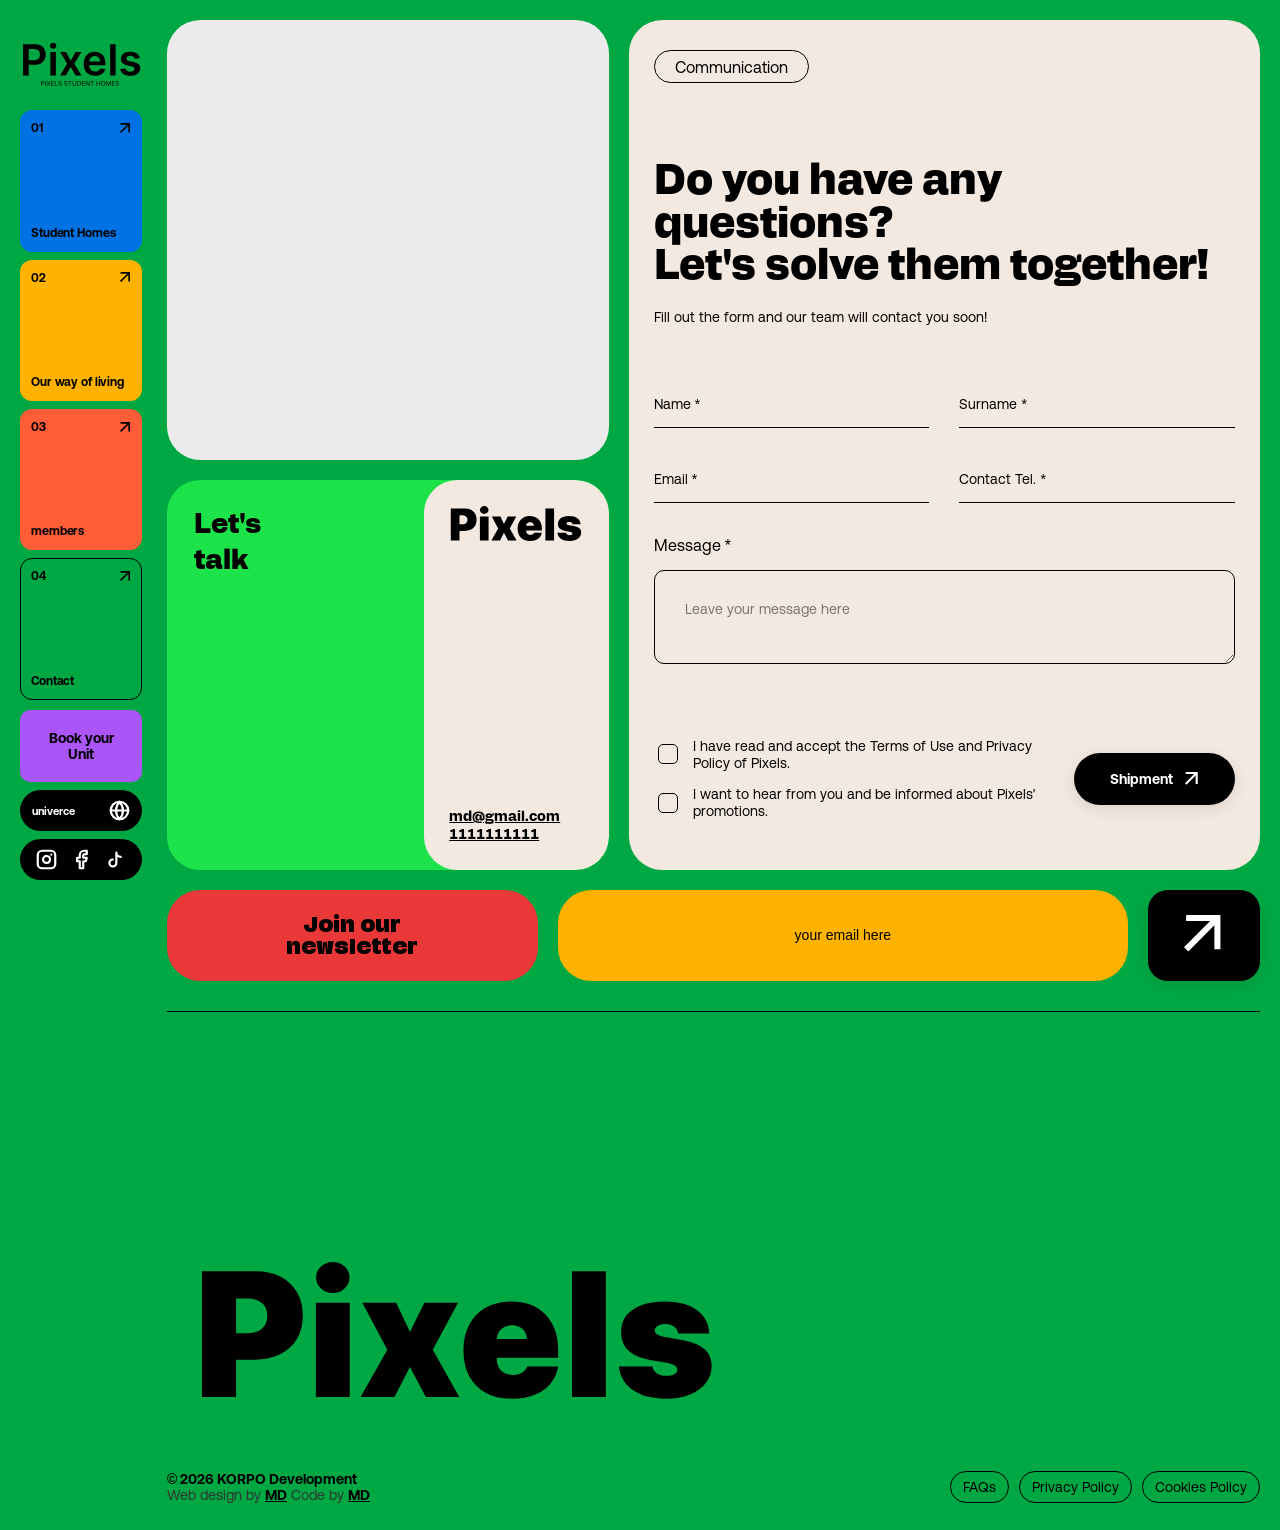
==== commit 0964428c: "faqs page create and responsive" ====
--- a/contact.html
+++ b/contact.html
@@ -57,7 +57,7 @@
                             <span class="section-label">Athens</span>
                         </li>
                         <li class="submenu-card-item">
-                            <a href="Nea_Politeia.html" class="sub-card">
+                            <a href="nea_Politeia.html" class="sub-card">
                                 <div class="sub-card-top">
                                     <span class="index">01</span>
                                     <svg width="11" height="11" viewBox="0 0 11 11" fill="none"
@@ -119,7 +119,7 @@
                     </a>
                 </li>
                 <li>
-                    <a href="contact.html" class="card-green">
+                    <a href="contact.html" class="card-green active">
                         <div class="header-num-arrow">
                             <span>04</span>
                             <svg width="11" height="11" viewBox="0 0 11 11" fill="none"
@@ -375,9 +375,9 @@
                             Code by <a href="#" target="_blank">MD</a></span>
                     </div>
                     <ul id="menu-footer-policies-el" class="footer_policies-menu no-list d-flex">
-                        <li class="menu-item"><a href="#"><span class="policy-text">FAQs</span></a></li>
-                        <li class="menu-item"><a href="#"><span class="policy-text">Privacy Policy</span></a></li>
-                        <li class="menu-item"><a href="#"><span class="policy-text">Cookies Policy</span></a></li>
+                        <li class="menu-item"><a href="faqs.html"><span class="policy-text">FAQs</span></a></li>
+                        <li class="menu-item"><a href="privacypolicy.html"><span class="policy-text">Privacy Policy</span></a></li>
+                        <li class="menu-item"><a href="cookiespolicy.html"><span class="policy-text">Cookies Policy</span></a></li>
                     </ul>
                 </div>
             </div>
--- a/assets/css/style.css
+++ b/assets/css/style.css
@@ -2,6 +2,45 @@
     --font-aeonik: "Aeonik Pro", sans-serif;
     --font-bunch: "Bunch", sans-serif;
     --font-alfabet: "Alfabet", "Arial";
+}
+
+:root {
+
+    /* === BASE NEUTRALS === */
+    --color-white: #ffffff;
+    --color-black: #000000;
+    --color-cream: #f4e9e1;
+
+    /* === BRAND COLORS === */
+    --color-orange: #ff5c38;
+    --color-yellow: #ffb200;
+    --color-red: #ea3737;
+    --color-purple: #ab54f7;
+    --color-purple-light: #c79dfc;
+    --color-purple-dark: #6c2fad;
+    --color-blue: #0072e3;
+    --color-blue-dark: #004e9b;
+    --color-blue-light: #16a6ff;
+    --color-green: #00a843;
+    --color-green-bright: #1be349;
+
+    /* === GRAYS === */
+    --color-gray-100: #ebebeb;
+    --color-gray-200: #e0e0e0;
+    --color-gray-500: #666666;
+    --color-gray-700: #444444;
+    --color-gray-800: #333333;
+    --color-gray-900: #222222;
+    --color-gray-950: #111111;
+
+    /* === TRANSPARENT / OVERLAYS === */
+    --color-black-10: rgba(0, 0, 0, 0.1);
+    --color-black-25: rgba(0, 0, 0, 0.25);
+    --color-black-50: rgba(0, 0, 0, 0.5);
+    --color-black-80: rgba(0, 0, 0, 0.8);
+
+    --color-white-20: rgba(255, 255, 255, 0.2);
+    --color-white-80: rgba(255, 255, 255, 0.8);
 }
 
 /* ── Alfabet Font Family ─────────────────────────────────── */
@@ -273,8 +312,8 @@
 }
 
 body {
-    background: #f4e9e1;
-    color: #000;
+    background: var(--color-cream);
+    color: var(--color-black);
     font-family: "Aeonik Pro", arial;
     font-style: normal;
     font-weight: 400;
@@ -360,7 +399,7 @@
     font-style: normal;
     font-weight: 850;
     line-height: 100%;
-    color: #000;
+    color: var(--color-black);
 }
 
 .common-f14-heading {
@@ -369,7 +408,7 @@
     font-style: normal;
     font-weight: 400;
     line-height: 120%;
-    color: #000;
+    color: var(--color-black);
 }
 
 .mrt-30 {
@@ -385,23 +424,23 @@
 }
 
 .header-blue {
-    background: #0072e3;
+    background: var(--color-blue);
 }
 
 .header-whight {
-    background: #fff;
+    background: var(--color-white);
 }
 
 .header-orange {
-    background: #ff5c38 !important;
+    background: var(--color-orange) !important;
 }
 
 .header-orange {
-    background: #ffb200;
+    background: var(--color-yellow);
 }
 
 .bg-orange {
-    background-color: #ff5c38;
+    background-color: var(--color-orange);
 }
 
 .mrb-30 {
@@ -418,7 +457,7 @@
     left: 0;
     width: 100vw;
     height: 100vh;
-    background-color: #ffffff;
+    background-color: var(--color-white);
     display: flex;
     justify-content: center;
     align-items: center;
@@ -439,8 +478,8 @@
     justify-content: center;
     align-items: center;
     height: 100vh;
-    background-color: #0072E3;
-    color: #ffffff;
+    background-color: var(--color-blue);
+    color: var(--color-white);
 }
 
 .site-content h1 {
@@ -520,28 +559,64 @@
 }
 
 .card-blue {
-    background-color: #0072e3;
-    color: #000;
+    background-color: var(--color-blue);
+    color: var(--color-black);
 }
 
 .card-yellow {
-    background-color: #ffb400;
-    color: #000;
+    background-color: var(--color-yellow);
+    color: var(--color-black);
 }
 
 .card-orange {
-    background-color: #ff5f00;
-    color: #000;
+    background-color: var(--color-orange);
+    color: var(--color-black);
 }
 
 .card-green {
-    background-color: #00a843;
-    color: #000;
+    background-color: var(--color-green);
+    color: var(--color-black);
 }
 
 .card-purple {
-    background-color: #c79dfc;
-    color: #000;
+    background-color: var(--color-purple);
+    color: var(--color-black);
+}
+
+/* Active Navigation Card Styles (Desktop & Mobile) */
+ul.header-main-menu>li a.active,
+ul.header-main-menu>li.active>a {
+    background-color: transparent !important;
+    background: transparent !important;
+    border: 1px solid var(--color-black) !important;
+    border-radius: 12px;
+    color: var(--color-black) !important;
+}
+
+ul.header-main-menu>li a.active .header-num-arrow span,
+ul.header-main-menu>li a.active .header-content,
+ul.header-main-menu>li.active>a .header-num-arrow span,
+ul.header-main-menu>li.active>a .header-content {
+    color: var(--color-black) !important;
+}
+
+ul.header-main-menu>li a.active .header-num-arrow svg,
+ul.header-main-menu>li.active>a .header-num-arrow svg {
+    color: var(--color-black) !important;
+    fill: var(--color-black) !important;
+}
+
+ul.header-main-menu>li a.active .header-num-arrow svg path,
+ul.header-main-menu>li.active>a .header-num-arrow svg path {
+    fill: var(--color-black) !important;
+}
+
+/* Active Submenu Card */
+header .header-main-menu>li ul.sub-menu li.submenu-card-item a.sub-card.active {
+    background: transparent !important;
+    border: 1px solid var(--color-black) !important;
+    border-radius: 12px;
+    color: var(--color-black) !important;
 }
 
 .card-book {
@@ -603,8 +678,8 @@
 
 
 .lang-selector {
-    background-color: #000;
-    color: #fff;
+    background-color: var(--color-black);
+    color: var(--color-white);
     border-radius: 30px;
     display: flex;
     justify-content: space-between;
@@ -619,8 +694,8 @@
 
 
 .social-capsule {
-    background-color: #000;
-    color: #fff;
+    background-color: var(--color-black);
+    color: var(--color-white);
     border-radius: 30px;
     display: flex;
     justify-content: space-between;
@@ -631,7 +706,7 @@
 }
 
 .social-capsule a {
-    color: #fff;
+    color: var(--color-white);
     display: flex;
     align-items: center;
     justify-content: center;
@@ -650,12 +725,12 @@
 
 
 ul.header-main-menu>li:hover .header-content {
-    color: #fff;
+    color: var(--color-white);
     transition: color 0.4s cubic-bezier(.19, 1, .22, 1);
 }
 
 ul.header-main-menu>li:hover .header-num-arrow span {
-    color: #fff;
+    color: var(--color-white);
     transition: color 0.4s cubic-bezier(.19, 1, .22, 1);
 }
 
@@ -665,7 +740,7 @@
 }
 
 ul.header-main-menu>li:hover .header-num-arrow svg path {
-    fill: #fff;
+    fill: var(--color-white);
     transition: fill 0.4s cubic-bezier(.19, 1, .22, 1);
 }
 
@@ -690,7 +765,7 @@
 
 /* Background panel for sub-menu */
 header .header-main-menu>li ul.sub-menu::after {
-    background: #f4e9e1;
+    background: var(--color-cream);
     content: "";
     display: block;
     height: 100vh;
@@ -702,7 +777,7 @@
     width: clamp(320px, 20.833vw + 10px, 20.833vw + 10px);
     z-index: -10;
     pointer-events: none;
-    border-right: 1px solid rgba(0, 0, 0, 0.1);
+    border-right: 1px solid var(--color-black-10);
 }
 
 /* Open state for submenu */
@@ -717,7 +792,7 @@
 
 /* Blocker / Overlay element to close submenu when clicking outside */
 header .header-main-menu>li .blocker {
-    background: rgba(0, 0, 0, 0.3);
+    background: var(--color-black-25);
     display: block;
     height: 100vh;
     left: 0;
@@ -741,9 +816,9 @@
 }
 
 header .header-main-menu>li ul.sub-menu li.submenu-section-header .section-label {
-    background: #000;
+    background: var(--color-black);
     border-radius: 50px;
-    color: #fff;
+    color: var(--color-white);
     display: inline-block;
     padding: 6px 16px;
     font-weight: 700;
@@ -755,8 +830,8 @@
 
 /* Submenu white unit cards */
 header .header-main-menu>li ul.sub-menu li.submenu-card-item a.sub-card {
-    background: #fff;
-    border: 1px solid #fff;
+    background: var(--color-white);
+    border: 1px solid var(--color-white);
     border-radius: 12px;
     display: flex;
     flex-direction: column;
@@ -766,7 +841,7 @@
     transition: all 0.5s cubic-bezier(.19, 1, .22, 1);
     width: clamp(140px, 10vw, 180px);
     text-decoration: none;
-    color: #000;
+    color: var(--color-black);
 }
 
 header .header-main-menu>li ul.sub-menu li.submenu-card-item a.sub-card .sub-card-top {
@@ -792,7 +867,7 @@
 
 header .header-main-menu>li ul.sub-menu li.submenu-card-item a.sub-card:hover {
     background: transparent;
-    border-color: #000;
+    border-color: var(--color-black);
 }
 
 header .header-main-menu>li ul.sub-menu li.submenu-card-item a.sub-card:hover .sub-card-top svg {
@@ -828,7 +903,7 @@
     align-items: center;
     text-align: center;
     padding: 40px;
-    color: #fff;
+    color: var(--color-white);
     margin-bottom: clamp(10px, 1.563vw, 30px);
 }
 
@@ -839,7 +914,7 @@
     left: 0;
     width: 100%;
     height: 100%;
-    background: linear-gradient(180deg, rgba(0, 0, 0, 0.25) 0%, rgba(0, 0, 0, 0.5) 100%);
+    background: linear-gradient(180deg, var(--color-black-25) 0%, var(--color-black-50) 100%);
     z-index: 1;
 }
 
@@ -892,8 +967,8 @@
     justify-content: center;
     gap: 12px;
     padding: 18px 36px;
-    background-color: #000;
-    color: #fff;
+    background-color: var(--color-black);
+    color: var(--color-white);
     border: none;
     border-radius: 50px;
     font-family: "Aeonik Pro", sans-serif;
@@ -903,7 +978,7 @@
     overflow: hidden;
     text-decoration: none;
     transition: transform 0.4s cubic-bezier(0.19, 1, 0.22, 1), box-shadow 0.4s cubic-bezier(0.19, 1, 0.22, 1);
-    box-shadow: 0 4px 15px rgba(0, 0, 0, 0.1);
+    box-shadow: 0 4px 15px var(--color-black-10);
 }
 
 .cta-button span,
@@ -931,11 +1006,11 @@
 }
 
 .cta-button.cta-button-colour-blue {
-    background-color: #004e9b;
+    background-color: var(--color-blue-dark);
 }
 
 .cta-button.cta-button-colour-black {
-    background-color: #000000;
+    background-color: var(--color-black);
 }
 
 .cta-button-extra-padding {
@@ -952,15 +1027,15 @@
 
 .marquee.blue-marquee-bg {
     margin-top: 0;
-    background: #0072e3;
+    background: var(--color-blue);
 }
 
 .marquee.purple-marquee-bg {
-    background: #6c2fad;
+    background: var(--color-purple-dark);
 }
 
 .blue-marquee-bg .marquee-content span {
-    color: #00d084;
+    color: var(--color-green);
 }
 
 .threed-interactive {
@@ -972,7 +1047,7 @@
 }
 
 .threed-interactive-left {
-    border: 1px solid #000;
+    border: 1px solid var(--color-black);
     border-radius: clamp(30px, 2.604vw, 2.604vw);
     display: flex;
     flex-direction: column;
@@ -980,8 +1055,8 @@
 }
 
 .side-top-heading {
-    color: #000;
-    border: 1px solid #000;
+    color: var(--color-black);
+    border: 1px solid var(--color-black);
     border-radius: 100px;
     padding: 0.521vw 1.563vw;
 }
@@ -1034,7 +1109,7 @@
 }
 
 .threed-interactive-right {
-    border: 1px solid #000;
+    border: 1px solid var(--color-black);
     border-radius: clamp(30px, 2.604vw, 2.604vw);
     min-height: 350px;
     overflow: hidden;
@@ -1062,8 +1137,8 @@
     left: 0;
     pointer-events: none;
     z-index: 100;
-    background: #000000;
-    color: #ffffff;
+    background: var(--color-black);
+    color: var(--color-white);
     padding: 12px 24px;
     border-radius: 9999px;
     font-size: 14px;
@@ -1080,7 +1155,7 @@
 }
 
 .press-btn.active {
-    background: #e73434;
+    background: var(--color-red);
     transform: translate(-50%, -50%) scale(1.1);
 }
 
@@ -1104,13 +1179,13 @@
     border-radius: 20px;
     margin: clamp(10px, 1.563vw, 30px) 0;
     padding: clamp(24px, 1.563vw, 1.563vw) clamp(24px, 2.083vw, 2.083vw);
-    color: #ffffff;
+    color: var(--color-white);
     font-family: sans-serif;
     font-size: 20px;
 }
 
 .header-arrow span {
-    color: #000;
+    color: var(--color-black);
     font-size: clamp(28px, 2.292vw, 2.292vw);
     font-style: normal;
     font-weight: 850;
@@ -1141,7 +1216,7 @@
     border-radius: clamp(30px, 2.604vw, 2.604vw);
     padding: clamp(20px, 3.646vw, 3.646vw) clamp(20px, 2.083vw, 2.083vw) clamp(20px, 3.125vw, 3.125vw);
     text-align: center;
-    background: #0072e3;
+    background: var(--color-blue);
     width: calc(33.33% - 17px);
 }
 
@@ -1196,7 +1271,7 @@
     flex-direction: column;
     min-height: 380px;
     padding: 2.083vw;
-    background: #ea3737;
+    background: var(--color-red);
 }
 
 /* community leaving end */
@@ -1216,11 +1291,11 @@
     display: flex;
     flex-direction: column;
     padding: 2.083vw;
-    background: #ffb200;
+    background: var(--color-yellow);
 }
 
 .location-section-right {
-    background: #ffb200;
+    background: var(--color-yellow);
     border-radius: clamp(30px, 2.604vw, 2.604vw);
     overflow: hidden;
 }
@@ -1244,13 +1319,13 @@
 
 
 .location-left-lable-white {
-    background: #f4e9e1;
-    color: rgba(0, 0, 0, .5);
+    background: var(--color-cream);
+    color: var(--color-black-50);
 }
 
 .location-left-lable-red {
-    background: #ff5c38;
-    color: #000;
+    background: var(--color-orange);
+    color: var(--color-black);
 }
 
 .location-left-lable-white,
@@ -1268,7 +1343,7 @@
     height: 100%;
     width: 100%;
     border-radius: inherit;
-    background-color: #ffb200;
+    background-color: var(--color-yellow);
 }
 
 #map,
@@ -1288,15 +1363,15 @@
 }
 
 .units-marker {
-    background-color: #ff4d4d;
-    color: #ffffff;
+    background-color: var(--color-red);
+    color: var(--color-white);
     padding: 6px 14px;
     border-radius: 14px;
     font-family: -apple-system, BlinkMacSystemFont, "Segoe UI", Roboto, Helvetica, Arial, sans-serif;
     font-size: 13px;
     font-weight: 700;
-    box-shadow: 0 3px 8px rgba(0, 0, 0, 0.3);
-    border: 1px solid #d93838;
+    box-shadow: 0 3px 8px var(--color-black-25);
+    border: 1px solid var(--color-red);
     white-space: nowrap;
     display: inline-block;
     user-select: none;
@@ -1330,7 +1405,7 @@
     overflow: hidden;
     padding: 11px 0;
     position: relative;
-    background: #ea3737;
+    background: var(--color-red);
     align-items: center;
     white-space: nowrap;
 }
@@ -1345,13 +1420,13 @@
 }
 
 .marquee-content span {
-    color: #ffcc00;
+    color: var(--color-yellow);
     font-family: "Aeonik Pro", Arial, sans-serif;
     font-size: 20px;
 }
 
 .marquee-purple-content span {
-    color: #ea3737;
+    color: var(--color-red);
 }
 
 .marquee-content .icon-diamond {
@@ -1390,7 +1465,7 @@
     flex-direction: column;
     padding: 2.083vw;
     width: 29.688vw;
-    background: #ff5c38;
+    background: var(--color-orange);
     box-sizing: border-box;
 }
 
@@ -1442,31 +1517,31 @@
     display: flex;
     flex-direction: column;
     padding: clamp(15px, 1.4vw, 1.6vw) clamp(20px, 2.083vw, 2.083vw);
-    color: #000;
+    color: var(--color-black);
 }
 
 .card-purple-bg {
-    background: #c5b4e3;
+    background: var(--color-purple-light);
 }
 
 .card-dark-purple-bg {
-    background: #ab54f7;
+    background: var(--color-purple);
 }
 
 .card-orange-bg {
-    background: #ff8e0a;
+    background: var(--color-orange);
 }
 
 .card-yellow-bg {
-    background: #ffdb08;
+    background: var(--color-yellow);
 }
 
 .card-green-bg {
-    background: #1be349;
+    background: var(--color-green-bright);
 }
 
 .card-light-blue-bg {
-    background: #16A6FF;
+    background: var(--color-blue-light);
 }
 
 /* Height distribution inside columns */
@@ -1511,7 +1586,7 @@
     font-weight: 500;
     margin-top: 4px;
     margin-bottom: 0;
-    color: rgba(0, 0, 0, 0.6);
+    color: var(--color-black-50);
 }
 
 .card-list {
@@ -1525,7 +1600,7 @@
 }
 
 .card-list li {
-    border-top: 1px solid rgba(0, 0, 0, 0.15);
+    border-top: 1px solid var(--color-black-10);
     padding: clamp(4px, 0.4vw, 7px) 0;
     font-family: "Aeonik Pro", Arial, sans-serif;
     font-size: clamp(11px, 0.885vw, 0.885vw);
@@ -1588,7 +1663,7 @@
     justify-content: space-between;
     padding: 2.083vw;
     width: 18.958vw;
-    background: #ab54f7;
+    background: var(--color-purple);
 }
 
 .socialmedia_section-right-container {
@@ -1603,7 +1678,7 @@
 }
 
 .unitsSwiper .swiper-slide {
-    height: 100%;
+    height: 22.917vw;
     border-radius: clamp(30px, 2.604vw, 2.604vw);
     overflow: hidden;
     position: relative;
@@ -1620,7 +1695,7 @@
     position: absolute;
     top: 20px;
     left: 20px;
-    background-color: #0000005b;
+    background-color: var(--color-black-25);
     padding: 3px;
     border-radius: 5px;
     display: flex;
@@ -1629,7 +1704,7 @@
 .icon-pin svg {
     height: 25px;
     width: 25px;
-    fill: #fff;
+    fill: var(--color-white);
 }
 
 /* === socialmedia section end === */
@@ -1651,8 +1726,8 @@
     padding: clamp(20px, 1.771vw, 34px) clamp(20px, 5.469vw, 105px);
     border-radius: clamp(30px, 2.604vw, 2.604vw);
     cursor: pointer;
-    background: #ea3737;
-    color: #000;
+    background: var(--color-red);
+    color: var(--color-black);
     font-size: clamp(22px, 1.771vw, 1.771vw);
     font-style: normal;
     font-weight: 800;
@@ -1669,7 +1744,7 @@
 }
 
 .footer-input-wrapper input {
-    background: #FFB200;
+    background: var(--color-yellow);
     padding: clamp(24px, 1.823vw, 35px) clamp(20px, 5.469vw, 105px);
     border-radius: clamp(30px, 2.604vw, 2.604vw);
     cursor: pointer;
@@ -1686,11 +1761,11 @@
 
 .footer-input-wrapper input:focus,
 .footer-input-wrapper input:active {
-    background: #ffd902;
+    background: var(--color-yellow);
 }
 
 .footer-input-wrapper input::placeholder {
-    color: #000;
+    color: var(--color-black);
     opacity: 1;
 }
 
@@ -1715,7 +1790,7 @@
 }
 
 .footer-bottom-wrapper-top-wrapper .grid {
-    border-top: 1px solid #000;
+    border-top: 1px solid var(--color-black);
     height: 100%;
     left: 0;
     position: absolute;
@@ -1725,8 +1800,8 @@
 }
 
 .footer-bottom-wrapper-top-wrapper .grid div {
-    border-left: 1px solid #000;
-    border-bottom: 1px solid #000;
+    border-left: 1px solid var(--color-black);
+    border-bottom: 1px solid var(--color-black);
     box-sizing: border-box;
     transition: background-color 0.15s ease-out;
 }
@@ -1761,7 +1836,7 @@
 }
 
 .footer-credits {
-    color: #000;
+    color: var(--color-black);
 }
 
 .footer-copyright {
@@ -1771,11 +1846,11 @@
 
 .footer-designer {
     font-size: 14px;
-    color: #333;
+    color: var(--color-gray-800);
 }
 
 .footer-designer a {
-    color: #000;
+    color: var(--color-black);
     text-decoration: underline;
     font-weight: 600;
 }
@@ -1791,19 +1866,19 @@
 }
 
 .footer_policies-menu a {
-    border: 1px solid #000;
+    border: 1px solid var(--color-black);
     border-radius: 100px;
     display: block;
     padding: 7px 12px;
-    color: #000;
+    color: var(--color-black);
     text-decoration: none;
     font-size: 14px;
     transition: all 0.6s cubic-bezier(0.19, 1, 0.22, 1);
 }
 
 .footer_policies-menu a:hover {
-    background: #000;
-    color: #fff;
+    background: var(--color-black);
+    color: var(--color-white);
 }
 
 @media only screen and (max-width: 1023px) {
@@ -1834,7 +1909,7 @@
 
 
 .nea_politeia_banner-left {
-    border: 1px solid #000;
+    border: 1px solid var(--color-black);
     border-radius: clamp(30px, 2.604vw, 2.604vw);
     height: 100%;
 }
@@ -1909,11 +1984,11 @@
     width: 44px;
     height: 44px;
     border-radius: 50%;
-    border: 1.5px solid rgba(255, 255, 255, 0.35);
-    background: rgba(255, 255, 255, 0.12);
+    border: 1.5px solid var(--color-white-20);
+    background: var(--color-white-20);
     backdrop-filter: blur(10px);
     -webkit-backdrop-filter: blur(10px);
-    color: #fff;
+    color: var(--color-white);
     display: flex;
     align-items: center;
     justify-content: center;
@@ -1923,8 +1998,8 @@
 
 .nea-btn-prev:hover,
 .nea-btn-next:hover {
-    background: rgba(255, 255, 255, 0.25);
-    border-color: rgba(255, 255, 255, 0.8);
+    background: var(--color-white-20);
+    border-color: var(--color-white-80);
     transform: scale(1.07);
 }
 
@@ -1946,7 +2021,7 @@
     font-family: var(--font-alfabet);
     font-weight: 300;
     font-size: clamp(12px, 0.938vw, 0.938vw);
-    color: rgba(255, 255, 255, 0.8);
+    color: var(--color-white-80);
     letter-spacing: 0.05em;
     min-width: 54px;
     justify-content: center;
@@ -1954,7 +2029,7 @@
 
 .nea-nav-current {
     font-weight: 600;
-    color: #fff;
+    color: var(--color-white);
     transition: opacity 0.3s ease;
 }
 
@@ -1980,7 +2055,7 @@
     flex-direction: column;
     grid-row: 1/-1;
     padding: 2.083vw;
-    background: #ffb200;
+    background: var(--color-yellow);
 }
 
 .nea_politeia_location-left-top {
@@ -1994,7 +2069,7 @@
     gap: 0 15px;
     grid-template-columns: auto 1fr;
     margin-left: auto;
-    color: #000;
+    color: var(--color-black);
 }
 
 .nea_politeia_location-left-top-right p:first-child {
@@ -2031,7 +2106,7 @@
     font-style: normal;
     font-weight: 700;
     line-height: 120%;
-    color: #000;
+    color: var(--color-black);
 }
 
 .nea-location-list {
@@ -2046,7 +2121,7 @@
     border-radius: 10px;
     gap: 10px;
     padding: clamp(10px, .833vw, .833vw) clamp(10px, 1.042vw, 1.042vw);
-    background: #ff5c38;
+    background: var(--color-orange);
     display: flex;
 }
 
@@ -2057,7 +2132,7 @@
     font-style: normal;
     font-weight: 850;
     line-height: 100%;
-    color: #000;
+    color: var(--color-black);
     display: block;
 }
 
@@ -2067,7 +2142,7 @@
     font-style: normal;
     font-weight: 700;
     line-height: 120%;
-    color: #000;
+    color: var(--color-black);
 }
 
 .nea-location-right-map {
@@ -2085,6 +2160,7 @@
 .nea-location-right-img img {
     width: 100%;
     object-fit: cover;
+    height: 100%;
 }
 
 /* === nea politeia location section end === */
@@ -2092,7 +2168,7 @@
 /* === nea politeia booking section start === */
 
 .nea_booking {
-    border: 1px solid #000;
+    border: 1px solid var(--color-black);
     border-radius: clamp(30px, 2.604vw, 2.604vw);
     padding: clamp(30px, 2.604vw, 2.604vw);
 }
@@ -2114,11 +2190,11 @@
 }
 
 .nea_booking-filter-button {
-    border: 1px solid #000;
+    border: 1px solid var(--color-black);
     border-radius: 5.208vw;
     padding: 15px 2.083vw;
     cursor: pointer;
-    color: #000;
+    color: var(--color-black);
     display: flex;
     align-items: center;
     justify-content: space-between;
@@ -2128,8 +2204,8 @@
 
 .nea_booking-filter-button:hover,
 .nea_booking-filter-button.active {
-    background: #000;
-    color: #fff;
+    background: var(--color-black);
+    color: var(--color-white);
 }
 
 .nea_booking-filter-button-right svg {
@@ -2181,8 +2257,11 @@
     overflow: hidden;
 }
 
+.js-slides-container,
 .slides-container {
     flex: 1;
+    min-width: 0;
+    width: 100%;
     overflow: hidden;
     position: relative;
     cursor: pointer;
@@ -2210,9 +2289,9 @@
     position: absolute;
     top: 20px;
     right: 20px;
-    background-color: rgba(0, 0, 0, 0.4);
+    background-color: var(--color-black-25);
     backdrop-filter: blur(8px);
-    color: #ffffff;
+    color: var(--color-white);
     padding: 8px 18px;
     border-radius: 20px;
     font-size: 13px;
@@ -2231,7 +2310,7 @@
     z-index: 20;
     padding: 16px 8px;
     border-radius: 30px 0 0 30px;
-    background-color: #0052a5;
+    background-color: var(--color-blue-dark);
     width: 56px;
 }
 
@@ -2240,7 +2319,7 @@
     height: 40px;
     border: none;
     background: transparent;
-    color: #ffffff;
+    color: var(--color-white);
     display: flex;
     justify-content: center;
     align-items: center;
@@ -2251,7 +2330,7 @@
 .nav-divider {
     width: 20px;
     height: 1px;
-    background-color: rgba(255, 255, 255, 0.4);
+    background-color: var(--color-white-20);
     margin: 8px 0;
 }
 
@@ -2261,27 +2340,13 @@
     pointer-events: none;
 }
 
-@media (max-width: 900px) {
-    .slider-card {
-        flex-direction: column;
-        align-items: stretch;
-        padding: 20px;
-    }
-
-    .info-section {
-        flex: none;
-    }
-
-    .slide {
-        height: 320px;
-    }
-}
+
 
 /* Pane layout styles */
 .nea_booking-pane-wrap {
     margin-top: 60px;
     width: 100%;
-    color: #000000;
+    color: var(--color-black);
 }
 
 .nea_booking-top-wrap {
@@ -2293,7 +2358,7 @@
 
 .nea_booking-pane-wrap .nea_booking-label {
     display: inline-block;
-    border: 1.5px solid #000000;
+    border: 1.5px solid var(--color-black);
     border-radius: 24px;
     padding: 8px 24px;
     font-family: var(--font-aeonik);
@@ -2306,7 +2371,7 @@
     font-family: var(--font-aeonik);
     font-size: clamp(14px, 1.042vw, 1.042vw);
     font-weight: 500;
-    border: 1.5px solid #000000;
+    border: 1.5px solid var(--color-black);
     border-radius: 30px;
     padding: 8px 28px;
     display: inline-flex;
@@ -2322,7 +2387,7 @@
 }
 
 .nea_booking-pane-wrap .nea_booking-info-wrap {
-    border-bottom: 1px solid #000;
+    border-bottom: 1px solid var(--color-black);
     display: grid;
     gap: 20px 8.333vw;
     grid-template-columns: 1fr clamp(210px, 14.063vw, 14.063vw);
@@ -2355,7 +2420,7 @@
     font-family: var(--font-aeonik);
     font-size: 14px;
     line-height: 1.2;
-    color: #111111;
+    color: var(--color-gray-950);
     margin-top: 20px;
 }
 
@@ -2380,7 +2445,7 @@
 }
 
 .nea_booking-pane-wrap .nea_booking-rent-text {
-    background-color: #ffb200;
+    background-color: var(--color-yellow);
     border-radius: 24px;
     padding: 30px 40px 30px 30px;
     position: relative;
@@ -2411,7 +2476,7 @@
     gap: 20px;
     grid-template-columns: repeat(3, minmax(0, 1fr));
     margin-top: 40px;
-    border-bottom: 1px solid #000;
+    border-bottom: 1px solid var(--color-black);
     padding-bottom: 40px;
 }
 
@@ -2439,7 +2504,7 @@
     font-family: var(--font-aeonik);
     font-size: 14px;
     line-height: 1.6;
-    color: #444444;
+    color: var(--color-gray-700);
     margin-top: 40px;
 }
 
@@ -2450,7 +2515,7 @@
 
 .nea_booking-pane-wrap .info-note {
     font-style: italic;
-    color: #666666;
+    color: var(--color-gray-500);
 }
 
 @media (max-width: 900px) {
@@ -2490,7 +2555,7 @@
 }
 
 .faq-dropdown {
-    border: 1px solid #000;
+    border: 1px solid var(--color-black);
     border-radius: 20px;
     overflow: hidden;
     transition: background-color 0.5s ease, border-color 0.3s ease;
@@ -2515,7 +2580,7 @@
     font-style: normal;
     font-weight: 700;
     line-height: 120%;
-    color: #004e9b;
+    color: var(--color-blue-dark);
     display: block;
 }
 
@@ -2540,7 +2605,7 @@
 .faq-dropdown svg {
     width: 40px;
     height: 40px;
-    stroke: #000000;
+    stroke: var(--color-black);
     stroke-width: 2.5;
     stroke-linecap: round;
     fill: none;
@@ -2564,7 +2629,7 @@
 }
 
 .faq-dropdown:hover {
-    background-color: #ffffff;
+    background-color: var(--color-white);
     border-color: transparent;
 }
 
@@ -2573,7 +2638,7 @@
 /* === community spaces section start === */
 .spaces-slider-card {
     width: 100%;
-    background-color: #0052a5;
+    background-color: var(--color-blue-dark);
     border-radius: 32px;
     padding: 40px;
     display: flex;
@@ -2584,7 +2649,7 @@
 
 .spaces-info-section {
     flex: 0 0 280px;
-    color: #ffffff;
+    color: var(--color-white);
     display: flex;
     flex-direction: column;
     gap: 20px;
@@ -2604,13 +2669,13 @@
     font-style: normal;
     font-weight: 400;
     line-height: 120%;
-    color: #e0e0e0;
+    color: var(--color-gray-200);
 }
 
 .spaces-btn-360 {
     align-self: flex-start;
-    background-color: #c499f8;
-    color: #111111;
+    background-color: var(--color-purple-light);
+    color: var(--color-gray-950);
     border: none;
     padding: 12px 24px;
     border-radius: 24px;
@@ -2624,6 +2689,8 @@
 
 .spaces-slides-container {
     flex: 1;
+    min-width: 0;
+    width: 100%;
     overflow: hidden;
     position: relative;
     cursor: pointer;
@@ -2651,7 +2718,7 @@
     position: absolute;
     width: 64px;
     height: 64px;
-    background-color: #ff5500;
+    background-color: var(--color-orange);
     border-radius: 50%;
     display: flex;
     justify-content: center;
@@ -2660,14 +2727,14 @@
     opacity: 0;
     transform: translate(-50%, -50%) scale(0.5);
     z-index: 10;
-    box-shadow: 0 8px 16px rgba(0, 0, 0, 0.2);
+    box-shadow: 0 8px 16px var(--color-black-25);
 }
 
 .spaces-eye-cursor svg {
     width: 32px;
     height: 32px;
     fill: none;
-    stroke: #ffffff;
+    stroke: var(--color-white);
     stroke-width: 2;
     stroke-linecap: round;
     stroke-linejoin: round;
@@ -2677,9 +2744,9 @@
     position: absolute;
     top: clamp(15px, 1.563vw, 30px);
     right: clamp(15px, 1.563vw, 30px);
-    background: radial-gradient(ellipse at center, hsla(0, 0%, 100%, .01), rgba(0, 0, 0, .5));
+    background: radial-gradient(ellipse at center, var(--color-white-20), var(--color-black-50));
     backdrop-filter: blur(8px);
-    color: #ffffff;
+    color: var(--color-white);
     padding: clamp(12px, .885vw, 17px) clamp(15px, 1.563vw, 30px);
     border-radius: 100px;
     font-size: 13px;
@@ -2698,7 +2765,7 @@
     z-index: 20;
     padding: 16px 8px;
     border-radius: 30px 0 0 30px;
-    background-color: #0052a5;
+    background-color: var(--color-blue-dark);
     width: 56px;
 }
 
@@ -2707,7 +2774,7 @@
     height: 40px;
     border: none;
     background: transparent;
-    color: #ffffff;
+    color: var(--color-white);
     display: flex;
     justify-content: center;
     align-items: center;
@@ -2718,7 +2785,7 @@
 .spaces-nav-divider {
     width: 20px;
     height: 1px;
-    background-color: rgba(255, 255, 255, 0.4);
+    background-color: var(--color-white-20);
     margin: 8px 0;
 }
 
@@ -2734,7 +2801,7 @@
     left: 0;
     width: 100vw;
     height: 100vh;
-    background-color: #f3ece1;
+    background-color: var(--color-cream);
     display: flex;
     justify-content: center;
     align-items: center;
@@ -2763,7 +2830,7 @@
     max-height: 100vh;
     object-fit: contain;
     border-radius: 4px;
-    box-shadow: 0 10px 30px rgba(0, 0, 0, 0.15);
+    box-shadow: 0 10px 30px var(--color-black-10);
 }
 
 .spaces-lightbox-close {
@@ -2775,7 +2842,7 @@
     background: transparent;
     border: none;
     outline: none;
-    color: #333333;
+    color: var(--color-gray-800);
     font-size: 28px;
     display: flex;
     justify-content: center;
@@ -2798,7 +2865,7 @@
     background: transparent;
     border: none;
     outline: none;
-    color: #333333;
+    color: var(--color-gray-800);
     font-size: 24px;
     display: flex;
     justify-content: center;
@@ -2824,21 +2891,6 @@
 .spaces-lightbox-btn.disabled {
     opacity: 0.3;
     cursor: not-allowed;
-}
-
-@media (max-width: 900px) {
-    .spaces-slider-card {
-        flex-direction: column;
-        align-items: stretch;
-    }
-
-    .spaces-info-section {
-        flex: none;
-    }
-
-    .spaces-slide {
-        flex: 0 0 100%;
-    }
 }
 
 /* === community spaces section end === */
@@ -2870,18 +2922,18 @@
 }
 
 .features-card.yellow {
-    background-color: #FFDE00;
-    color: #000;
+    background-color: var(--color-yellow);
+    color: var(--color-black);
 }
 
 .features-card.green {
-    background-color: #10DC4B;
-    color: #000;
+    background-color: var(--color-green-bright);
+    color: var(--color-black);
 }
 
 .features-card.blue {
-    background-color: #1AA1FF;
-    color: #000;
+    background-color: var(--color-blue-light);
+    color: var(--color-black);
 }
 
 .features-card-header {
@@ -2895,8 +2947,8 @@
     height: 32px;
     border-radius: 50%;
     background-color: transparent;
-    border: 1px solid #000;
-    color: #000;
+    border: 1px solid var(--color-black);
+    color: var(--color-black);
     display: flex;
     align-items: center;
     justify-content: center;
@@ -2907,9 +2959,9 @@
 }
 
 .features-col.active .features-badge {
-    background-color: #000;
-    border-color: #000;
-    color: #fff;
+    background-color: var(--color-black);
+    border-color: var(--color-black);
+    color: var(--color-white);
 }
 
 .features-card-header h3 {
@@ -2951,7 +3003,7 @@
 
 .features-card-content-inner li {
 
-    border-bottom: 1px solid rgba(0, 0, 0, 0.6);
+    border-bottom: 1px solid var(--color-black-50);
     font-family: var(--font-aeonik);
     font-size: clamp(14px, 1.042vw, 1.042vw);
     font-style: normal;
@@ -2982,21 +3034,6 @@
     height: 100%;
     object-fit: cover;
     display: block;
-}
-
-@media (max-width: 900px) {
-    .features-section {
-        flex-direction: column;
-        height: auto;
-    }
-
-    .features-col {
-        width: 100%;
-    }
-
-    .features-image-box {
-        min-height: 250px;
-    }
 }
 
 /* === features section end === */
@@ -3027,7 +3064,7 @@
 }
 
 .members-union-right {
-    background: #ea3737;
+    background: var(--color-red);
     border-radius: clamp(30px, 2.604vw, 2.604vw);
     height: 100%;
 }
@@ -3052,7 +3089,7 @@
     font-weight: 700;
     line-height: 120%;
     margin-top: 10px;
-    color: #000;
+    color: var(--color-black);
 }
 
 .card-text-header.members-leving-column-header {
@@ -3063,19 +3100,19 @@
 
 /* === members parellex section start === */
 .bg-orange {
-    background-color: #ff5c38;
+    background-color: var(--color-orange);
 }
 
 .text-color {
-    color: #000;
+    color: var(--color-black);
 }
 
 .spaces-slider-card.bg-orange p {
-    color: #000;
+    color: var(--color-black);
 }
 
 .spaces-slider-card.bg-orange .spaces-nav-btn {
-    color: #000;
+    color: var(--color-black);
 }
 
 /* === members parellex section end === */
@@ -3083,7 +3120,7 @@
 /* contact page main start */
 
 .contact-page {
-    background-color: #00aa3c;
+    background-color: var(--color-green);
 }
 
 /* contact page main end*/
@@ -3113,7 +3150,7 @@
     overflow: hidden;
     padding: 2.083vw;
     position: relative;
-    background: #1be349;
+    background: var(--color-green-bright);
 }
 
 .contact-info-heading {
@@ -3141,7 +3178,7 @@
     position: absolute;
     right: 0;
     top: 0;
-    background: #f4e9e1;
+    background: var(--color-cream);
 }
 
 .contact-email-call {
@@ -3170,11 +3207,11 @@
     grid-column: 2/-1;
     grid-row: 1/-1;
     padding: 30px 25px;
-    background: #f4e9e1;
+    background: var(--color-cream);
 }
 
 .contact-page #map {
-    background-color: #ebebeb !important;
+    background-color: var(--color-gray-100) !important;
 }
 
 .responsive-cream-tiles {
@@ -3190,14 +3227,14 @@
 }
 
 .contact-units-marker {
-    background-color: #ff5c38;
-    color: #000000;
+    background-color: var(--color-orange);
+    color: var(--color-black);
     padding: 8px 18px;
     border-radius: 20px;
     font-family: var(--font-aeonik), sans-serif;
     font-size: 14px;
     font-weight: 700;
-    box-shadow: 0 4px 10px rgba(0, 0, 0, 0.15);
+    box-shadow: 0 4px 10px var(--color-black-10);
     white-space: nowrap;
     display: inline-block;
     user-select: none;
@@ -3256,14 +3293,14 @@
 .contact-input-wrapper input,
 .contact-textariya-wrapper textarea {
     border: none;
-    border-bottom: 1px solid #000000;
+    border-bottom: 1px solid var(--color-black);
     padding: 15px 0 10px;
     -webkit-appearance: none;
     background-color: transparent;
     outline: none;
     font-family: var(--font-aeonik);
     font-size: clamp(14px, .833vw, .833vw);
-    color: #000000;
+    color: var(--color-black);
     width: 100%;
 }
 
@@ -3295,7 +3332,7 @@
 
 .contact-textariya-wrapper textarea {
     background-color: transparent;
-    border: 1px solid black;
+    border: 1px solid var(--color-black);
     border-radius: 10px;
     padding: 30px;
     margin-top: 15px;
@@ -3329,7 +3366,7 @@
     appearance: none;
     width: clamp(20px, 1.354vw, 1.354vw);
     height: clamp(20px, 1.354vw, 1.354vw);
-    border: 1.5px solid #000000;
+    border: 1.5px solid var(--color-black);
     border-radius: clamp(5px, 0.35vw, 0.35vw);
     outline: none;
     cursor: pointer;
@@ -3347,7 +3384,7 @@
     content: "";
     width: clamp(12px, 0.677vw, 0.677vw);
     height: clamp(12px, 0.677vw, 0.677vw);
-    background-color: #000000;
+    background-color: var(--color-black);
     border-radius: clamp(2.5px, 0.17vw, 0.17vw);
     display: block;
 }
@@ -3360,20 +3397,12 @@
     line-height: 120%;
 }
 
-@media (max-width: 768px) {
-    .contact-form-bottom {
-        flex-direction: column;
-        align-items: stretch;
-        gap: 25px;
-    }
-}
-
 /* contact page map section end */
 
 
 /* our-way-of-leving page body start */
 .our-way-of-leving {
-    background: #ffb200;
+    background: var(--color-yellow);
 }
 
 .our-way-galary {
@@ -3398,7 +3427,7 @@
     height: 100%;
     border-radius: 32px;
     overflow: hidden;
-    box-shadow: 0 15px 35px rgba(0, 0, 0, 0.12);
+    box-shadow: 0 15px 35px var(--color-black-10);
 }
 
 .our-way-images-wrapper {
@@ -3446,21 +3475,21 @@
 }
 
 .our-way-info-box {
-    background: rgba(35, 35, 35, 0.82);
+    background: var(--color-black-80);
     backdrop-filter: blur(14px);
     -webkit-backdrop-filter: blur(14px);
     border-radius: 20px;
     padding: 22px 26px;
-    color: #ffffff;
-    border: 1px solid rgba(255, 255, 255, 0.12);
-    box-shadow: 0 12px 32px rgba(0, 0, 0, 0.25);
+    color: var(--color-white);
+    border: 1px solid var(--color-white-20);
+    box-shadow: 0 12px 32px var(--color-black-25);
 }
 
 .our-way-info-box h3 {
     font-family: var(--font-aeonik, sans-serif);
     font-size: 20px;
     font-weight: 700;
-    color: #ffffff;
+    color: var(--color-white);
     margin-bottom: 8px;
     letter-spacing: -0.01em;
 }
@@ -3469,7 +3498,7 @@
     font-family: var(--font-aeonik, sans-serif);
     font-size: 14px;
     line-height: 1.4;
-    color: rgba(255, 255, 255, 0.88);
+    color: var(--color-white-80);
     font-weight: 400;
     margin: 0;
 }
@@ -3510,8 +3539,8 @@
 
 /* our-way-of-leving services page start */
 .our-services.our-way-services .our-services-card {
-    background: #ffb200;
-    border: 1px solid #000;
+    background: var(--color-yellow);
+    border: 1px solid var(--color-black);
     padding: 40px;
 }
 
@@ -3551,7 +3580,7 @@
     height: 100%;
     border-radius: 32px;
     overflow: hidden;
-    box-shadow: 0 15px 40px rgba(0, 0, 0, 0.12);
+    box-shadow: 0 15px 40px var(--color-black-10);
 }
 
 .diff-stack-card {
@@ -3571,27 +3600,27 @@
     align-items: flex-start;
     overflow: hidden;
     will-change: transform;
-    box-shadow: 0 -8px 24px rgba(0, 0, 0, 0.1);
+    box-shadow: 0 -8px 24px var(--color-black-10);
 }
 
 .diff-stack-card.diff-card-green {
-    background-color: #00a843;
-    color: #000000;
+    background-color: var(--color-green);
+    color: var(--color-black);
 }
 
 .diff-stack-card.diff-card-red {
-    background-color: #e6313a;
-    color: #000000;
+    background-color: var(--color-red);
+    color: var(--color-black);
 }
 
 .diff-stack-card.diff-card-blue {
-    background-color: #0072e3;
-    color: #000000;
+    background-color: var(--color-blue);
+    color: var(--color-black);
 }
 
 .diff-stack-card.diff-card-purple {
-    background-color: #ad55ff;
-    color: #000000;
+    background-color: var(--color-purple);
+    color: var(--color-black);
 }
 
 .diff-card-content {
@@ -3606,7 +3635,7 @@
     font-weight: 700;
     line-height: 1.08;
     letter-spacing: -0.03em;
-    color: #000000;
+    color: var(--color-black);
     margin: 0;
     word-break: break-word;
 }
@@ -3646,11 +3675,11 @@
 }
 
 .diff-progress-bg {
-    stroke: rgba(0, 0, 0, 0.15);
+    stroke: var(--color-black-10);
 }
 
 .diff-progress-bar {
-    stroke: #000000;
+    stroke: var(--color-black);
     stroke-dasharray: 119.38;
     stroke-dashoffset: 119.38;
 }
@@ -3659,7 +3688,7 @@
     font-family: var(--font-aeonik), sans-serif;
     font-size: 14px;
     font-weight: 700;
-    color: #000000;
+    color: var(--color-black);
     position: relative;
     z-index: 2;
     line-height: 1;
@@ -3717,8 +3746,8 @@
         height: 70px;
         padding: 0;
         box-sizing: border-box;
-        background-color: #f4e9e1;
-        border-bottom: 1px solid rgba(0, 0, 0, 0.08);
+        background-color: var(--color-cream);
+        border-bottom: 1px solid var(--color-black-10);
         z-index: 2500;
     }
 
@@ -3732,7 +3761,7 @@
         box-sizing: border-box;
         position: relative;
         z-index: 2600;
-        background-color: #f4e9e1;
+        background-color: var(--color-cream);
     }
 
     /* Units Logo on Top Left */
@@ -3759,8 +3788,8 @@
         display: inline-flex !important;
         align-items: center;
         justify-content: center;
-        background-color: #ad55ff;
-        color: #000000;
+        background-color: var(--color-purple);
+        color: var(--color-black);
         font-family: var(--font-aeonik, sans-serif);
         font-weight: 700;
         font-size: 13px;
@@ -3780,7 +3809,7 @@
         gap: 4px;
         width: 42px;
         height: 42px;
-        background-color: #000000;
+        background-color: var(--color-black);
         border-radius: 12px;
         border: none;
         cursor: pointer;
@@ -3793,7 +3822,7 @@
         display: block;
         width: 18px;
         height: 2px;
-        background-color: #ffffff;
+        background-color: var(--color-white);
         border-radius: 2px;
         transition: transform 0.3s cubic-bezier(0.19, 1, 0.22, 1), opacity 0.3s ease;
     }
@@ -3823,7 +3852,7 @@
         left: 0;
         width: 100vw;
         height: calc(100vh - 70px);
-        background-color: #f4e9e1;
+        background-color: var(--color-cream);
         padding: 16px 16px 20px 16px;
         box-sizing: border-box;
         overflow-y: auto;
@@ -3872,27 +3901,110 @@
 
     /* Card 01 - Blue */
     .card-blue {
-        background-color: #0072e3 !important;
-        color: #000000 !important;
+        background-color: var(--color-blue) !important;
+        color: var(--color-black) !important;
     }
 
     /* Card 02 - Yellow / Amber */
     .card-yellow {
-        background-color: #ffaa00 !important;
-        color: #ffffff !important;
-    }
-
-    /* Card 03 - Grey / Light Beige (as in reference screenshot) */
+        background-color: var(--color-yellow) !important;
+        color: var(--color-black) !important;
+    }
+
+    /* Card 03 - Orange */
     .card-orange {
-        background-color: #e8dfd7 !important;
-        color: #000000 !important;
-        border: 1px solid rgba(0, 0, 0, 0.08) !important;
+        background-color: var(--color-orange) !important;
+        color: var(--color-black) !important;
     }
 
     /* Card 04 - Green */
     .card-green {
-        background-color: #00a843 !important;
-        color: #000000 !important;
+        background-color: var(--color-green) !important;
+        color: var(--color-black) !important;
+    }
+
+    /* Active state on mobile */
+    ul.header-main-menu>li a.active,
+    ul.header-main-menu>li.active>a {
+        background-color: transparent !important;
+        background: transparent !important;
+        border: 1px solid var(--color-black) !important;
+        border-radius: 16px;
+        color: var(--color-black) !important;
+    }
+
+    /* Mobile Submenu Drawer */
+    header .header-main-menu>li ul.sub-menu {
+        position: fixed;
+        top: 70px;
+        left: 0;
+        width: 100vw;
+        height: calc(100vh - 70px);
+        background-color: var(--color-cream);
+        padding: 20px 16px;
+        box-sizing: border-box;
+        overflow-y: auto;
+        z-index: 2800;
+        display: flex;
+        flex-direction: column;
+        gap: 12px;
+        opacity: 0;
+        visibility: hidden;
+        pointer-events: none;
+        transform: translateX(100%);
+        transition: opacity 0.3s ease, transform 0.35s cubic-bezier(0.19, 1, 0.22, 1), visibility 0.3s ease;
+    }
+
+    header .header-main-menu>li ul.sub-menu.open {
+        opacity: 1;
+        visibility: visible;
+        pointer-events: auto;
+        transform: translateX(0);
+    }
+
+    header .header-main-menu>li ul.sub-menu::after {
+        display: none !important;
+    }
+
+    header .header-main-menu .submenu-back-item {
+        display: flex !important;
+        align-items: center;
+        margin-bottom: 8px;
+    }
+
+    header .header-main-menu .submenu-back-btn {
+        display: flex;
+        align-items: center;
+        gap: 10px;
+        background: transparent;
+        border: none;
+        font-family: var(--font-aeonik, sans-serif);
+        font-size: 18px;
+        font-weight: 700;
+        cursor: pointer;
+        padding: 6px 0;
+        color: var(--color-black);
+    }
+
+    header .header-main-menu>li ul.sub-menu li.submenu-card-item {
+        width: 100%;
+    }
+
+    header .header-main-menu>li ul.sub-menu li.submenu-card-item a.sub-card {
+        width: 100%;
+        min-height: 80px;
+        border-radius: 16px;
+        padding: 14px 18px;
+        box-sizing: border-box;
+        background: var(--color-white);
+        border: 1px solid var(--color-black-10);
+    }
+
+    header .header-main-menu>li ul.sub-menu li.submenu-card-item a.sub-card.active {
+        background: transparent !important;
+        border: 1px solid var(--color-red) !important;
+        border-radius: 16px;
+        color: var(--color-black) !important;
     }
 
     /* Top Row of Card (01, 02, 03, 04 on left & arrow on right) */
@@ -3937,7 +4049,7 @@
         height: 56px;
         min-height: 56px;
         border-radius: 14px;
-        background-color: #ad55ff !important;
+        background-color: var(--color-purple) !important;
         display: flex;
         align-items: center;
         justify-content: center;
@@ -3950,7 +4062,7 @@
         font-family: var(--font-aeonik, sans-serif);
         font-size: 16px;
         font-weight: 700;
-        color: #000000 !important;
+        color: var(--color-black) !important;
     }
 
     /* Black Language Capsule */
@@ -3959,8 +4071,8 @@
         height: 50px;
         min-height: 50px;
         border-radius: 30px;
-        background-color: #000000 !important;
-        color: #ffffff !important;
+        background-color: var(--color-black) !important;
+        color: var(--color-white) !important;
         padding: 0 24px;
         box-sizing: border-box;
         display: flex;
@@ -3978,8 +4090,8 @@
         height: 50px;
         min-height: 50px;
         border-radius: 30px;
-        background-color: #000000 !important;
-        color: #ffffff !important;
+        background-color: var(--color-black) !important;
+        color: var(--color-white) !important;
         padding: 0 20px;
         box-sizing: border-box;
         display: flex;
@@ -3987,7 +4099,7 @@
     }
 
     .social-capsule a {
-        color: #ffffff;
+        color: var(--color-white);
         display: flex;
         align-items: center;
         justify-content: center;
@@ -4033,9 +4145,8 @@
     left: 0;
     width: 100%;
     height: 100%;
-    background: rgba(0, 0, 0, 0.65);
-    backdrop-filter: blur(8px);
-    -webkit-backdrop-filter: blur(8px);
+    background: var(--color-black-80);
+    backdrop-filter: blur(1px);
     opacity: 0;
     cursor: pointer;
     transition: opacity 0.35s ease;
@@ -4053,12 +4164,12 @@
     max-width: calc(100vw - 80px);
     height: 100%;
     height: 100dvh;
-    background: #ab54f7;
+    background: var(--color-purple);
     box-sizing: border-box;
     display: flex;
     flex-direction: column;
     transform: translateX(100%);
-    box-shadow: -30px 0 70px rgba(0, 0, 0, 0.6);
+    box-shadow: -30px 0 70px var(--color-black-50);
     overflow: visible !important;
     z-index: 2;
     padding: 16px 16px 0 16px;
@@ -4075,7 +4186,7 @@
     left: -70px;
     width: 70px;
     height: 70px;
-    background: #ab54f7;
+    background: var(--color-purple);
     border: none;
     border-radius: 5px 0px 0px 5px;
     display: flex;
@@ -4096,14 +4207,14 @@
 }
 
 .custom-sidebar-white-card {
-    background: #ffffff;
+    background: var(--color-white);
     border-radius: 36px 36px 0 0;
     padding: clamp(25px, 4.688vw, 90px) clamp(25px, 3.906vw, 75px) clamp(35px, 2.344vw, 45px);
     flex: 1;
     overflow-y: auto;
     box-sizing: border-box;
-    -ms-overflow-style: none; 
-    scrollbar-width: none;  
+    -ms-overflow-style: none;
+    scrollbar-width: none;
 }
 
 .custom-sidebar-panel::-webkit-scrollbar,
@@ -4134,7 +4245,7 @@
     font-family: var(--font-alfabet);
     font-size: 26px;
     font-weight: 800;
-    color: #000000;
+    color: var(--color-black);
     margin: 0 0 6px 0;
     letter-spacing: -0.01em;
 }
@@ -4149,19 +4260,19 @@
     width: 100%;
     background: transparent;
     border: none;
-    border-bottom: 1.5px solid #111111;
+    border-bottom: 1.5px solid var(--color-gray-950);
     padding: 12px 0;
     font-family: var(--font-aeonik);
     font-size: 16px;
     font-weight: 500;
-    color: #000000;
+    color: var(--color-black);
     outline: none;
     box-sizing: border-box;
     border-radius: 0;
 }
 
 .sidebar-underline-input::placeholder {
-    color: #000000;
+    color: var(--color-black);
     font-weight: 500;
     opacity: 0.9;
 }
@@ -4169,7 +4280,7 @@
 .sidebar-underline-input:focus,
 .sidebar-underline-select:focus {
     outline: none;
-    border-bottom: 1.5px solid #111111;
+    border-bottom: 1.5px solid var(--color-gray-950);
 }
 
 .sidebar-underline-select {
@@ -4193,7 +4304,7 @@
     font-family: var(--font-aeonik);
     font-size: 16px;
     font-weight: 700;
-    color: #000000;
+    color: var(--color-black);
     margin: 0 0 4px 0;
 }
 
@@ -4220,7 +4331,7 @@
 .custom-radio-circle {
     width: 22px;
     height: 22px;
-    border: 1.5px solid #222222;
+    border: 1.5px solid var(--color-gray-900);
     border-radius: 50%;
     display: inline-flex;
     align-items: center;
@@ -4233,7 +4344,7 @@
     content: "";
     width: 12px;
     height: 12px;
-    background: #000000;
+    background: var(--color-black);
     border-radius: 50%;
     opacity: 0;
     transform: scale(0);
@@ -4241,7 +4352,7 @@
 }
 
 .sidebar-radio-input:checked+.custom-radio-circle {
-    border-color: #000000;
+    border-color: var(--color-black);
 }
 
 .sidebar-radio-input:checked+.custom-radio-circle::after {
@@ -4253,7 +4364,7 @@
     font-family: var(--font-aeonik);
     font-size: 15.5px;
     font-weight: 500;
-    color: #000000;
+    color: var(--color-black);
 }
 
 .sidebar-checkbox-group {
@@ -4279,7 +4390,7 @@
 .custom-checkbox-box {
     width: 22px;
     height: 22px;
-    border: 1.5px solid #222222;
+    border: 1.5px solid var(--color-gray-900);
     border-radius: 6px;
     display: inline-flex;
     align-items: center;
@@ -4294,7 +4405,7 @@
     content: "";
     width: 12px;
     height: 12px;
-    background: #000000;
+    background: var(--color-black);
     border-radius: 3.5px;
     transform: scale(0);
     opacity: 0;
@@ -4302,7 +4413,7 @@
 }
 
 .sidebar-checkbox-input:checked+.custom-checkbox-box {
-    border-color: #000000;
+    border-color: var(--color-black);
 }
 
 .sidebar-checkbox-input:checked+.custom-checkbox-box::after {
@@ -4315,7 +4426,7 @@
     font-size: 14.5px;
     font-weight: 500;
     line-height: 1.45;
-    color: #000000;
+    color: var(--color-black);
 }
 
 .sidebar-btn-container {
@@ -4326,8 +4437,8 @@
 }
 
 .sidebar-pill-submit-btn {
-    background: #000000;
-    color: #ffffff;
+    background: var(--color-black);
+    color: var(--color-white);
     border: none;
     border-radius: 999px;
     padding: 16px 36px;
@@ -4342,7 +4453,7 @@
 }
 
 .sidebar-pill-submit-btn:hover {
-    background: #222222;
+    background: var(--color-gray-900);
     transform: scale(1.03);
 }
 
@@ -4368,4 +4479,134 @@
     }
 }
 
-/* <=== custome side bar end ===> */+/* <=== custome side bar end ===> */
+
+/* privacypolicy start */
+.privacypolicy-main {
+    border: 1px solid var(--color-black);
+    border-radius: clamp(30px, 2.604vw, 2.604vw);
+    margin: 0 0 30px;
+    padding: 2.083vw;
+}
+
+.privacypolicy-main article {
+    max-width: 900px;
+    display: block;
+}
+
+.privacypolicy-main h1 {
+    margin-bottom: 40px;
+    font-family: var(--font-bunch);
+    font-size: clamp(28px, 2.813vw, 2.813vw);
+    font-style: normal;
+    font-weight: 850;
+    line-height: 110%;
+}
+
+.privacypolicy-main h2 {
+    margin-top: 20px;
+    font-family: var(--font-alfabet);
+    font-size: clamp(22px, 1.771vw, 1.771vw);
+    font-style: normal;
+    font-weight: 850;
+    line-height: 100%;
+}
+
+.privacypolicy-main p {
+    margin: 10px 0;
+}
+
+.privacypolicy-dot {
+    margin: 10px 0;
+}
+
+.privacypolicy-dot>li {
+    list-style-type: disc;
+    padding: 6px 0;
+    margin-left: 20px;
+}
+
+.privacypolicy-dot ul {
+    margin: 6px 0 4px;
+}
+
+.privacypolicy-dot ul>li {
+    list-style-type: circle;
+    padding: 4px 0;
+    margin-left: 24px;
+}
+
+.privacypolicy-main a {
+    text-decoration: underline;
+    color: inherit;
+    transition: opacity 0.2s ease;
+}
+
+.privacypolicy-main a:hover {
+    opacity: 0.7;
+}
+
+/* privacypolicy end */
+
+/* fsqs page main wrapper start */
+.faqs-main-wrapper {
+    display: grid;
+    gap: 30px;
+    grid-template-columns: 35.938vw 1fr;
+    margin-bottom: 30px;
+}
+
+.faqs-main-left {
+    height: calc(100vh - 50px);
+    background-color: var(--color-white);
+    border-color: transparent;
+    position: sticky;
+    top: 30px;
+}
+
+.faqs-items-list {
+    display: flex;
+    flex-wrap: wrap;
+    gap: 10px;
+    margin-top: 20px;
+}
+
+.faqs-item {
+    background: var(--color-white);
+    border: 1px solid #000;
+    border-radius: 25px;
+    cursor: pointer;
+    padding: 10px 15px;
+    transition: background .4s cubic-bezier(.19, 1, .22, 1) 0s;
+}
+
+.faqs-item span {
+    font-family: var(--font-aeonik);
+    font-size: clamp(14px, .729vw, .729vw);
+    font-style: normal;
+    font-weight: 400;
+    line-height: 120%;
+}
+
+.faqs-item:hover {
+    background: var(--color-black);
+    color: var(--color-white);
+}
+
+.faqs-main-right {
+    display: flex;
+    flex-direction: column;
+    gap: 30px;
+}
+
+.faqs-group-section {
+    display: flex;
+    flex-direction: column;
+    gap: 12px;
+    scroll-margin-top: 20px;
+}
+
+.faqs-group-section .header-arrow {
+    margin: 0 0 8px 0;
+}
+/* fsqs page main wrapper end */
--- a/assets/css/responsive.css
+++ b/assets/css/responsive.css
@@ -5,13 +5,12 @@
         grid-template-columns: 1fr;
         grid-template-rows: none;
         height: auto;
-        margin-top: 70px;
         margin-left: 0px !important;
         margin-right: 10px !important;
         width: calc(100% - 0px);
     }
 
-    div#map {
+    section.contact-map-section div#map {
         order: 1;
     }
 
@@ -40,9 +39,12 @@
 
     .main-content {
         margin-left: 0 !important;
-        overflow: hidden;
+        overflow: visible;
         padding: 0 10px !important;
-        width: 100dvw !important;
+        width: 100% !important;
+        max-width: 100%;
+        box-sizing: border-box;
+        margin-top: 90px;
     }
 
     .contact-form-input form {
@@ -82,17 +84,55 @@
         flex: 1;
     }
 
-    button.cta-button {
+    /* button.cta-button {
         border-radius: 10px;
         padding: 25px;
-    }
+    } */
 
     .cta-btn-radius .arrow-icon {
         width: 20px;
         height: 20px;
     }
 
-    /* === footer end === */
+    /* === location section start === */
+    .location-section {
+        grid-template-columns: 1fr;
+        min-height: auto;
+        gap: 16px;
+    }
+
+    .location-section-left {
+        border-radius: clamp(20px, 4vw, 30px);
+        padding: clamp(24px, 4vw, 32px);
+        min-height: auto;
+    }
+
+    .location-section-left-mid {
+        margin-top: 30px;
+    }
+
+    .location-left-lable-wraper {
+        flex-wrap: wrap;
+        gap: 8px;
+        margin-top: 15px;
+    }
+
+    .location-section-right {
+        border-radius: clamp(20px, 4vw, 30px);
+        height: 420px;
+        min-height: 380px;
+        width: 100%;
+        overflow: hidden;
+    }
+
+    .location-section-right #map {
+        height: 100%;
+        min-height: 100%;
+        width: 100%;
+        border-radius: inherit;
+    }
+
+    /* === location section end === */
 
     /* === leving section mobile swiper start === */
     .desktop-only-structure {
@@ -119,7 +159,7 @@
         min-height: 480px;
         border-radius: clamp(24px, 5vw, 32px);
         padding: clamp(24px, 4vw, 30px);
-        background: #ff5c38;
+        background: var(--color-orange);
         box-sizing: border-box;
         display: flex;
         flex-direction: column;
@@ -127,7 +167,7 @@
     }
 
     .leving-mobile-card-1.card-dark-purple-bg {
-        background: #ab54f7 !important;
+        background: var(--color-purple) !important;
     }
 
     .leving-mobile-card-1 .leving-grid-structure-card-1-top-wraper {
@@ -199,7 +239,7 @@
         font-weight: 500;
         margin-top: 6px;
         margin-bottom: 14px;
-        color: rgba(0, 0, 0, 0.7);
+        color: var(--color-black-50);
     }
 
     .leving-mobile-slide .members-leving-column-subtitle {
@@ -208,7 +248,7 @@
         font-weight: 700;
         margin-top: 8px;
         margin-bottom: 0;
-        color: #000;
+        color: var(--color-black);
         line-height: 1.3;
     }
 
@@ -219,7 +259,7 @@
         line-height: 1.4;
         margin-top: auto;
         margin-bottom: 0;
-        color: #000;
+        color: var(--color-black);
     }
 
     .leving-mobile-slide .leving-text-card.members-leving-text-card .members-leving-column-content,
@@ -237,13 +277,13 @@
     }
 
     .leving-mobile-slide .card-list li {
-        border-top: 1px solid rgba(0, 0, 0, 0.15);
+        border-top: 1px solid var(--color-black-10);
         padding: 10px 0;
         font-family: "Aeonik Pro", Arial, sans-serif;
         font-size: 14px;
         font-weight: 500;
         line-height: 1.3;
-        color: #000;
+        color: var(--color-black);
     }
 
     .leving-mobile-nav-wrapper {
@@ -263,7 +303,7 @@
         display: inline-flex;
         align-items: center;
         justify-content: center;
-        color: #000000;
+        color: var(--color-black);
         transition: transform 0.2s ease, opacity 0.2s ease;
     }
 
@@ -295,11 +335,373 @@
     }
 
     /* === leving section mobile swiper end === */
+
+    /* === nea-politeia start === */
+    .nea_politeia_banner {
+        gap: 20px;
+        grid-template-columns: 1fr;
+        height: calc(100vh - 90px);
+    }
+
+    .nea_politeia_banner-left {
+        height: auto;
+        order: 2;
+    }
+
+    .nea_politeia_banner-right {
+        order: 1;
+    }
+
+    .nea_politeia_banner-left-top-wrapper {
+        display: flex;
+    }
+
+    .nea_politeia_banner-left-bottom-wrapper {
+        margin-top: 40px;
+    }
+
+    .nea_politeia_banner-left-bottom-content {
+        margin-top: 20px;
+    }
+
+    .nea_politeia_banner-left-wrapper {
+        padding: 30px 25px;
+        height: auto;
+    }
+
+    /* === nea-politeia end === */
+
+    /* FAQs start */
+    .faq-main {
+        gap: 5px;
+        grid-template-columns: repeat(1, minmax(0, 1fr));
+        margin-bottom: 10px;
+    }
+
+    .faq-dropdown .faq-icon-wrap {
+        width: 25px;
+        height: 25px;
+    }
+
+    .faq-dropdown .faq-button,
+    .faq-dropdown .faq-content {
+        padding: 15px;
+    }
+
+    /* FAQs end */
+
+    /* nea booking start */
+
+    .nea_booking {
+        border: 1px solid var(--color-black);
+        border-radius: 30px;
+        margin-top: 10px;
+        padding: 20px 15px;
+    }
+
+    .nea_booking-wrapper {
+        display: flex;
+        flex-direction: column;
+        width: 100%;
+        gap: 0;
+    }
+
+    .nea_booking-wrapper-button {
+        position: static;
+        width: 100%;
+        display: flex;
+        flex-direction: column;
+        gap: 12px;
+    }
+
+    .nea_booking-filter-button {
+        width: 100%;
+        border-radius: 100px;
+        padding: 14px 20px;
+        box-sizing: border-box;
+        background: transparent;
+        color: var(--color-black);
+        border: 1px solid var(--color-black);
+    }
+
+    .nea_booking-filter-button.active {
+        background: var(--color-black);
+        color: var(--color-white);
+    }
+
+    .nea_booking-filter-button-right svg {
+        transition: transform 0.3s ease;
+        transform: rotate(0deg);
+    }
+
+    .nea_booking-filter-button.active .nea_booking-filter-button-right svg {
+        transform: rotate(90deg);
+    }
+
+    .nea_booking-tab-content {
+        width: 100%;
+        margin: 10px 0 15px 0;
+        padding: 0;
+        list-style: none;
+    }
+
+    .nea_booking_filter-main {
+        margin: 0;
+        padding: 0;
+    }
+
+    .nea_booking-pane-wrap .nea_booking-info-wrap {
+        grid-template-columns: 1fr;
+    }
+
+    .nea_booking-pane-wrap .nea_booking-check-icon svg {
+        width: 28px;
+        height: 28px;
+    }
+
+    .nea_booking-pane-wrap .nea_booking-check-icon {
+        right: -5px;
+        top: -10px;
+    }
+
+    /* nea booking end */
+
+    /* index page location section start */
+
+    .location-section {
+        gap: 20px;
+        grid-template-columns: 1fr;
+        height: auto;
+    }
+
+    .location-section-right {
+        height: 336px;
+    }
+
+    .location-section-left-top {
+        display: flex;
+    }
+
+    .location-section-left-mid {
+        margin-top: 30px;
+    }
+
+    .threed-interactive-left-bottom-p {
+        margin-top: 20px
+    }
+
+    /* index page location section end */
+
+
+    /* threed-interactive section start */
+    .threed-interactive {
+        gap: 20px;
+        grid-template-columns: 1fr;
+        height: auto;
+        margin: 20px 0;
+        min-height: auto;
+        width: 100%;
+    }
+
+    .threed-interactive-left {
+        width: 100%;
+        padding: 30px 25px;
+    }
+
+    .threed-interactive-right {
+        width: 100%;
+        height: 680px;
+        min-height: 380px;
+    }
+
+    .threed-interactive-left-top {
+        display: flex;
+    }
+
+    .threed-interactive-left-bottom {
+        margin-top: 30px;
+    }
+
+    .threed-interactive-left-bottom-list {
+        gap: 5px;
+    }
+
+    /* threed-interactive section end */
+
+    /* community-living start */
+    .community-living {
+        gap: 20px;
+        grid-template-columns: 1fr;
+    }
+
+    .community-living-card {
+        height: 300px;
+    }
+
+    .community-living-card-info {
+        padding: 30px 25px;
+    }
+
+    /* community-living end */
+
+    /* our services start */
+    .our-services {
+        flex-direction: column;
+        gap: 15px;
+    }
+
+    .our-services-card {
+        width: 100%;
+        min-height: 260px;
+        display: flex;
+        flex-direction: column;
+        justify-content: space-between;
+        padding: 30px 25px;
+        border-radius: clamp(20px, 4vw, 30px);
+    }
+
+    /* our services end */
+
+    /* socialmedia section start */
+    .socialmedia_section-container {
+        flex-direction: column;
+        margin-top: 20px;
+        gap: 16px;
+    }
+
+    .socialmedia_section-left-static-card {
+        height: auto;
+        min-height: 200px;
+        width: 100%;
+        padding: 30px 25px;
+        border-radius: clamp(20px, 4vw, 30px);
+        display: flex;
+        flex-direction: column;
+        justify-content: space-between;
+    }
+
+    .socialmedia_section-left-static-card-top {
+        display: flex;
+    }
+
+    .socialmedia_section-left-static-card-botto {
+        margin-top: 20px;
+    }
+
+    .socialmedia_section-right-container {
+        width: 100%;
+        height: auto;
+    }
+
+    .unitsSwiper {
+        width: 100%;
+        height: auto;
+    }
+
+    .unitsSwiper .swiper-slide {
+        height: 380px !important;
+        border-radius: clamp(20px, 4vw, 30px);
+        overflow: hidden;
+        position: relative;
+    }
+
+    .unitsSwiper .swiper-slide img {
+        width: 100%;
+        height: 100%;
+        object-fit: cover;
+        display: block;
+    }
+
+    /* socialmedia section end */
+
+    /* members page start */
+    .members-union.members-union-custom {
+        gap: 10px;
+        grid-template-columns: 1fr;
+        height: auto;
+    }
+
+    /* members page end */
+
+    /* contact page start */
+    .contact-form-bottom {
+        flex-direction: column;
+        align-items: stretch;
+        gap: 25px;
+        margin-top: 10px;
+    }
+
+    /* contact page end */
+
+    /* features-section start */
+    .features-section {
+        flex-direction: column;
+        height: auto;
+    }
+
+    .features-col {
+        width: 100%;
+    }
+
+    .features-image-box {
+        min-height: 250px;
+    }
+
+    /* features-section end */
+
+
+    .single-unit section.location-unit {
+        gap: 10px;
+        grid-template-columns: 1fr;
+        grid-template-rows: none;
+        height: auto;
+    }
+
+    /* nea politeia pafe map section start */
+    .nea_politeia_location {
+        gap: 10px;
+        grid-template-columns: 1fr;
+        grid-template-rows: none;
+        height: auto;
+    }
+
+    .nea-location-right-map {
+        min-height: 250px;
+        order: -1;
+    }
+
+    .nea_politeia_location-left {
+        grid-row: initial;
+    }
+
+
+    .nea-location-list {
+        gap: 5px 7px;
+        grid-template-columns: repeat(2, minmax(0, 1fr));
+        margin-top: 20px;
+        max-width: none;
+    }
+
+    .nea-location-item {
+        flex-direction: column;
+        gap: 0;
+        padding: 10px;
+    }
+
+    .nea_politeia_location-left-top-right {
+        display: flex;
+        gap: 15px;
+        margin: 30px 0 0;
+    }
+
+    .nea_politeia_location-left-top {
+        flex-direction: column;
+    }
+
+    /* nea politeia pafe map section end */
+
+
 }
-
-
-
-
 
 
 /* === leving section mobile swiper start === */
@@ -338,7 +740,7 @@
         min-height: 480px;
         border-radius: clamp(24px, 5vw, 32px);
         padding: clamp(24px, 4vw, 30px);
-        background: #ff5c38;
+        background: var(--color-orange);
         box-sizing: border-box;
         display: flex;
         flex-direction: column;
@@ -346,7 +748,7 @@
     }
 
     .leving-mobile-card-1.card-dark-purple-bg {
-        background: #ab54f7 !important;
+        background: var(--color-purple) !important;
     }
 
     .leving-mobile-card-1 .leving-grid-structure-card-1-top-wraper {
@@ -418,7 +820,7 @@
         font-weight: 500;
         margin-top: 6px;
         margin-bottom: 14px;
-        color: rgba(0, 0, 0, 0.7);
+        color: var(--color-black-50);
     }
 
     .leving-mobile-slide .members-leving-column-subtitle {
@@ -427,7 +829,7 @@
         font-weight: 700;
         margin-top: 8px;
         margin-bottom: 0;
-        color: #000;
+        color: var(--color-black);
         line-height: 1.3;
     }
 
@@ -438,7 +840,7 @@
         line-height: 1.4;
         margin-top: auto;
         margin-bottom: 0;
-        color: #000;
+        color: var(--color-black);
     }
 
     .leving-mobile-slide .leving-text-card.members-leving-text-card .members-leving-column-content,
@@ -456,13 +858,13 @@
     }
 
     .leving-mobile-slide .card-list li {
-        border-top: 1px solid rgba(0, 0, 0, 0.15);
+        border-top: 1px solid var(--color-black-10);
         padding: 10px 0;
         font-family: "Aeonik Pro", Arial, sans-serif;
         font-size: 14px;
         font-weight: 500;
         line-height: 1.3;
-        color: #000;
+        color: var(--color-black);
     }
 
     .leving-mobile-nav-wrapper {
@@ -482,7 +884,7 @@
         display: inline-flex;
         align-items: center;
         justify-content: center;
-        color: #000000;
+        color: var(--color-black);
         transition: transform 0.2s ease, opacity 0.2s ease;
     }
 
@@ -514,4 +916,134 @@
     }
 }
 
-/* === leving section mobile swiper end === */+/* === leving section mobile swiper end === */
+
+/* community spaces section start */
+
+@media (max-width: 1023px) {
+    .spaces-slider-card {
+        flex-direction: column;
+        align-items: stretch;
+        padding: clamp(20px, 4vw, 32px);
+        gap: 24px;
+    }
+
+    .spaces-info-section {
+        flex: none;
+        width: 100%;
+        gap: 12px;
+    }
+
+    .spaces-info-section h2 {
+        font-size: clamp(24px, 5vw, 34px);
+    }
+
+    .spaces-info-section p {
+        font-size: clamp(14px, 2.2vw, 16px);
+        line-height: 1.45;
+        max-width: 100%;
+    }
+
+    .spaces-slides-container {
+        width: 100%;
+        min-width: 0;
+    }
+
+    .spaces-slide {
+        height: clamp(260px, 52vw, 400px);
+        border-radius: 20px;
+    }
+
+    .spaces-eye-cursor {
+        display: none !important;
+    }
+
+    .spaces-nav-controls {
+        position: static;
+        transform: none;
+        flex-direction: row-reverse;
+        width: auto;
+        align-self: center;
+        border-radius: 30px;
+        padding: 6px 14px;
+        gap: 12px;
+        margin-top: 10px;
+        background: var(--color-black-25);
+    }
+
+    .spaces-nav-divider {
+        width: 1px;
+        height: 16px;
+        margin: 0;
+    }
+
+    .spaces-nav-btn {
+        width: 32px;
+        height: 32px;
+    }
+}
+
+/* community spaces section end */
+
+/* booking slider section start */
+
+@media (max-width: 1023px) {
+    .slider-card {
+        flex-direction: column;
+    }
+
+    .js-slides-container,
+    .slides-container {
+        width: 100%;
+        min-width: 0;
+    }
+
+    .nav-controls {
+        position: static;
+        transform: none;
+        flex-direction: row-reverse;
+        width: auto;
+        align-self: center;
+        border-radius: 30px;
+        padding: 6px 14px;
+        gap: 12px;
+    }
+
+    .nav-divider {
+        width: 1px;
+        height: 16px;
+        margin: 0;
+    }
+
+    .nav-btn {
+        width: 32px;
+        height: 32px;
+    }
+}
+
+/* booking slider section end */
+
+/* faqs responsive start */
+@media (max-width: 1023px) {
+    .faqs-main-wrapper {
+        grid-template-columns: 1fr;
+        gap: 20px;
+    }
+
+    .faqs-main-left {
+        position: static;
+        height: auto;
+        min-height: auto;
+        max-height: none;
+        order: 1;
+    }
+
+    .faqs-items-list {
+        margin-top: 15px;
+    }
+
+    .faqs-main-right{
+        order: 2;
+    }
+}
+/* faqs responsive end */
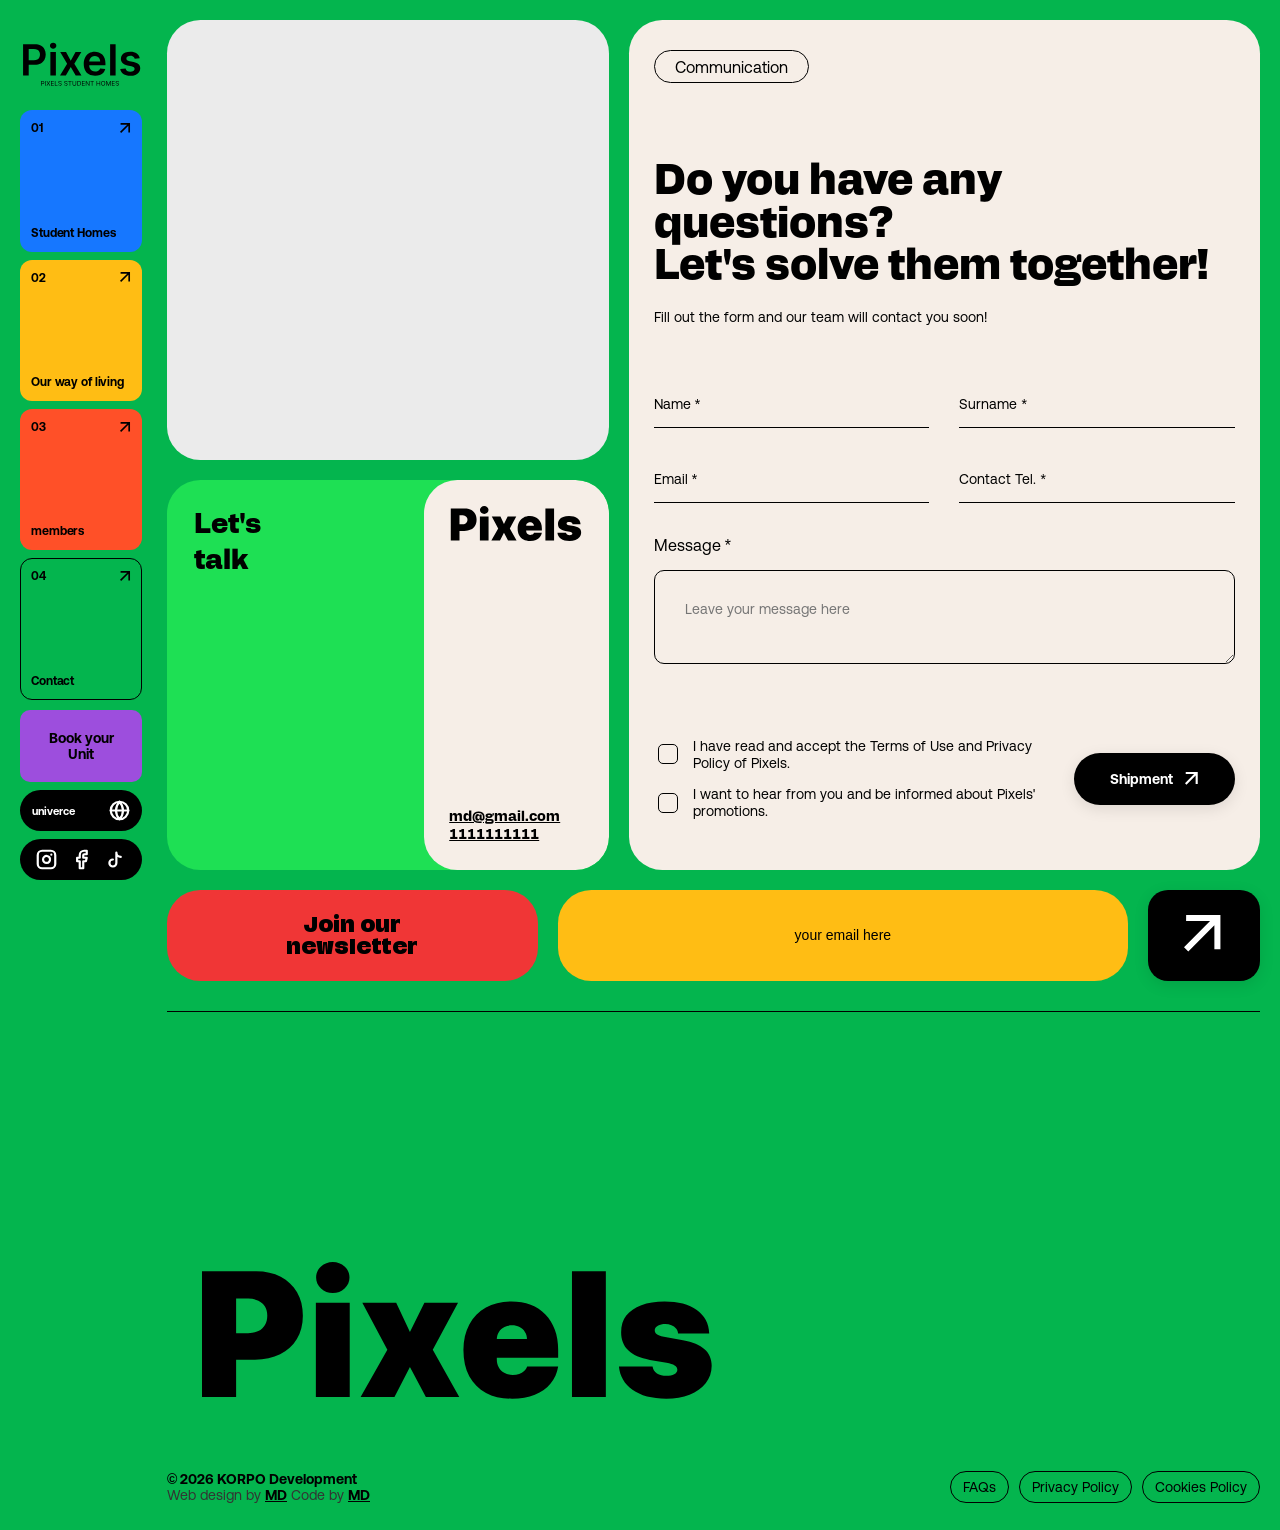
==== commit 1cc50ac6: "preloder update" ====
--- a/contact.html
+++ b/contact.html
@@ -376,8 +376,10 @@
                     </div>
                     <ul id="menu-footer-policies-el" class="footer_policies-menu no-list d-flex">
                         <li class="menu-item"><a href="faqs.html"><span class="policy-text">FAQs</span></a></li>
-                        <li class="menu-item"><a href="privacypolicy.html"><span class="policy-text">Privacy Policy</span></a></li>
-                        <li class="menu-item"><a href="cookiespolicy.html"><span class="policy-text">Cookies Policy</span></a></li>
+                        <li class="menu-item"><a href="privacypolicy.html"><span class="policy-text">Privacy
+                                    Policy</span></a></li>
+                        <li class="menu-item"><a href="cookiespolicy.html"><span class="policy-text">Cookies
+                                    Policy</span></a></li>
                     </ul>
                 </div>
             </div>
@@ -537,8 +539,7 @@
                         <h4 class="sidebar-sub-label">What tour type would you prefer?*</h4>
                         <div class="sidebar-radio-group">
                             <label class="sidebar-radio-label">
-                                <input type="radio" name="tour_type" value="remote" class="sidebar-radio-input"
-                                    checked>
+                                <input type="radio" name="tour_type" value="remote" class="sidebar-radio-input" checked>
                                 <span class="custom-radio-circle"></span>
                                 <span class="radio-text">Remote 🌐</span>
                             </label>
@@ -595,7 +596,8 @@
                             <label class="sidebar-checkbox-label">
                                 <input type="checkbox" name="gdpr_consent" class="sidebar-checkbox-input" required>
                                 <span class="custom-checkbox-box"></span>
-                                <span class="checkbox-text">I consent to the collection and processing of my personal data for the purpose of receiving information about Units.</span>
+                                <span class="checkbox-text">I consent to the collection and processing of my personal
+                                    data for the purpose of receiving information about Units.</span>
                             </label>
                         </div>
                     </div>
@@ -607,14 +609,16 @@
                             <label class="sidebar-checkbox-label">
                                 <input type="checkbox" name="newsletter_consent" class="sidebar-checkbox-input">
                                 <span class="custom-checkbox-box"></span>
-                                <span class="checkbox-text">I’d love to receive the latest news, updates, and announcements from Units.</span>
+                                <span class="checkbox-text">I’d love to receive the latest news, updates, and
+                                    announcements from Units.</span>
                             </label>
                         </div>
                     </div>
 
                     <!-- Submit Button -->
                     <div class="sidebar-btn-container">
-                        <button type="submit" class="cta-button js-color-button-fill cta-button-colour-black" data-color="#ff5c38">
+                        <button type="submit" class="cta-button js-color-button-fill cta-button-colour-black"
+                            data-color="#ff5c38">
                             <span>Submit</span>
                             <svg class="arrow-icon" width="14" height="14" viewBox="0 0 11 11" fill="none"
                                 xmlns="http://www.w3.org/2000/svg">
--- a/assets/css/style.css
+++ b/assets/css/style.css
@@ -9,20 +9,20 @@
     /* === BASE NEUTRALS === */
     --color-white: #ffffff;
     --color-black: #000000;
-    --color-cream: #f4e9e1;
+    --color-cream: #f6eee7;
 
     /* === BRAND COLORS === */
-    --color-orange: #ff5c38;
-    --color-yellow: #ffb200;
-    --color-red: #ea3737;
-    --color-purple: #ab54f7;
-    --color-purple-light: #c79dfc;
-    --color-purple-dark: #6c2fad;
-    --color-blue: #0072e3;
-    --color-blue-dark: #004e9b;
-    --color-blue-light: #16a6ff;
-    --color-green: #00a843;
-    --color-green-bright: #1be349;
+    --color-orange: #ff5028;
+    --color-yellow: #ffbd14;
+    --color-red: #f03636;
+    --color-purple: #9d4edd;
+    --color-purple-light: #cfa8ff;
+    --color-purple-dark: #641eb3;
+    --color-blue: #1677ff;
+    --color-blue-dark: #0a52b8;
+    --color-blue-light: #26b9ff;
+    --color-green: #04b54e;
+    --color-green-bright: #1ee054;
 
     /* === GRAYS === */
     --color-gray-100: #ebebeb;
@@ -465,8 +465,8 @@
 }
 
 .preloader .logo {
-    width: 695px;
-    height: 253px;
+    width: 598px;
+    height: 245px;
     max-width: 90vw;
     height: auto;
     overflow: visible;
@@ -893,7 +893,7 @@
     width: 100%;
     height: calc(100dvh - 50px);
     border-radius: 40px;
-    background-image: url("https://units.gr/wp-content/uploads/2026/05/Lounge-Area.jpg");
+    background-image: url("../images/home-page-banner-section.png");
     background-size: cover;
     background-position: center;
     overflow: hidden;
@@ -4609,4 +4609,5 @@
 .faqs-group-section .header-arrow {
     margin: 0 0 8px 0;
 }
+
 /* fsqs page main wrapper end */
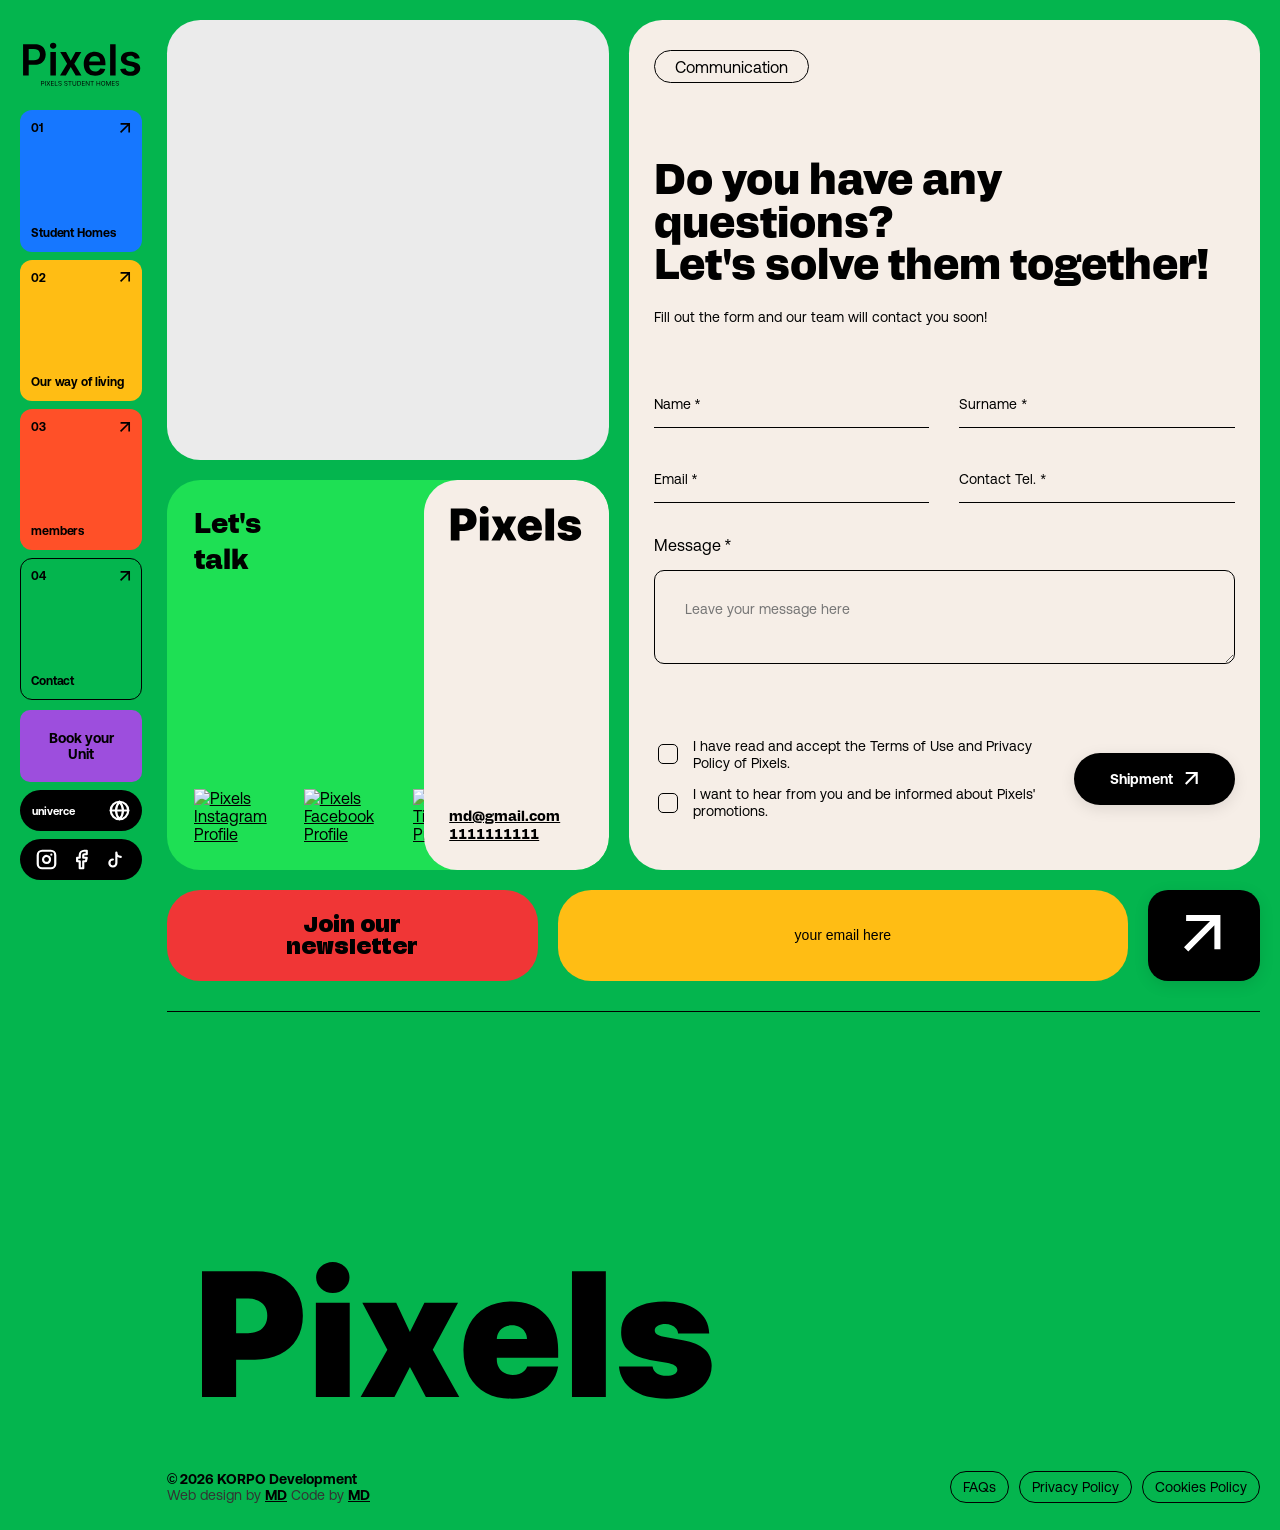
==== commit 37142c6c: "seo change 08-09-2026" ====
--- a/contact.html
+++ b/contact.html
@@ -4,7 +4,43 @@
 <head>
     <meta charset="UTF-8">
     <meta name="viewport" content="width=device-width, initial-scale=1.0">
-    <title>Home page</title>
+    <title>Contact Us - Pixels Student Living Residences</title>
+    <meta name="description" content="Get in touch with Pixels Student Living team. Schedule a tour, book your designer studio suite, or ask about our student housing campuses.">
+    <meta name="keywords" content="student housing, student residences, Athens student flats, Piraeus student apartments, student accommodation Greece, all-inclusive student living">
+    <meta name="author" content="Pixels Student Living">
+    <meta name="robots" content="index, follow">
+    <link rel="canonical" href="https://pixelsliving.com/contact.html">
+
+    <!-- Open Graph / Facebook -->
+    <meta property="og:type" content="website">
+    <meta property="og:url" content="https://pixelsliving.com/contact.html">
+    <meta property="og:title" content="Contact Us - Pixels Student Living Residences">
+    <meta property="og:description" content="Get in touch with Pixels Student Living team. Schedule a tour, book your designer studio suite, or ask about our student housing campuses.">
+    <meta property="og:image" content="assets/images/favicon.png">
+    <meta property="og:site_name" content="Pixels Student Living">
+
+    <!-- Twitter Card -->
+    <meta name="twitter:card" content="summary_large_image">
+    <meta name="twitter:title" content="Contact Us - Pixels Student Living Residences">
+    <meta name="twitter:description" content="Get in touch with Pixels Student Living team. Schedule a tour, book your designer studio suite, or ask about our student housing campuses.">
+    <meta name="twitter:image" content="assets/images/favicon.png">
+
+    <!-- Schema.org Structured Data -->
+    <script type="application/ld+json">
+    {
+      "@context": "https://schema.org",
+      "@type": "Residence",
+      "name": "Pixels Student Living",
+      "url": "https://pixelsliving.com",
+      "logo": "https://pixelsliving.com/assets/images/favicon.png",
+      "description": "Get in touch with Pixels Student Living team. Schedule a tour, book your designer studio suite, or ask about our student housing campuses.",
+      "address": {
+        "@type": "PostalAddress",
+        "addressLocality": "Athens",
+        "addressCountry": "GR"
+      }
+    }
+    </script>
     <link rel="icon" type="image/png" href="assets/images/favicon.png">
     <link rel="stylesheet" href="https://unpkg.com/leaflet@1.9.4/dist/leaflet.css" />
     <link rel="stylesheet" href="https://cdn.jsdelivr.net/npm/swiper@11/swiper-bundle.min.css" />
@@ -16,7 +52,7 @@
     <header>
         <div class="header-main-wraper">
             <div class="header-logo-wraper">
-                <a href="index.html" class="header-logo d-block">
+                <a href="index.html" class="header-logo d-block" title="Pixels - Home">
                     <svg width="200" height="100" viewBox="0 0 570 249" fill="none" xmlns="http://www.w3.org/2000/svg">
                         <path
                             d="M14.3466 194V48.5455H68.892C80.0663 48.5455 89.4413 50.6288 97.017 54.7955C104.64 58.9621 110.393 64.6913 114.276 71.983C118.205 79.2273 120.17 87.4659 120.17 96.6989C120.17 106.027 118.205 114.312 114.276 121.557C110.346 128.801 104.545 134.507 96.875 138.673C89.2045 142.793 79.7585 144.852 68.5369 144.852H32.3864V123.19H64.9858C71.5199 123.19 76.8703 122.054 81.0369 119.781C85.2036 117.509 88.2813 114.384 90.2699 110.406C92.3059 106.429 93.3239 101.86 93.3239 96.6989C93.3239 91.5379 92.3059 86.9924 90.2699 83.0625C88.2813 79.1326 85.1799 76.0786 80.9659 73.9006C76.7992 71.6752 71.4252 70.5625 64.8438 70.5625H40.696V194H14.3466ZM141.921 194V84.9091H167.631V194H141.921ZM154.847 69.4261C150.775 69.4261 147.272 68.0767 144.336 65.3778C141.4 62.6316 139.933 59.3409 139.933 55.5057C139.933 51.6231 141.4 48.3324 144.336 45.6335C147.272 42.8873 150.775 41.5142 154.847 41.5142C158.967 41.5142 162.47 42.8873 165.359 45.6335C168.294 48.3324 169.762 51.6231 169.762 55.5057C169.762 59.3409 168.294 62.6316 165.359 65.3778C162.47 68.0767 158.967 69.4261 154.847 69.4261ZM215.092 84.9091L237.109 125.179L259.482 84.9091H286.683L253.8 139.455L287.251 194H260.192L237.109 154.724L214.24 194H186.967L220.206 139.455L187.82 84.9091H215.092ZM350.763 196.131C339.826 196.131 330.38 193.858 322.425 189.312C314.518 184.72 308.434 178.233 304.173 169.852C299.911 161.424 297.781 151.505 297.781 140.094C297.781 128.872 299.911 119.024 304.173 110.548C308.481 102.026 314.495 95.3968 322.212 90.6619C329.93 85.8797 338.997 83.4886 349.414 83.4886C356.138 83.4886 362.482 84.5777 368.448 86.7557C374.461 88.8864 379.764 92.2008 384.357 96.6989C388.997 101.197 392.643 106.926 395.295 113.886C397.946 120.799 399.272 129.038 399.272 138.602V146.486H309.854V129.156H374.627C374.58 124.232 373.514 119.852 371.431 116.017C369.348 112.134 366.436 109.08 362.695 106.855C359.002 104.63 354.693 103.517 349.769 103.517C344.513 103.517 339.897 104.795 335.92 107.352C331.942 109.862 328.841 113.176 326.616 117.295C324.438 121.367 323.325 125.842 323.278 130.719V145.847C323.278 152.191 324.438 157.636 326.758 162.182C329.078 166.68 332.321 170.136 336.488 172.551C340.655 174.919 345.531 176.102 351.119 176.102C354.859 176.102 358.245 175.581 361.275 174.54C364.305 173.451 366.933 171.865 369.158 169.781C371.384 167.698 373.065 165.117 374.201 162.04L398.207 164.739C396.692 171.083 393.803 176.623 389.542 181.358C385.328 186.045 379.93 189.691 373.349 192.295C366.767 194.852 359.239 196.131 350.763 196.131ZM446.733 48.5455V194H421.023V48.5455H446.733ZM559.393 113.744L535.955 116.301C535.292 113.934 534.132 111.708 532.475 109.625C530.865 107.542 528.687 105.861 525.941 104.582C523.195 103.304 519.833 102.665 515.856 102.665C510.505 102.665 506.007 103.825 502.362 106.145C498.763 108.465 496.987 111.472 497.035 115.165C496.987 118.337 498.147 120.918 500.515 122.906C502.93 124.895 506.907 126.528 512.447 127.807L531.055 131.784C541.377 134.009 549.047 137.537 554.066 142.366C559.132 147.196 561.689 153.517 561.737 161.33C561.689 168.195 559.677 174.256 555.7 179.511C551.77 184.72 546.301 188.792 539.293 191.727C532.286 194.663 524.237 196.131 515.146 196.131C501.793 196.131 491.045 193.337 482.901 187.75C474.757 182.116 469.904 174.279 468.342 164.241L493.413 161.827C494.549 166.751 496.964 170.468 500.657 172.977C504.35 175.487 509.156 176.741 515.075 176.741C521.183 176.741 526.083 175.487 529.776 172.977C533.517 170.468 535.387 167.366 535.387 163.673C535.387 160.548 534.18 157.968 531.765 155.932C529.397 153.896 525.704 152.333 520.685 151.244L502.077 147.338C491.613 145.16 483.872 141.491 478.853 136.33C473.834 131.121 471.348 124.54 471.396 116.585C471.348 109.862 473.171 104.038 476.864 99.1136C480.605 94.142 485.79 90.3068 492.418 87.608C499.094 84.8617 506.789 83.4886 515.501 83.4886C528.285 83.4886 538.346 86.2112 545.685 91.6562C553.072 97.1013 557.641 104.464 559.393 113.744Z"
@@ -29,7 +65,7 @@
             </div>
             <ul class="header-main-menu no-list">
                 <li class="menu-item-has-children">
-                    <a href="#" class="card-blue">
+                    <a href="#" class="card-blue" title="Explore Student Homes">
                         <div class="header-num-arrow">
                             <span>01</span>
                             <svg width="11" height="11" viewBox="0 0 11 11" fill="none"
@@ -57,7 +93,7 @@
                             <span class="section-label">Athens</span>
                         </li>
                         <li class="submenu-card-item">
-                            <a href="nea_Politeia.html" class="sub-card">
+                            <a href="nea_Politeia.html" class="sub-card" title="Nea Politeia Student Residence - Athens">
                                 <div class="sub-card-top">
                                     <span class="index">01</span>
                                     <svg width="11" height="11" viewBox="0 0 11 11" fill="none"
@@ -74,7 +110,7 @@
                             <span class="section-label">Piraeus</span>
                         </li>
                         <li class="submenu-card-item">
-                            <a href="theatre.html" class="sub-card">
+                            <a href="theatre.html" class="sub-card" title="Units Theatro Student Residence - Piraeus">
                                 <div class="sub-card-top">
                                     <span class="index">02</span>
                                     <svg width="11" height="11" viewBox="0 0 11 11" fill="none"
@@ -91,7 +127,7 @@
                     <div class="blocker"></div>
                 </li>
                 <li>
-                    <a href="our_way_of_leving.html" class="card-yellow">
+                    <a href="our_way_of_leving.html" class="card-yellow" title="Our Way of Living - Pixels Community">
                         <div class="header-num-arrow">
                             <span>02</span>
                             <svg width="11" height="11" viewBox="0 0 11 11" fill="none"
@@ -105,7 +141,7 @@
                     </a>
                 </li>
                 <li>
-                    <a href="members.html" class="card-orange">
+                    <a href="members.html" class="card-orange" title="Pixels Members Union & Perks">
                         <div class="header-num-arrow">
                             <span>03</span>
                             <svg width="11" height="11" viewBox="0 0 11 11" fill="none"
@@ -119,7 +155,7 @@
                     </a>
                 </li>
                 <li>
-                    <a href="contact.html" class="card-green active">
+                    <a href="contact.html" class="card-green active" title="Contact Pixels Student Living">
                         <div class="header-num-arrow">
                             <span>04</span>
                             <svg width="11" height="11" viewBox="0 0 11 11" fill="none"
@@ -137,7 +173,7 @@
             <div class="header-footer-actions">
                 <a href="javascript:void(0)" class="card-purple card-book js-color-button-fill" id="headerBookBtn"
                     onclick="if(window.openCustomSidebar){window.openCustomSidebar(event);}" data-color="#a85eff"
-                    role="button" aria-label="Book your Unit">
+                    role="button" aria-label="Book your Unit" title="Book your Student Residence Unit">
                     <div class="book-text">Book your Unit</div>
                     <svg class="shape-overlays" viewBox="0 0 100 100" preserveAspectRatio="none">
                         <path class="shape-overlays__path _1" fill="#FFB200"
@@ -148,7 +184,7 @@
                             d="M 0 0 C 25 0 25 0 50 0 75 0 75 0 100 0 V 0 H 0"></path>
                     </svg>
                 </a>
-                <a href="#" class="lang-selector">
+                <a href="#" class="lang-selector" title="Univerce">
                     <span>univerce</span>
                     <svg class="globe-icon" width="14" height="14" viewBox="0 0 24 24" fill="none" stroke="currentColor"
                         stroke-width="2.5" stroke-linecap="round" stroke-linejoin="round">
@@ -160,7 +196,7 @@
                     </svg>
                 </a>
                 <div class="social-capsule">
-                    <a href="#" aria-label="Instagram">
+                    <a href="#" aria-label="Instagram" title="Pixels Student Living Link">
                         <svg width="14" height="14" viewBox="0 0 24 24" fill="none" stroke="currentColor"
                             stroke-width="2.5" stroke-linecap="round" stroke-linejoin="round">
                             <rect x="2" y="2" width="20" height="20" rx="5" ry="5"></rect>
@@ -168,13 +204,13 @@
                             <line x1="17.5" y1="6.5" x2="17.51" y2="6.5"></line>
                         </svg>
                     </a>
-                    <a href="#" aria-label="Facebook">
+                    <a href="#" aria-label="Facebook" title="Pixels Student Living Link">
                         <svg width="14" height="14" viewBox="0 0 24 24" fill="none" stroke="currentColor"
                             stroke-width="2.5" stroke-linecap="round" stroke-linejoin="round">
                             <path d="M18 2h-3a5 5 0 0 0-5 5v3H7v4h3v8h4v-8h3l1-4h-4V7a1 1 0 0 1 1-1h3z"></path>
                         </svg>
                     </a>
-                    <a href="#" aria-label="TikTok">
+                    <a href="#" aria-label="TikTok" title="Pixels Student Living Link">
                         <svg width="14" height="14" viewBox="0 0 24 24" fill="none" stroke="currentColor"
                             stroke-width="2.5" stroke-linecap="round" stroke-linejoin="round">
                             <path d="M9 12a4 4 0 1 0 4 4V4a5 5 0 0 0 5 5"></path>
@@ -194,22 +230,19 @@
         <section class="contact-map-section">
             <div class="contact-map" id="map"></div>
             <div class="contact-info">
-                <span class="contact-info-heading">
-                    <p>Let's </p>
-                    <p>talk</p>
-                </span>
+                <h1 class="contact-info-heading"><p>Let's </p><p>talk</p></h1>
                 <div class="contact-info-socialmedia">
-                    <a href="">
-                        <img src="https://units.gr/wp-content/uploads/2026/01/insta-1.svg" alt="">
-                    </a>
-                    <a href="">
-                        <img src="https://units.gr/wp-content/uploads/2026/01/fb.svg" alt="">
-                    </a>
-                    <a href="">
-                        <img src="https://units.gr/wp-content/uploads/2026/01/tiktok-1.svg" alt="">
-                    </a>
-                    <a href="">
-                        <img src="https://units.gr/wp-content/uploads/2026/01/linkd.svg" alt="">
+                    <a href="" title="Pixels Student Living Link">
+                        <img src="https://units.gr/wp-content/uploads/2026/01/insta-1.svg" alt="Pixels Instagram Profile" title="Pixels on Instagram" decoding="async">
+                    </a>
+                    <a href="" title="Pixels Student Living Link">
+                        <img src="https://units.gr/wp-content/uploads/2026/01/fb.svg" alt="Pixels Facebook Profile" title="Pixels on Facebook" decoding="async">
+                    </a>
+                    <a href="" title="Pixels Student Living Link">
+                        <img src="https://units.gr/wp-content/uploads/2026/01/tiktok-1.svg" alt="Pixels TikTok Profile" title="Pixels on TikTok" decoding="async">
+                    </a>
+                    <a href="" title="Pixels Student Living Link">
+                        <img src="https://units.gr/wp-content/uploads/2026/01/linkd.svg" alt="Pixels LinkedIn Profile" title="Pixels on LinkedIn" decoding="async">
                     </a>
                 </div>
                 <address class="contact-info-address">
@@ -233,9 +266,9 @@
                     </svg>
                     <p class="contact-email-call">
                         <span>
-                            <a href="">md@gmail.com</a>
+                            <a href="" title="Code by MD">md@gmail.com</a>
                             <br>
-                            <a href="">1111111111</a>
+                            <a href="" title="1111111111">1111111111</a>
                         </span>
                     </p>
                 </address>
@@ -346,7 +379,7 @@
             <div class="footer-bottom-wrapper">
                 <div class="footer-bottom-wrapper-top-wrapper">
                     <div id="grid" class="grid" aria-label="Box grid"></div>
-                    <a class="logo" href="#" aria-label="brand footer logo">
+                    <a class="logo" href="#" aria-label="brand footer logo" title="Pixels Student Living Brand Home">
                         <svg width="738" height="198" viewBox="0 0 738 198" fill="none"
                             xmlns="http://www.w3.org/2000/svg">
                             <path
@@ -371,14 +404,14 @@
                 <div class="footer-bottom-wrapper-bottom-wrap d-flex justify-content-between align-items-start">
                     <div class="footer-credits">
                         <span class="d-block footer-copyright">© 2026 KORPO Development</span>
-                        <span class="d-block footer-designer mt-10">Web design by <a href="#" target="_blank">MD</a>
-                            Code by <a href="#" target="_blank">MD</a></span>
+                        <span class="d-block footer-designer mt-10">Web design by <a href="#" target="_blank" title="Code by MD" rel="noopener noreferrer">MD</a>
+                            Code by <a href="#" target="_blank" title="Code by MD" rel="noopener noreferrer">MD</a></span>
                     </div>
                     <ul id="menu-footer-policies-el" class="footer_policies-menu no-list d-flex">
-                        <li class="menu-item"><a href="faqs.html"><span class="policy-text">FAQs</span></a></li>
-                        <li class="menu-item"><a href="privacypolicy.html"><span class="policy-text">Privacy
+                        <li class="menu-item"><a href="faqs.html" title="Frequently Asked Questions (FAQs)"><span class="policy-text">FAQs</span></a></li>
+                        <li class="menu-item"><a href="privacypolicy.html" title="Privacy Policy"><span class="policy-text">Privacy
                                     Policy</span></a></li>
-                        <li class="menu-item"><a href="cookiespolicy.html"><span class="policy-text">Cookies
+                        <li class="menu-item"><a href="cookiespolicy.html" title="Cookies Policy"><span class="policy-text">Cookies
                                     Policy</span></a></li>
                     </ul>
                 </div>
--- a/assets/css/style.css
+++ b/assets/css/style.css
@@ -2240,7 +2240,15 @@
     margin: 0;
     padding: 0;
     min-width: 0;
-
+}
+
+.nea_booking-tab-content {
+    display: none;
+    width: 100%;
+}
+
+.nea_booking-tab-content.active {
+    display: block;
 }
 
 .nea_booking_filter-first {
@@ -2486,10 +2494,24 @@
     gap: 15px;
 }
 
-.nea_booking-pane-wrap .nea_booking-amenities img {
+.nea_booking-pane-wrap .nea_booking-amenities img,
+.nea_booking-pane-wrap .nea_booking-amenities svg,
+.nea_booking-pane-wrap .nea_booking-amenities i {
     width: 45px;
     height: 45px;
+    min-width: 45px;
+    font-size: 32px;
+    color: var(--color-purple);
+    display: inline-flex;
+    align-items: center;
+    justify-content: center;
+    flex-shrink: 0;
     object-fit: contain;
+    line-height: 1;
+}
+
+.nea_booking-pane-wrap .nea_booking-amenities svg {
+    fill: currentColor;
 }
 
 .nea_booking-pane-wrap .nea_booking-amenities .nea_booking-amenities-title {
--- a/assets/css/responsive.css
+++ b/assets/css/responsive.css
@@ -397,6 +397,8 @@
         border-radius: 30px;
         margin-top: 10px;
         padding: 20px 15px;
+        width: 100%;
+        box-sizing: border-box;
     }
 
     .nea_booking-wrapper {
@@ -404,14 +406,18 @@
         flex-direction: column;
         width: 100%;
         gap: 0;
+        box-sizing: border-box;
     }
 
     .nea_booking-wrapper-button {
         position: static;
         width: 100%;
+        min-width: 0;
+        max-width: 100%;
         display: flex;
         flex-direction: column;
         gap: 12px;
+        box-sizing: border-box;
     }
 
     .nea_booking-filter-button {
@@ -440,18 +446,90 @@
 
     .nea_booking-tab-content {
         width: 100%;
+        min-width: 0;
+        max-width: 100%;
         margin: 10px 0 15px 0;
         padding: 0;
         list-style: none;
+        box-sizing: border-box;
     }
 
     .nea_booking_filter-main {
         margin: 0;
         padding: 0;
+        width: 100%;
+        min-width: 0;
+    }
+
+    .slider-card {
+        width: 100%;
+        min-width: 0;
+        max-width: 100%;
+        flex-direction: column;
+        gap: 15px;
+        border-radius: 20px;
+        box-sizing: border-box;
+    }
+
+    .js-slides-container,
+    .slides-container {
+        width: 100%;
+        min-width: 0;
+        max-width: 100%;
+    }
+
+    .slide {
+        height: clamp(240px, 50vw, 380px);
+        border-radius: 20px;
+        width: 100%;
+    }
+
+    .slide img {
+        width: 100%;
+        height: 100%;
+        object-fit: cover;
+    }
+
+    .slide-badge {
+        top: 14px;
+        right: 14px;
+        padding: 6px 14px;
+        font-size: 12px;
+    }
+
+    .nav-controls {
+        position: static;
+        transform: none;
+        flex-direction: row-reverse;
+        width: auto;
+        align-self: center;
+        border-radius: 30px;
+        padding: 6px 14px;
+        gap: 12px;
+        margin-top: 10px;
+        background-color: var(--color-blue-dark);
+    }
+
+    .nav-divider {
+        width: 1px;
+        height: 16px;
+        margin: 0;
+        background-color: var(--color-white-20);
+    }
+
+    .nav-btn {
+        width: 32px;
+        height: 32px;
+    }
+
+    .nea_booking-pane-wrap {
+        margin-top: 30px;
+        width: 100%;
     }
 
     .nea_booking-pane-wrap .nea_booking-info-wrap {
         grid-template-columns: 1fr;
+        gap: 20px;
     }
 
     .nea_booking-pane-wrap .nea_booking-check-icon svg {
@@ -462,6 +540,13 @@
     .nea_booking-pane-wrap .nea_booking-check-icon {
         right: -5px;
         top: -10px;
+    }
+
+    .nea_booking-pane-wrap .nea_booking-amenities {
+        grid-template-columns: repeat(2, 1fr);
+        gap: 15px;
+        margin-top: 25px;
+        padding-bottom: 25px;
     }
 
     /* nea booking end */
@@ -985,43 +1070,7 @@
 
 /* community spaces section end */
 
-/* booking slider section start */
-
-@media (max-width: 1023px) {
-    .slider-card {
-        flex-direction: column;
-    }
-
-    .js-slides-container,
-    .slides-container {
-        width: 100%;
-        min-width: 0;
-    }
-
-    .nav-controls {
-        position: static;
-        transform: none;
-        flex-direction: row-reverse;
-        width: auto;
-        align-self: center;
-        border-radius: 30px;
-        padding: 6px 14px;
-        gap: 12px;
-    }
-
-    .nav-divider {
-        width: 1px;
-        height: 16px;
-        margin: 0;
-    }
-
-    .nav-btn {
-        width: 32px;
-        height: 32px;
-    }
-}
-
-/* booking slider section end */
+
 
 /* faqs responsive start */
 @media (max-width: 1023px) {
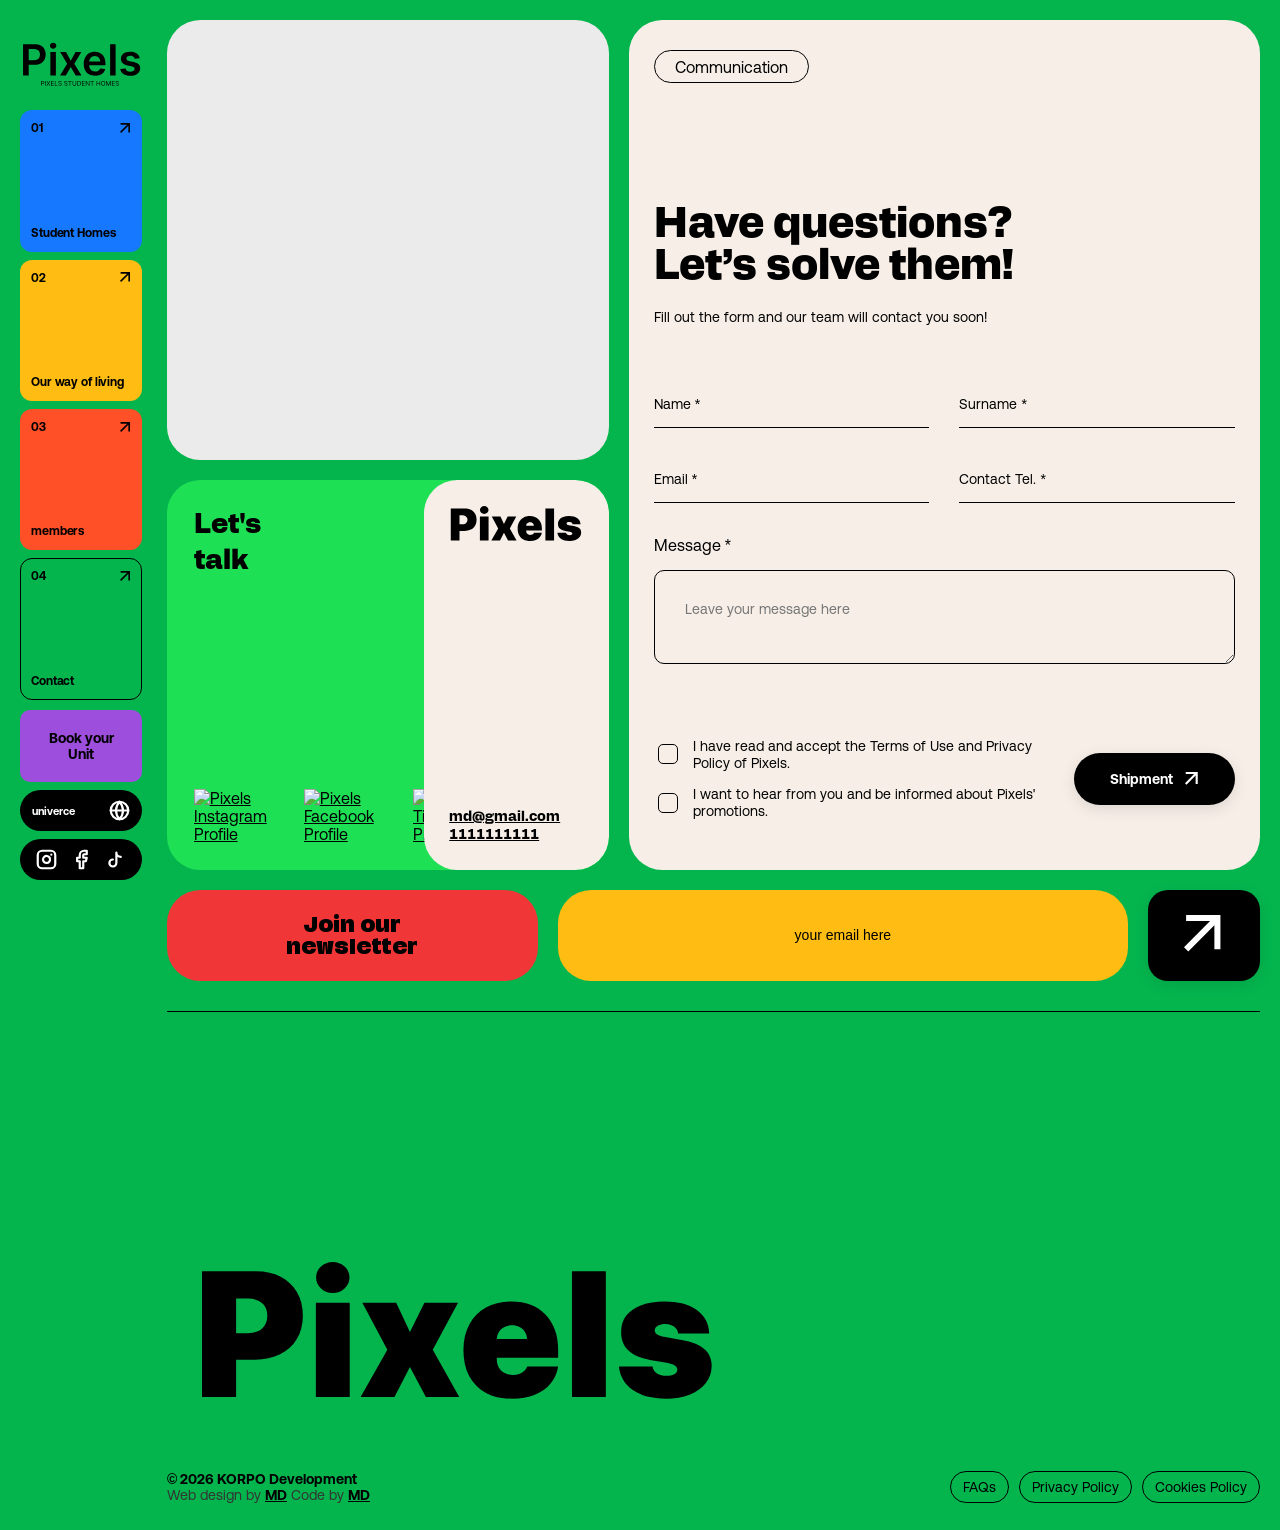
==== commit d8c7b795: "assats update nea page  and theater page" ====
--- a/contact.html
+++ b/contact.html
@@ -5,42 +5,6 @@
     <meta charset="UTF-8">
     <meta name="viewport" content="width=device-width, initial-scale=1.0">
     <title>Contact Us - Pixels Student Living Residences</title>
-    <meta name="description" content="Get in touch with Pixels Student Living team. Schedule a tour, book your designer studio suite, or ask about our student housing campuses.">
-    <meta name="keywords" content="student housing, student residences, Athens student flats, Piraeus student apartments, student accommodation Greece, all-inclusive student living">
-    <meta name="author" content="Pixels Student Living">
-    <meta name="robots" content="index, follow">
-    <link rel="canonical" href="https://pixelsliving.com/contact.html">
-
-    <!-- Open Graph / Facebook -->
-    <meta property="og:type" content="website">
-    <meta property="og:url" content="https://pixelsliving.com/contact.html">
-    <meta property="og:title" content="Contact Us - Pixels Student Living Residences">
-    <meta property="og:description" content="Get in touch with Pixels Student Living team. Schedule a tour, book your designer studio suite, or ask about our student housing campuses.">
-    <meta property="og:image" content="assets/images/favicon.png">
-    <meta property="og:site_name" content="Pixels Student Living">
-
-    <!-- Twitter Card -->
-    <meta name="twitter:card" content="summary_large_image">
-    <meta name="twitter:title" content="Contact Us - Pixels Student Living Residences">
-    <meta name="twitter:description" content="Get in touch with Pixels Student Living team. Schedule a tour, book your designer studio suite, or ask about our student housing campuses.">
-    <meta name="twitter:image" content="assets/images/favicon.png">
-
-    <!-- Schema.org Structured Data -->
-    <script type="application/ld+json">
-    {
-      "@context": "https://schema.org",
-      "@type": "Residence",
-      "name": "Pixels Student Living",
-      "url": "https://pixelsliving.com",
-      "logo": "https://pixelsliving.com/assets/images/favicon.png",
-      "description": "Get in touch with Pixels Student Living team. Schedule a tour, book your designer studio suite, or ask about our student housing campuses.",
-      "address": {
-        "@type": "PostalAddress",
-        "addressLocality": "Athens",
-        "addressCountry": "GR"
-      }
-    }
-    </script>
     <link rel="icon" type="image/png" href="assets/images/favicon.png">
     <link rel="stylesheet" href="https://unpkg.com/leaflet@1.9.4/dist/leaflet.css" />
     <link rel="stylesheet" href="https://cdn.jsdelivr.net/npm/swiper@11/swiper-bundle.min.css" />
@@ -110,7 +74,7 @@
                             <span class="section-label">Piraeus</span>
                         </li>
                         <li class="submenu-card-item">
-                            <a href="theatre.html" class="sub-card" title="Units Theatro Student Residence - Piraeus">
+                            <a href="theatre.html" class="sub-card" title="Pixals Theatro Student Residence - Piraeus">
                                 <div class="sub-card-top">
                                     <span class="index">02</span>
                                     <svg width="11" height="11" viewBox="0 0 11 11" fill="none"
@@ -120,7 +84,7 @@
                                             fill="black" />
                                     </svg>
                                 </div>
-                                <span class="sub-card-title">Units Theatro</span>
+                                <span class="sub-card-title">Pixals Theatro</span>
                             </a>
                         </li>
                     </ul>
@@ -279,8 +243,8 @@
                     <span class="side-top-heading">Communication</span>
                 </div>
                 <div class="contact-form-heading">
-                    <p>Do you have any questions? </p>
-                    <p>Let's solve them together!</p>
+                    <p>Have questions? </p>
+                    <p>Let’s solve them!</p>
                 </div>
                 <div class="contact-form-subheading">
                     <p>Fill out the form and our team will contact you soon!</p>
@@ -494,7 +458,7 @@
                             <select name="building" class="sidebar-underline-select" required>
                                 <option value="" disabled selected>Which building are you interested in?</option>
                                 <option value="nea_politeia">Nea Politeia - Athens</option>
-                                <option value="thessaloniki">Units Campus - Thessaloniki</option>
+                                <option value="thessaloniki">Pixals Campus - Thessaloniki</option>
                                 <option value="patras">City Center - Patras</option>
                             </select>
                             <span class="select-dropdown-arrow">
@@ -606,7 +570,7 @@
 
                         <div class="sidebar-underline-field">
                             <select name="referral" class="sidebar-underline-select">
-                                <option value="" disabled selected>How did you hear about Units?</option>
+                                <option value="" disabled selected>How did you hear about Pixals?</option>
                                 <option value="social">Social Media (Instagram, TikTok, FB)</option>
                                 <option value="google">Google Search</option>
                                 <option value="friend">Friend or Family</option>
@@ -630,7 +594,7 @@
                                 <input type="checkbox" name="gdpr_consent" class="sidebar-checkbox-input" required>
                                 <span class="custom-checkbox-box"></span>
                                 <span class="checkbox-text">I consent to the collection and processing of my personal
-                                    data for the purpose of receiving information about Units.</span>
+                                    data for the purpose of receiving information about Pixals.</span>
                             </label>
                         </div>
                     </div>
@@ -643,7 +607,7 @@
                                 <input type="checkbox" name="newsletter_consent" class="sidebar-checkbox-input">
                                 <span class="custom-checkbox-box"></span>
                                 <span class="checkbox-text">I’d love to receive the latest news, updates, and
-                                    announcements from Units.</span>
+                                    announcements from Pixals.</span>
                             </label>
                         </div>
                     </div>
--- a/assets/css/style.css
+++ b/assets/css/style.css
@@ -447,6 +447,10 @@
     margin-bottom: 30px;
 }
 
+::selection {
+    background: #000;
+    color: #fff;
+}
 /* <=== common css end ===> */
 
 
@@ -1106,6 +1110,12 @@
     font-style: normal;
     font-weight: 400;
     line-height: 120%;
+}
+
+.threed-interactive-left-bottom-list-items i{
+    height: 30px;
+    width: 30px;
+    font-size: 26px;
 }
 
 .threed-interactive-right {
@@ -1228,7 +1238,7 @@
 }
 
 .our-services-card-title h2 {
-    font-family: "Aeonik Pro", arial;
+    font-family: var(--font-alfabet);
     font-size: clamp(22px, 1.771vw, 1.771vw);
     font-style: normal;
     font-weight: 850;
@@ -1237,7 +1247,7 @@
 }
 
 .our-services-card-contain p {
-    font-family: Aeonik Pro, arial;
+    font-family: var(--font-aeonik);
     font-size: clamp(14px, 1.042vw, 1.042vw);
     font-style: normal;
     font-weight: 400;
@@ -3404,8 +3414,8 @@
 
 .contact-checkbox-row input[type="checkbox"]:checked::before {
     content: "";
-    width: clamp(12px, 0.677vw, 0.677vw);
-    height: clamp(12px, 0.677vw, 0.677vw);
+    width: 70%;
+    height: 70%;
     background-color: var(--color-black);
     border-radius: clamp(2.5px, 0.17vw, 0.17vw);
     display: block;
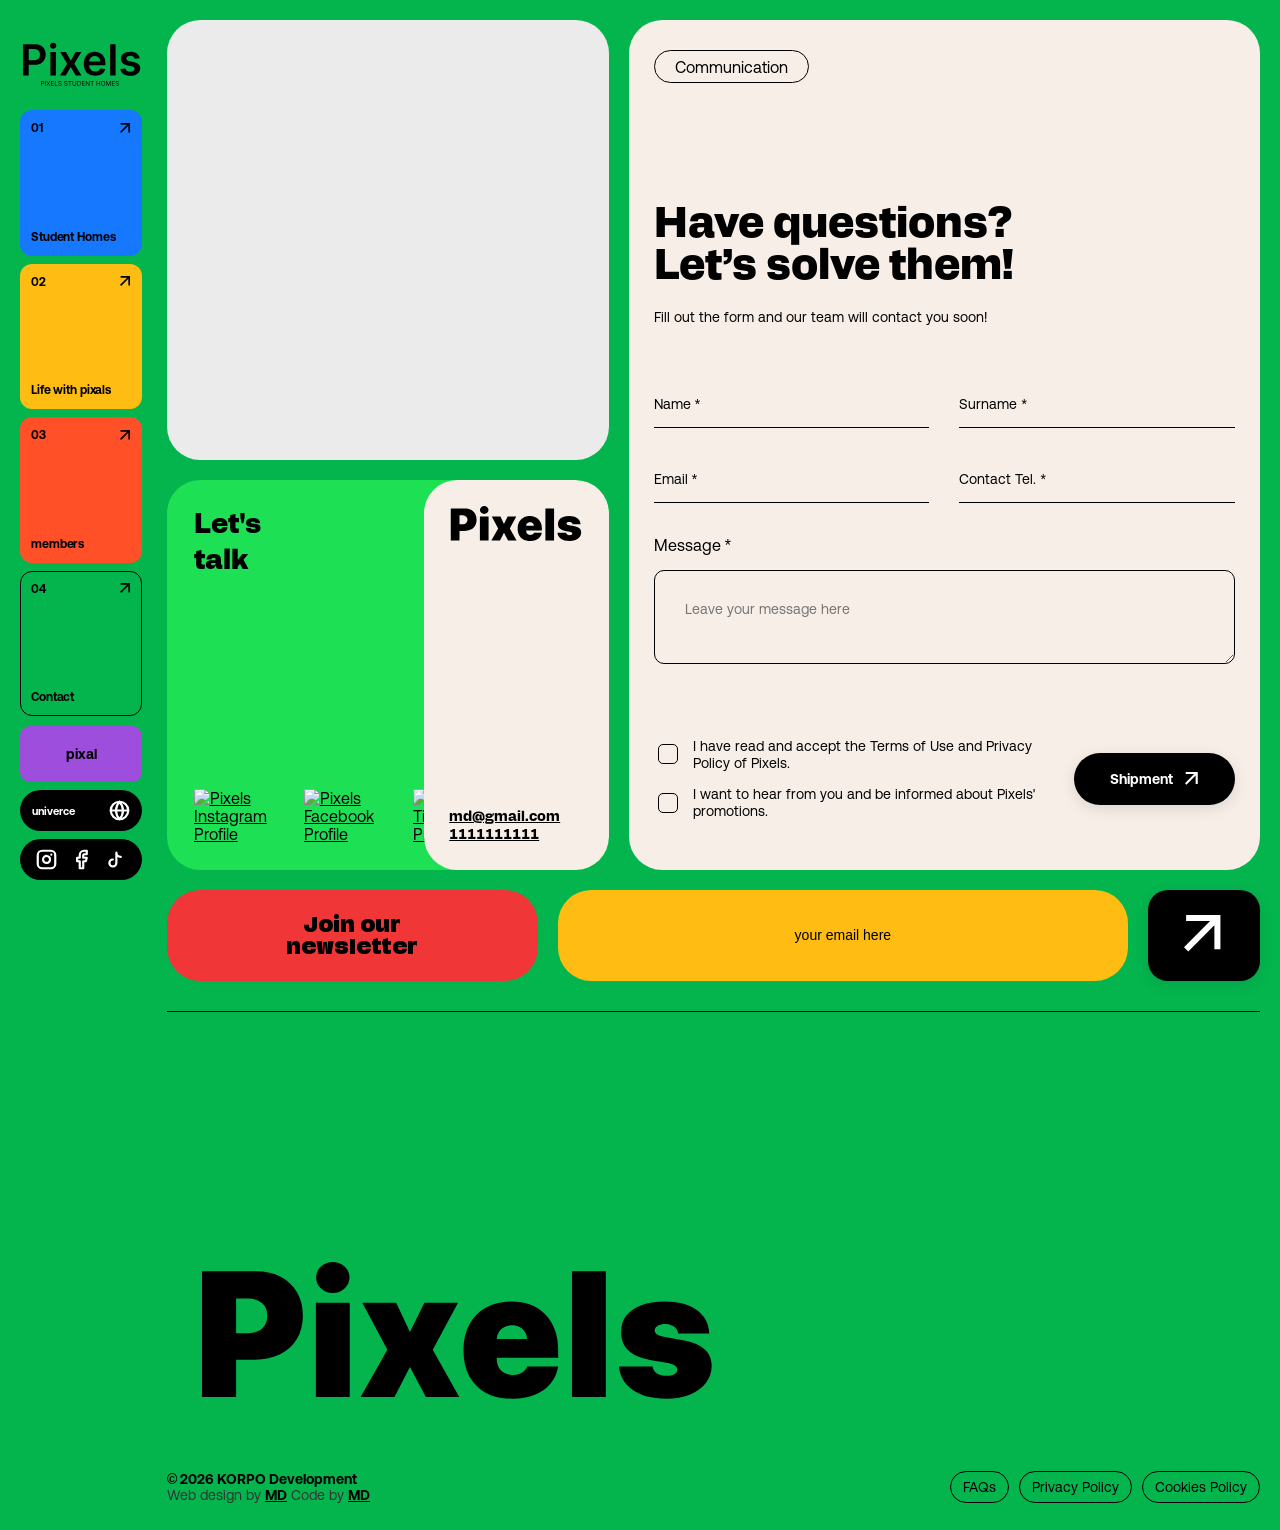
==== commit ccfc038e: "page name and model effect change" ====
--- a/contact.html
+++ b/contact.html
@@ -91,7 +91,7 @@
                     <div class="blocker"></div>
                 </li>
                 <li>
-                    <a href="our_way_of_leving.html" class="card-yellow" title="Our Way of Living - Pixels Community">
+                    <a href="life_with_pixals.html" class="card-yellow" title="Life with pixals">
                         <div class="header-num-arrow">
                             <span>02</span>
                             <svg width="11" height="11" viewBox="0 0 11 11" fill="none"
@@ -101,7 +101,7 @@
                                     fill="black"></path>
                             </svg>
                         </div>
-                        <div class="header-content">Our way of living</div>
+                        <div class="header-content">Life with pixals</div>
                     </a>
                 </li>
                 <li>
@@ -137,8 +137,8 @@
             <div class="header-footer-actions">
                 <a href="javascript:void(0)" class="card-purple card-book js-color-button-fill" id="headerBookBtn"
                     onclick="if(window.openCustomSidebar){window.openCustomSidebar(event);}" data-color="#a85eff"
-                    role="button" aria-label="Book your Unit" title="Book your Student Residence Unit">
-                    <div class="book-text">Book your Unit</div>
+                    role="button" aria-label="pixal" title="pixal">
+                    <div class="book-text">pixal</div>
                     <svg class="shape-overlays" viewBox="0 0 100 100" preserveAspectRatio="none">
                         <path class="shape-overlays__path _1" fill="#FFB200"
                             d="M 0 0 C 25 0 25 0 50 0 75 0 75 0 100 0 V 0 H 0"></path>
--- a/assets/css/style.css
+++ b/assets/css/style.css
@@ -451,6 +451,9 @@
     background: #000;
     color: #fff;
 }
+html, body {
+    overflow-anchor: none;
+}
 /* <=== common css end ===> */
 
 
@@ -3172,6 +3175,8 @@
     border-radius: clamp(30px, 2.604vw, 2.604vw) !important;
     min-height: 310px;
     padding: 2.083vw;
+    overflow: hidden !important;
+    position: relative;
 }
 
 .contact-info {
@@ -3566,6 +3571,9 @@
     }
 }
 
+body.our-way-of-leving .footer-input-wrapper input {
+    border: 1px solid var(--color-black) !important;
+}
 /* our-way-of-leving page body end */
 
 
@@ -3573,7 +3581,7 @@
 .our-services.our-way-services .our-services-card {
     background: var(--color-yellow);
     border: 1px solid var(--color-black);
-    padding: 40px;
+    padding: clamp(20px, 3.646vw, 3.646vw) clamp(20px, 2.083vw, 2.083vw) clamp(20px, 3.125vw, 3.125vw);
 }
 
 /* our-way-of-leving services page end */
@@ -4238,6 +4246,16 @@
     text-align: center;
 }
 
+.custom-sidebar,
+.custom-sidebar-panel,
+.custom-sidebar-white-card {
+    overscroll-behavior: contain;
+}
+
+body:has(#customSidebar.open) {
+    overflow: hidden !important;
+}
+
 .custom-sidebar-white-card {
     background: var(--color-white);
     border-radius: 36px 36px 0 0;
